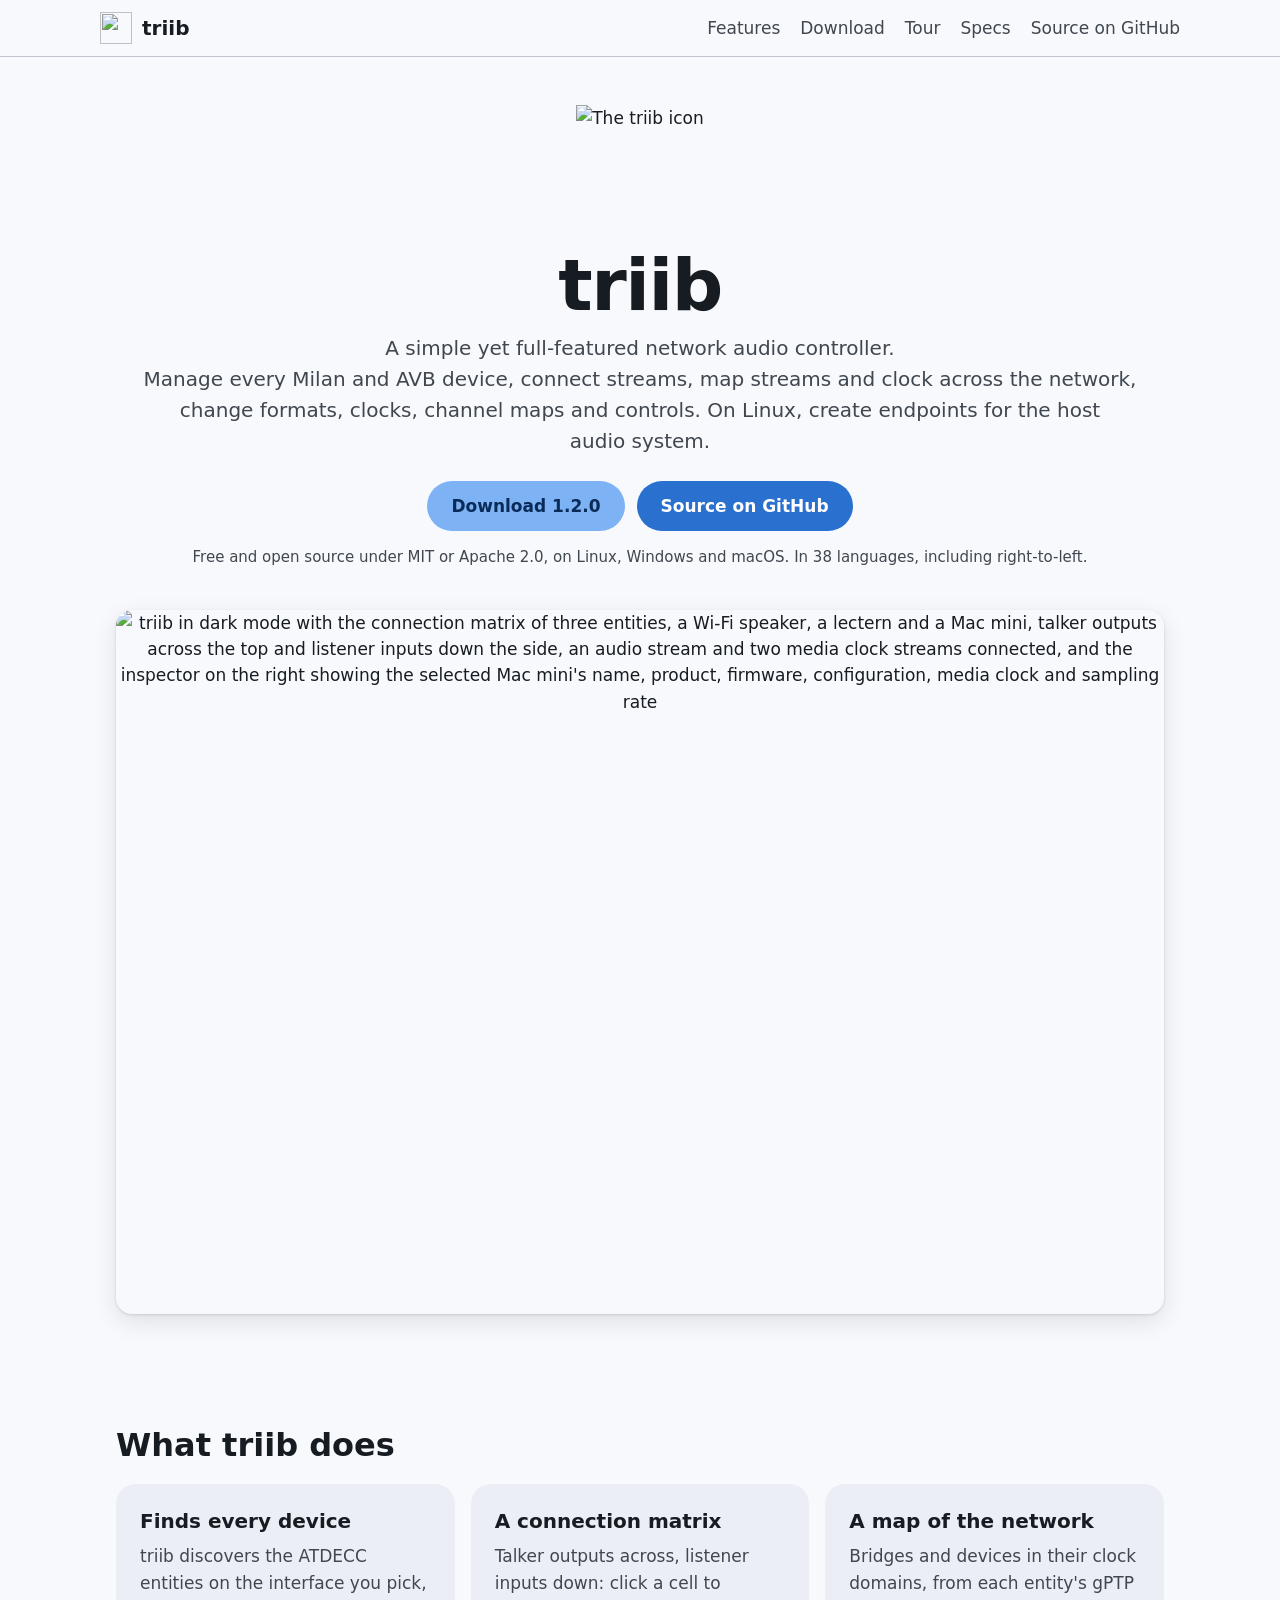
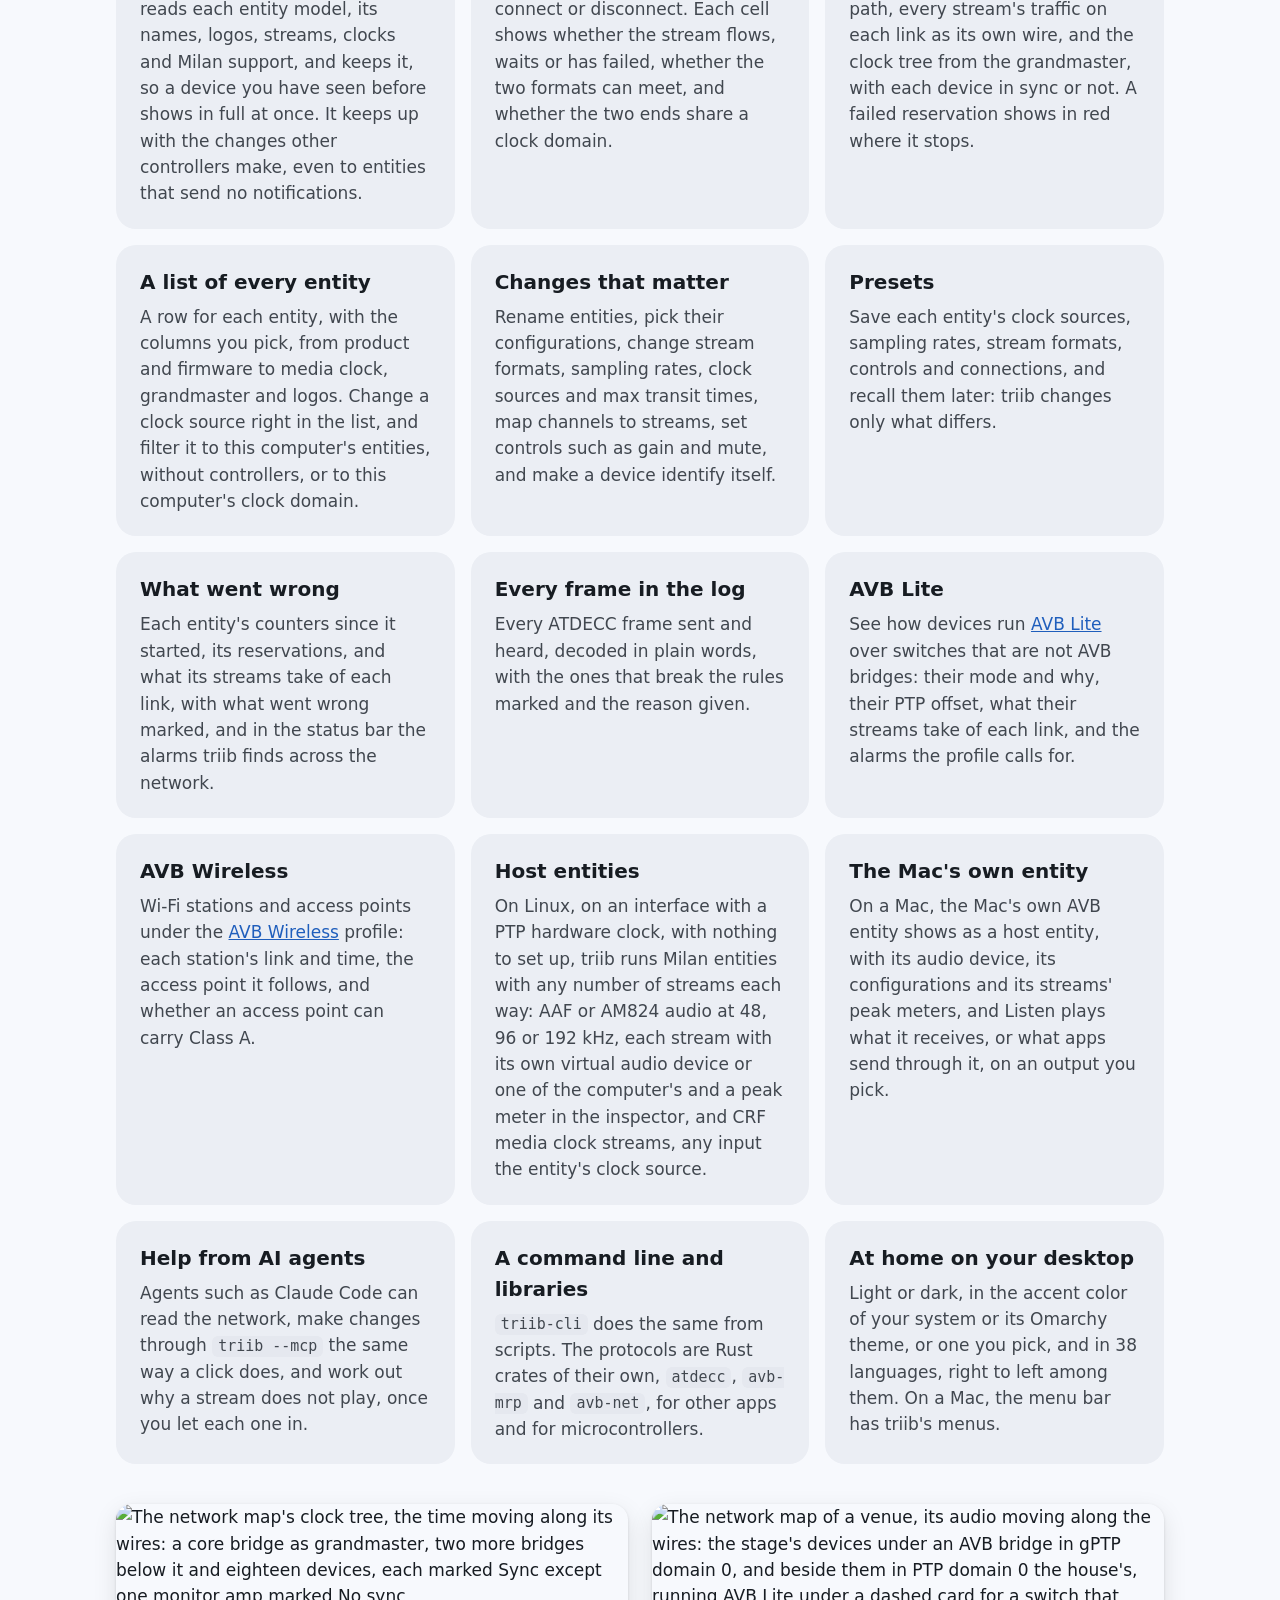
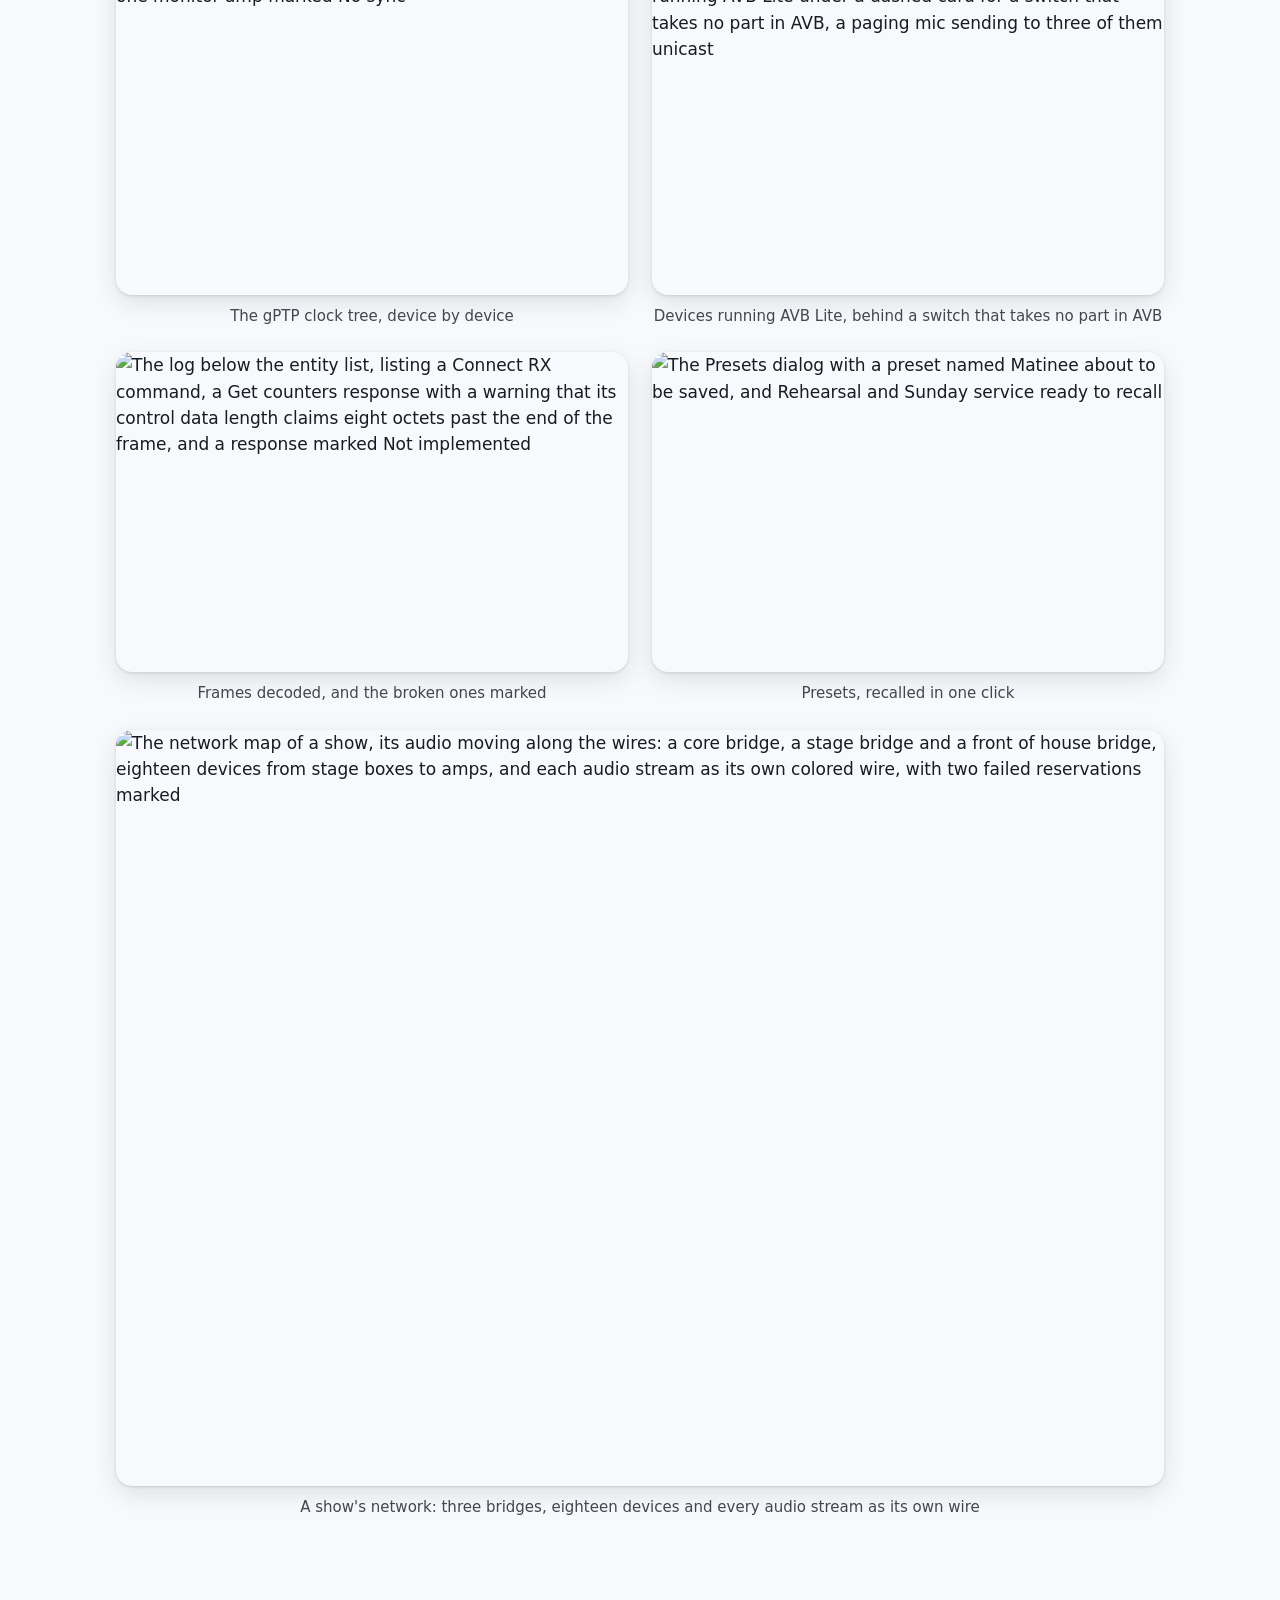
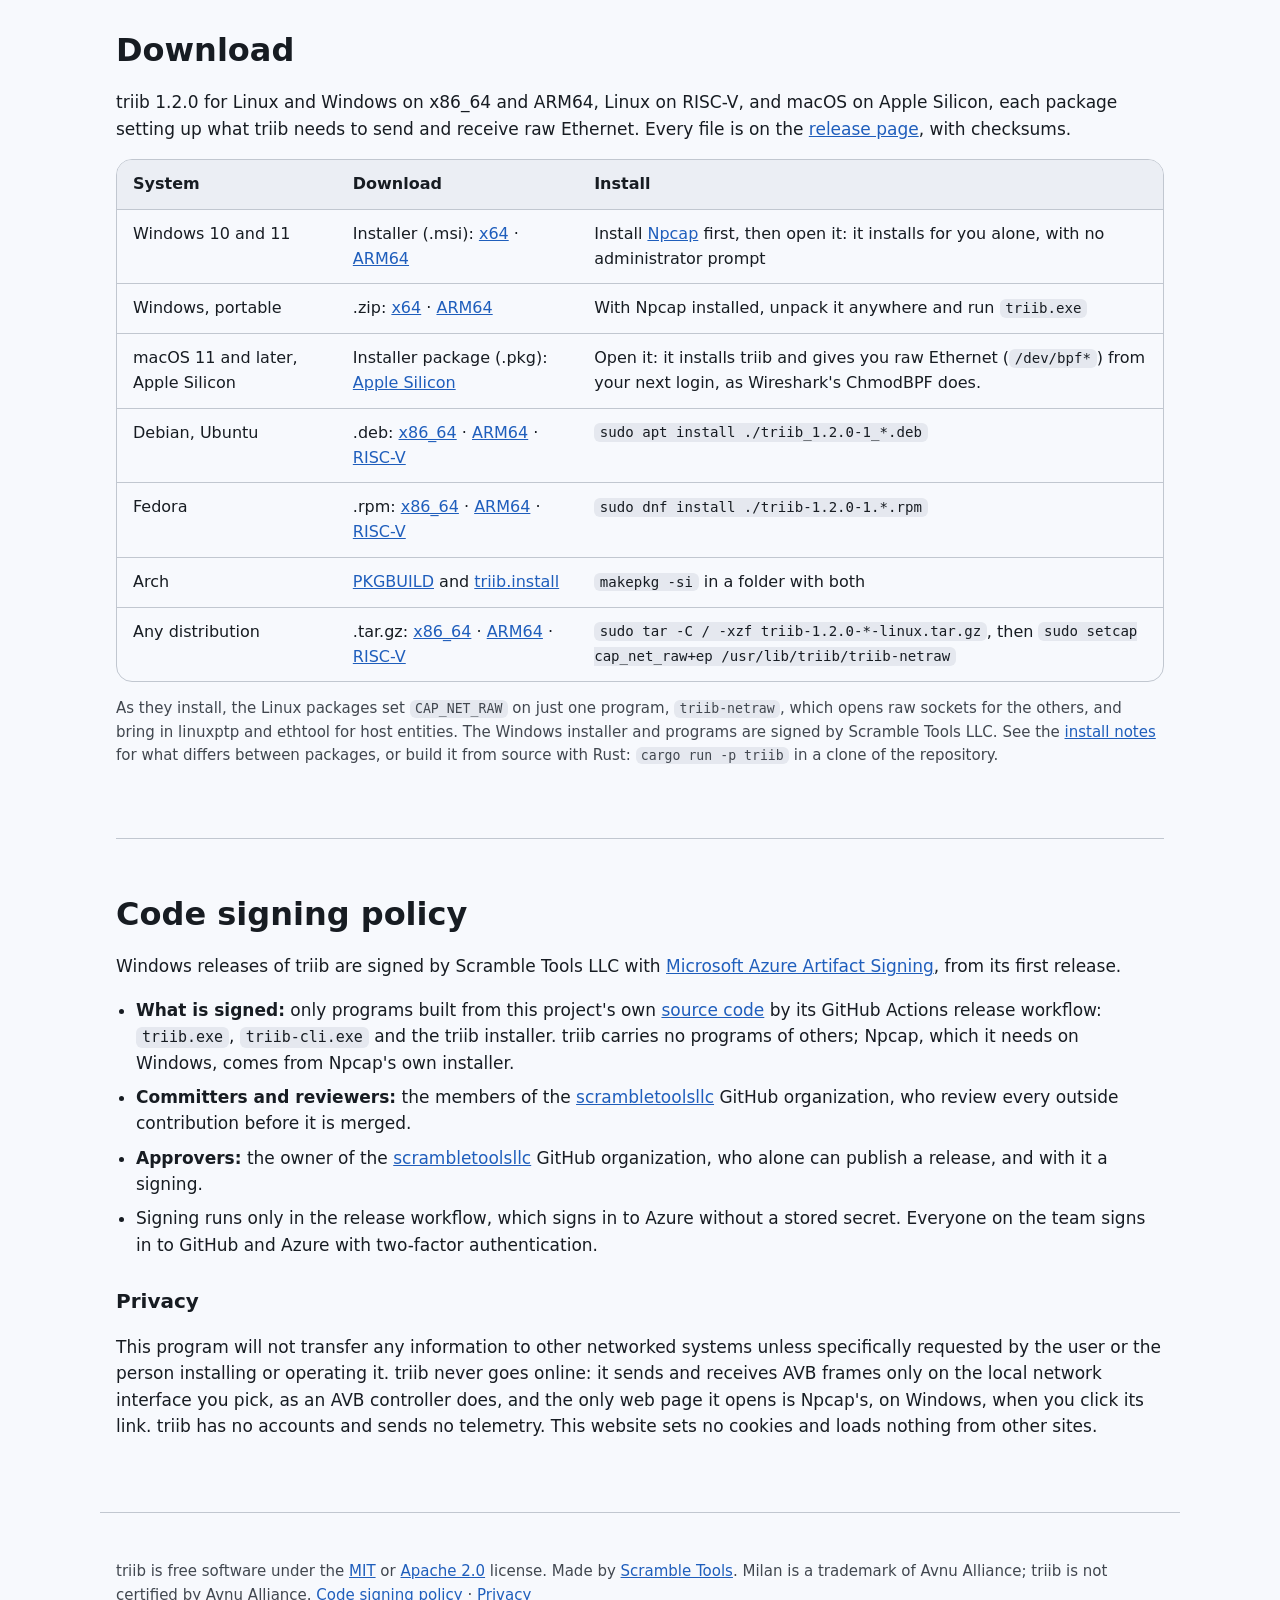
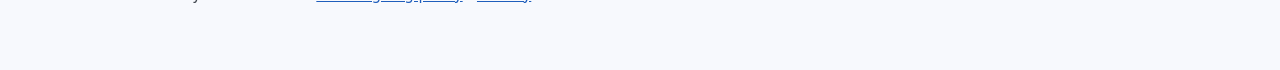
==== site/index.html @ e27fe54c "docs: the website's screenshots, gray and moving - Dark with Settings' gray accent, the network maps" ====
<!doctype html>
<html lang="en">
<head>
<meta charset="utf-8">
<meta name="viewport" content="width=device-width, initial-scale=1">
<title>triib: an AVB and Milan controller for Linux, Windows and macOS</title>
<meta name="description" content="triib is a free, open source ATDECC (IEEE 1722.1) controller with Milan and AVB Lite support: it finds the AVB devices on your network, connects their streams, maps the network and its clocks, and on Linux runs entities on the local host.">
<link rel="icon" href="favicon.png" type="image/png">
<link rel="stylesheet" href="style.css">
</head>
<body>

<header class="top">
  <a class="brand" href="#"><img src="icon-32.png" srcset="icon-32.png 1x, icon-48.png 1.5x, icon-64.png 2x, icon-96.png 3x, icon-128.png 4x" alt="" width="32" height="32">triib</a>
  <nav>
    <a href="#features">Features</a>
    <a href="#download">Download</a>
    <a href="guide.html">Tour</a>
    <a href="specs.html">Specs</a>
    <a href="https://github.com/scrambletoolsllc/triib">Source on GitHub</a>
  </nav>
</header>

<main>
  <section class="hero">
    <img class="hero-icon" src="icon.svg" alt="The triib icon" width="128" height="128">
    <h1>triib</h1>
    <p class="lede"><span class="lede-first">A simple yet full-featured network audio controller.</span>
      <span class="lede-rest">Manage every Milan and AVB device, connect streams, map streams and clock across the network, change formats, clocks, channel maps and controls. On Linux, create endpoints for the host audio&nbsp;system.</span></p>
    <p class="actions">
      <a class="button filled" href="#download">Download 1.2.0</a>
      <a class="button tonal" href="https://github.com/scrambletoolsllc/triib">Source on GitHub</a>
    </p>
    <p class="small">Free and open source under MIT or Apache 2.0, on Linux, Windows and macOS. In 38 languages, including right-to-left.</p>
    <img class="shot hero-shot" src="screenshots/matrix.png" alt="triib in dark mode with the connection matrix of three entities, a Wi-Fi speaker, a lectern and a Mac mini, talker outputs across the top and listener inputs down the side, an audio stream and two media clock streams connected, and the inspector on the right showing the selected Mac mini's name, product, firmware, configuration, media clock and sampling rate" width="1360" height="914">
  </section>

  <section id="features" class="features">
    <h2>What triib does</h2>
    <div class="grid">
      <article>
        <h3>Finds every device</h3>
        <p>triib discovers the ATDECC entities on the interface you pick, reads each entity model, its names, logos, streams, clocks and Milan support, and keeps it, so a device you have seen before shows in full at once. It keeps up with the changes other controllers make, even to entities that send no notifications.</p>
      </article>
      <article>
        <h3>A connection matrix</h3>
        <p>Talker outputs across, listener inputs down: click a cell to connect or disconnect. Each cell shows whether the stream flows, waits or has failed, whether the two formats can meet, and whether the two ends share a clock domain.</p>
      </article>
      <article>
        <h3>A map of the network</h3>
        <p>Bridges and devices in their clock domains, from each entity's gPTP path, every stream's traffic on each link as its own wire, and the clock tree from the grandmaster, with each device in sync or not. A failed reservation shows in red where it stops.</p>
      </article>
      <article>
        <h3>A list of every entity</h3>
        <p>A row for each entity, with the columns you pick, from product and firmware to media clock, grandmaster and logos. Change a clock source right in the list, and filter it to this computer's entities, without controllers, or to this computer's clock domain.</p>
      </article>
      <article>
        <h3>Changes that matter</h3>
        <p>Rename entities, pick their configurations, change stream formats, sampling rates, clock sources and max transit times, map channels to streams, set controls such as gain and mute, and make a device identify itself.</p>
      </article>
      <article>
        <h3>Presets</h3>
        <p>Save each entity's clock sources, sampling rates, stream formats, controls and connections, and recall them later: triib changes only what differs.</p>
      </article>
      <article>
        <h3>What went wrong</h3>
        <p>Each entity's counters since it started, its reservations, and what its streams take of each link, with what went wrong marked, and in the status bar the alarms triib finds across the network.</p>
      </article>
      <article>
        <h3>Every frame in the log</h3>
        <p>Every ATDECC frame sent and heard, decoded in plain words, with the ones that break the rules marked and the reason given.</p>
      </article>
      <article>
        <h3>AVB Lite</h3>
        <p>See how devices run <a href="https://github.com/avbcommunity/profiles/blob/main/avb_lite.md">AVB Lite</a> over switches that are not AVB bridges: their mode and why, their PTP offset, what their streams take of each link, and the alarms the profile calls for.</p>
      </article>
      <article>
        <h3>AVB Wireless</h3>
        <p>Wi-Fi stations and access points under the <a href="https://github.com/avbcommunity/profiles">AVB Wireless</a> profile: each station's link and time, the access point it follows, and whether an access point can carry Class A.</p>
      </article>
      <article>
        <h3>Host entities</h3>
        <p>On Linux, on an interface with a PTP hardware clock, with nothing to set up, triib runs Milan entities with any number of streams each way: AAF or AM824 audio at 48, 96 or 192 kHz, each stream with its own virtual audio device or one of the computer's and a peak meter in the inspector, and CRF media clock streams, any input the entity's clock source.</p>
      </article>
      <article>
        <h3>The Mac's own entity</h3>
        <p>On a Mac, the Mac's own AVB entity shows as a host entity, with its audio device, its configurations and its streams' peak meters, and Listen plays what it receives, or what apps send through it, on an output you pick.</p>
      </article>
      <article>
        <h3>Help from AI agents</h3>
        <p>Agents such as Claude Code can read the network, make changes through <code>triib --mcp</code> the same way a click does, and work out why a stream does not play, once you let each one in.</p>
      </article>
      <article>
        <h3>A command line and libraries</h3>
        <p><code>triib-cli</code> does the same from scripts. The protocols are Rust crates of their own, <code>atdecc</code>, <code>avb-mrp</code> and <code>avb-net</code>, for other apps and for microcontrollers.</p>
      </article>
      <article>
        <h3>At home on your desktop</h3>
        <p>Light or dark, in the accent color of your system or its Omarchy theme, or one you pick, and in 38 languages, right to left among them. On a Mac, the menu bar has triib's menus.</p>
      </article>
    </div>
    <div class="gallery">
      <figure><img class="shot" src="screenshots/network-clock.gif" alt="The network map's clock tree, the time moving along its wires: a core bridge as grandmaster, two more bridges below it and eighteen devices, each marked Sync except one monitor amp marked No sync" width="1360" height="1038" loading="lazy"><figcaption>The gPTP clock tree, device by device</figcaption></figure>
      <figure><img class="shot" src="screenshots/avb-lite.gif" alt="The network map of a venue, its audio moving along the wires: the stage's devices under an AVB bridge in gPTP domain 0, and beside them in PTP domain 0 the house's, running AVB Lite under a dashed card for a switch that takes no part in AVB, a paging mic sending to three of them unicast" width="1200" height="916" loading="lazy"><figcaption>Devices running AVB Lite, behind a switch that takes no part in AVB</figcaption></figure>
      <figure><img class="shot" src="screenshots/log.png" alt="The log below the entity list, listing a Connect RX command, a Get counters response with a warning that its control data length claims eight octets past the end of the frame, and a response marked Not implemented" width="1360" height="850" loading="lazy"><figcaption>Frames decoded, and the broken ones marked</figcaption></figure>
      <figure><img class="shot" src="screenshots/presets.png" alt="The Presets dialog with a preset named Matinee about to be saved, and Rehearsal and Sunday service ready to recall" width="1360" height="850" loading="lazy"><figcaption>Presets, recalled in one click</figcaption></figure>
    </div>
    <figure class="wide">
      <img class="shot" src="screenshots/network.gif" alt="The network map of a show, its audio moving along the wires: a core bridge, a stage bridge and a front of house bridge, eighteen devices from stage boxes to amps, and each audio stream as its own colored wire, with two failed reservations marked" width="1360" height="981" loading="lazy">
      <figcaption>A show's network: three bridges, eighteen devices and every audio stream as its own wire</figcaption>
    </figure>
  </section>

  <section id="download" class="download">
    <h2>Download</h2>
    <p>triib 1.2.0 for Linux and Windows on x86_64 and ARM64, Linux on RISC-V, and macOS on Apple Silicon, each package setting up what triib needs to send and receive raw Ethernet. Every file is on the <a href="https://github.com/scrambletoolsllc/triib/releases/latest">release page</a>, with checksums.</p>
    <div class="table">
      <table>
        <thead><tr><th>System</th><th>Download</th><th>Install</th></tr></thead>
        <tbody>
          <tr><td>Windows 10 and 11</td><td>Installer (.msi): <a href="https://github.com/scrambletoolsllc/triib/releases/download/v1.2.0/triib-1.2.0-x64.msi">x64</a> · <a href="https://github.com/scrambletoolsllc/triib/releases/download/v1.2.0/triib-1.2.0-arm64.msi">ARM64</a></td><td>Install <a href="https://npcap.com">Npcap</a> first, then open it: it installs for you alone, with no administrator prompt</td></tr>
          <tr><td>Windows, portable</td><td>.zip: <a href="https://github.com/scrambletoolsllc/triib/releases/download/v1.2.0/triib-1.2.0-x64-windows.zip">x64</a> · <a href="https://github.com/scrambletoolsllc/triib/releases/download/v1.2.0/triib-1.2.0-arm64-windows.zip">ARM64</a></td><td>With Npcap installed, unpack it anywhere and run <code>triib.exe</code></td></tr>
          <tr><td>macOS 11 and later, Apple Silicon</td><td>Installer package (.pkg): <a href="https://github.com/scrambletoolsllc/triib/releases/download/v1.2.0/triib-1.2.0-arm64.pkg">Apple Silicon</a></td><td>Open it: it installs triib and gives you raw Ethernet (<code>/dev/bpf*</code>) from your next login, as Wireshark's ChmodBPF does.</td></tr>
          <tr><td>Debian, Ubuntu</td><td>.deb: <a href="https://github.com/scrambletoolsllc/triib/releases/download/v1.2.0/triib_1.2.0-1_amd64.deb">x86_64</a> · <a href="https://github.com/scrambletoolsllc/triib/releases/download/v1.2.0/triib_1.2.0-1_arm64.deb">ARM64</a> · <a href="https://github.com/scrambletoolsllc/triib/releases/download/v1.2.0/triib_1.2.0-1_riscv64.deb">RISC-V</a></td><td><code>sudo apt install ./triib_1.2.0-1_*.deb</code></td></tr>
          <tr><td>Fedora</td><td>.rpm: <a href="https://github.com/scrambletoolsllc/triib/releases/download/v1.2.0/triib-1.2.0-1.x86_64.rpm">x86_64</a> · <a href="https://github.com/scrambletoolsllc/triib/releases/download/v1.2.0/triib-1.2.0-1.aarch64.rpm">ARM64</a> · <a href="https://github.com/scrambletoolsllc/triib/releases/download/v1.2.0/triib-1.2.0-1.riscv64.rpm">RISC-V</a></td><td><code>sudo dnf install ./triib-1.2.0-1.*.rpm</code></td></tr>
          <tr><td>Arch</td><td><a href="https://github.com/scrambletoolsllc/triib/releases/download/v1.2.0/PKGBUILD">PKGBUILD</a> and <a href="https://github.com/scrambletoolsllc/triib/releases/download/v1.2.0/triib.install">triib.install</a></td><td><code>makepkg -si</code> in a folder with both</td></tr>
          <tr><td>Any distribution</td><td>.tar.gz: <a href="https://github.com/scrambletoolsllc/triib/releases/download/v1.2.0/triib-1.2.0-x86_64-linux.tar.gz">x86_64</a> · <a href="https://github.com/scrambletoolsllc/triib/releases/download/v1.2.0/triib-1.2.0-aarch64-linux.tar.gz">ARM64</a> · <a href="https://github.com/scrambletoolsllc/triib/releases/download/v1.2.0/triib-1.2.0-riscv64-linux.tar.gz">RISC-V</a></td><td><code>sudo tar -C / -xzf triib-1.2.0-*-linux.tar.gz</code>, then <code>sudo setcap cap_net_raw+ep /usr/lib/triib/triib-netraw</code></td></tr>
        </tbody>
      </table>
    </div>
    <p class="small">As they install, the Linux packages set <code>CAP_NET_RAW</code> on just one program, <code>triib-netraw</code>, which opens raw sockets for the others, and bring in linuxptp and ethtool for host entities. The Windows installer and programs are signed by Scramble Tools LLC. See the <a href="https://github.com/scrambletoolsllc/triib#installing">install notes</a> for what differs between packages, or build it from source with Rust: <code>cargo run -p triib</code> in a clone of the repository.</p>
  </section>

  <section id="code-signing" class="policy">
    <h2>Code signing policy</h2>
    <p>Windows releases of triib are signed by Scramble Tools LLC with
      <a href="https://learn.microsoft.com/azure/artifact-signing/">Microsoft Azure Artifact Signing</a>, from its first release.</p>
    <ul>
      <li><strong>What is signed:</strong> only programs built from this project's own
        <a href="https://github.com/scrambletoolsllc/triib">source code</a> by its GitHub Actions release
        workflow: <code>triib.exe</code>, <code>triib-cli.exe</code> and the triib installer. triib carries no
        programs of others; Npcap, which it needs on Windows, comes from Npcap's own installer.</li>
      <li><strong>Committers and reviewers:</strong> the members of the
        <a href="https://github.com/scrambletoolsllc">scrambletoolsllc</a> GitHub organization, who review
        every outside contribution before it is merged.</li>
      <li><strong>Approvers:</strong> the owner of the
        <a href="https://github.com/scrambletoolsllc">scrambletoolsllc</a> GitHub organization, who alone can
        publish a release, and with it a signing.</li>
      <li>Signing runs only in the release workflow, which signs in to Azure without a stored secret.
        Everyone on the team signs in to GitHub and Azure with two-factor authentication.</li>
    </ul>
    <h3 id="privacy">Privacy</h3>
    <p>This program will not transfer any information to other networked systems unless specifically
      requested by the user or the person installing or operating it. triib never goes online: it
      sends and receives AVB frames only on the local network interface you pick, as an AVB
      controller does, and the only web page it opens is Npcap's, on Windows, when you click its
      link. triib has no accounts and sends no telemetry. This website sets no cookies and loads
      nothing from other sites.</p>
  </section>
</main>

<footer>
  <p>triib is free software under the <a href="https://github.com/scrambletoolsllc/triib/blob/main/LICENSE-MIT">MIT</a> or <a href="https://github.com/scrambletoolsllc/triib/blob/main/LICENSE-APACHE">Apache 2.0</a> license.
    Made by <a href="https://github.com/scrambletoolsllc">Scramble Tools</a>.
    Milan is a trademark of Avnu Alliance; triib is not certified by Avnu Alliance.
    <a href="#code-signing">Code signing policy</a> · <a href="#privacy">Privacy</a></p>
</footer>

</body>
</html>
---- site/style.css ----
/* triib's website, in the blues of the icon's cables. */

@font-face {
  font-family: "Roboto Flex";
  src: url("RobotoFlex.ttf") format("truetype");
  font-weight: 100 1000;
  font-display: swap;
}

:root {
  /* The cables' own blue fills the tonal button, and their lighter blue
     the other accents; text on the light page takes the cables' shadow
     blue, as the lighter ones are too faint there to read. */
  --wire: #2970cf;
  --on-wire: #ffffff;
  --accent: #7db3f5;
  --on-accent: #0a2b57;
  --primary: #1f5ebc;
  --on-primary: #ffffff;
  --primary-container: #d8e6fb;
  --on-primary-container: #0a2b57;
  --surface: #f7f9fd;
  --surface-container: #ebeef4;
  --surface-container-high: #e5e8ef;
  --on-surface: #171c22;
  --on-surface-variant: #41474f;
  --outline-variant: #c1c7d0;
  --shadow: 0 1px 3px rgb(0 0 0 / 0.12), 0 8px 24px rgb(0 0 0 / 0.10);
  --hero-shadow: var(--shadow);
  color-scheme: light;
}

@media (prefers-color-scheme: dark) {
  :root {
    --primary: #7db3f5;
    --on-primary: #0a2b57;
    --primary-container: #1f4f93;
    --on-primary-container: #d8e6fb;
    --surface: #101318;
    --surface-container: #1c2026;
    --surface-container-high: #262b32;
    --on-surface: #dfe3ea;
    --on-surface-variant: #c1c7d0;
    --outline-variant: #41474f;
    --shadow: 0 1px 3px rgb(0 0 0 / 0.4), 0 8px 24px rgb(0 0 0 / 0.35);
    /* A hairline and a soft glow in the accent color, so the dark hero
       screenshot stands off the dark page. */
    --hero-shadow:
      0 0 0 1px rgb(125 179 245 / 0.20),
      0 0 48px 0 rgb(125 179 245 / 0.18),
      0 0 140px 16px rgb(41 112 207 / 0.25),
      0 24px 64px rgb(0 0 0 / 0.5);
    color-scheme: dark;
  }
}

* { box-sizing: border-box; }

body {
  margin: 0;
  background: var(--surface);
  color: var(--on-surface);
  font-family: "Roboto Flex", system-ui, sans-serif;
  font-size: 17px;
  line-height: 1.55;
}

a { color: var(--primary); }

code {
  font-family: ui-monospace, "DejaVu Sans Mono", monospace;
  font-size: 0.88em;
  background: var(--surface-container-high);
  padding: 0.1em 0.4em;
  border-radius: 6px;
  overflow-wrap: anywhere;
}

.top {
  position: sticky;
  top: 0;
  z-index: 1;
  display: flex;
  align-items: center;
  justify-content: space-between;
  gap: 16px;
  flex-wrap: wrap;
  padding: 12px max(16px, calc((100% - 1080px) / 2));
  background: color-mix(in srgb, var(--surface) 88%, transparent);
  backdrop-filter: blur(12px);
  border-bottom: 1px solid var(--outline-variant);
}

.brand {
  display: flex;
  align-items: center;
  gap: 10px;
  color: var(--on-surface);
  font-weight: 650;
  font-size: 20px;
  text-decoration: none;
}

.top nav { display: flex; gap: 20px; flex-wrap: wrap; }
.top nav a { color: var(--on-surface-variant); text-decoration: none; font-weight: 500; }
.top nav a:hover,
.top nav a:active { color: var(--primary); }
/* The page shown, or on the front page the section last gone to. */
.top nav a[aria-current="page"],
body:has(#features:target) .top nav a[href$="#features"],
body:has(#download:target) .top nav a[href$="#download"] { color: var(--primary); }

/* The language menu: a list of links, which opens without script. */
.top nav { align-items: center; }
.languages { position: relative; }
.languages summary {
  display: flex;
  align-items: center;
  gap: 6px;
  cursor: pointer;
  list-style: none;
  color: var(--on-surface-variant);
  font-weight: 500;
}
.languages summary::-webkit-details-marker { display: none; }
.languages summary:hover { color: var(--primary); }
.languages ul {
  position: absolute;
  inset-inline-end: 0;
  top: calc(100% + 8px);
  margin: 0;
  padding: 8px;
  list-style: none;
  columns: 3;
  column-gap: 8px;
  width: max-content;
  max-width: min(640px, calc(100vw - 32px));
  max-height: min(70vh, 560px);
  overflow-y: auto;
  background: var(--surface-container-high);
  border-radius: 16px;
  box-shadow: var(--shadow);
}
.languages li { break-inside: avoid; }
@media (max-width: 640px) {
  /* Across the screen, under the button, as the header wraps. */
  .languages ul {
    position: fixed;
    inset-inline: 16px;
    top: auto;
    margin-top: 8px;
    width: auto;
    max-width: none;
    columns: 2;
  }
}
.languages ul a {
  display: block;
  padding: 6px 12px;
  border-radius: 8px;
  color: var(--on-surface);
}
.languages ul a:hover { background: var(--surface-container); color: var(--on-surface); }
.languages ul a[aria-current] { color: var(--primary); font-weight: 650; }

main, footer { max-width: 1080px; margin: 0 auto; padding: 0 16px; }

section { padding: 56px 0; }
h1 { font-size: clamp(48px, 9vw, 72px); line-height: 1; margin: 16px 0 12px; font-weight: 700; letter-spacing: -0.02em; }
h2 { font-size: 32px; line-height: 1.2; margin: 0 0 20px; font-weight: 650; }
h3 { font-size: 20px; margin: 0 0 6px; font-weight: 650; }

.hero { text-align: center; padding-top: 48px; }
.hero-icon { display: block; margin: 0 auto; }
.lede { font-size: 20px; max-width: 680px; margin: 0 auto 24px; color: var(--on-surface-variant); }
/* The rest of the hero's lede wraps at twice the width of its first
   line, centered under it; narrower windows wrap it at their own width. */
.hero .lede { width: fit-content; max-width: none; }
.lede-first { display: block; white-space: nowrap; }
.lede-rest { display: block; width: 0; min-width: 200%; margin-inline-start: -50%; }
@media (max-width: 1000px) {
  .hero .lede { max-width: 680px; }
  .lede-rest { width: auto; min-width: 0; margin-inline-start: 0; }
}
/* The two widths are the English lede's; a translation wraps as any
   other text does. */
html:not([lang="en"]) .hero .lede { max-width: 680px; }
html:not([lang="en"]) .lede-first { white-space: normal; }
html:not([lang="en"]) .lede-rest { width: auto; min-width: 0; margin-inline-start: 0; }
@media (max-width: 640px) {
  .lede-first { white-space: normal; }
}
.small { font-size: 15px; color: var(--on-surface-variant); }

.actions { display: flex; gap: 12px; justify-content: center; flex-wrap: wrap; margin: 0 0 12px; }
.button {
  display: inline-block;
  padding: 12px 24px;
  border-radius: 999px;
  font-weight: 600;
  text-decoration: none;
}
.button.filled { background: var(--accent); color: var(--on-accent); }
.button.tonal { background: var(--wire); color: var(--on-wire); }
.button:hover { filter: brightness(1.08); }

.shot { display: block; width: 100%; height: auto; border-radius: 16px; box-shadow: var(--shadow); }
.hero-shot { margin-top: 40px; box-shadow: var(--hero-shadow); }

.grid { display: grid; grid-template-columns: repeat(auto-fit, minmax(280px, 1fr)); gap: 16px; }
.grid article { background: var(--surface-container); border-radius: 20px; padding: 22px 24px; }
.grid p { margin: 0; color: var(--on-surface-variant); }

.gallery { display: grid; grid-template-columns: repeat(2, 1fr); gap: 24px; margin-top: 40px; }
.gallery.three { grid-template-columns: repeat(3, 1fr); }
.shot.plain { border-radius: 8px; }
.section-lede { max-width: 720px; margin: 0 auto; text-align: center; color: var(--on-surface-variant); }
figure { margin: 0; }
figure.wide { margin-top: 24px; }
figcaption { margin-top: 10px; text-align: center; color: var(--on-surface-variant); font-size: 15px; }

.table { overflow-x: auto; border-radius: 16px; border: 1px solid var(--outline-variant); }
table { width: 100%; border-collapse: collapse; font-size: 16px; }
th, td { text-align: start; padding: 12px 16px; border-bottom: 1px solid var(--outline-variant); vertical-align: top; }
tr:last-child td { border-bottom: none; }
th { background: var(--surface-container); font-weight: 600; }
td a { white-space: nowrap; }

.policy { border-top: 1px solid var(--outline-variant); }
.policy ul { padding-inline-start: 20px; }
.policy li { margin-bottom: 8px; }
.policy h3 { margin-top: 28px; }

/* The specifications: label and value rows. */
.spec { width: 100%; border-collapse: collapse; margin: 8px 0 16px; font-size: 16px; }
.spec th, .spec td { text-align: start; vertical-align: top; padding: 10px 0; border-bottom: 1px solid var(--outline-variant); }
.spec th { width: 190px; padding-inline-end: 20px; background: none; color: var(--on-surface-variant); font-weight: 600; }
.spec tr:last-child th, .spec tr:last-child td { border-bottom: none; }
.lede-left { color: var(--on-surface-variant); font-size: 18px; }
@media (max-width: 640px) {
  .spec, .spec tbody, .spec tr, .spec th, .spec td { display: block; width: auto; }
  .spec tr { padding: 0; border-bottom: 1px solid var(--outline-variant); }
  .spec tr:last-child { border-bottom: none; }
  .spec th { padding: 10px 0 0; border: none; }
  .spec td { padding: 2px 0 10px; border: none; }
}

/* The guide: one column of text, its screenshots a little wider. */
.guide { max-width: 860px; padding-top: 32px; padding-bottom: 56px; }
.guide h1 { font-size: clamp(40px, 7vw, 56px); margin-bottom: 24px; }
.guide h2 { margin-top: 56px; scroll-margin-top: 80px; }
.guide h3 { margin-top: 32px; scroll-margin-top: 80px; }
.guide figure { margin: 24px 0; }
.guide .table { margin: 16px 0; }
.guide pre { background: var(--surface-container-high); border-radius: 12px; padding: 14px 16px; overflow-x: auto; }
.guide pre code { background: none; padding: 0; overflow-wrap: normal; }
.guide li { margin-bottom: 6px; }
.guide .gallery { margin: 16px 0; gap: 16px; }
.guide figure.states { max-width: 520px; margin-left: auto; margin-right: auto; }
.guide figure.portrait { max-width: 460px; margin-left: auto; margin-right: auto; }
.guide figure.panel { max-width: 320px; margin-left: auto; margin-right: auto; }
.contents ul { display: flex; flex-wrap: wrap; gap: 8px; padding: 0; margin: 0 0 24px; list-style: none; }
.contents li { margin: 0; }
.contents a { display: inline-block; padding: 6px 14px; border-radius: 999px; background: var(--surface-container); color: var(--on-surface); text-decoration: none; font-size: 15px; }
.contents a:hover { background: var(--primary-container); color: var(--on-primary-container); }

/* Building from source, until the first release. */
.download pre { background: var(--surface-container-high); border-radius: 12px; padding: 14px 16px; overflow-x: auto; }
.download pre code { background: none; padding: 0; overflow-wrap: normal; }

footer { padding: 32px 16px 48px; border-top: 1px solid var(--outline-variant); color: var(--on-surface-variant); font-size: 15px; }

@media (max-width: 640px) {
  section { padding: 40px 0; }
  .gallery, .gallery.three { grid-template-columns: 1fr; }
  /* Each download as a small card: the system, the file, then how. */
  thead { display: none; }
  table, tbody, tr, td { display: block; }
  tr { padding: 12px 16px; border-bottom: 1px solid var(--outline-variant); }
  tr:last-child { border-bottom: none; }
  td { padding: 2px 0; border: none; }
  td:first-child { font-weight: 600; }
  td:empty { display: none; }
  td code { white-space: normal; word-break: break-all; }
  .lede { font-size: 18px; }
  .top nav { gap: 14px; font-size: 15px; }
  /* The inspector's tabs side by side, swiped through, the next one
     showing at the edge, rather than three screens of them. */
  .guide .gallery.three { display: flex; overflow-x: auto; scroll-snap-type: x mandatory; gap: 12px; }
  .guide .gallery.three figure { flex: 0 0 78%; margin: 0; scroll-snap-align: start; }
}
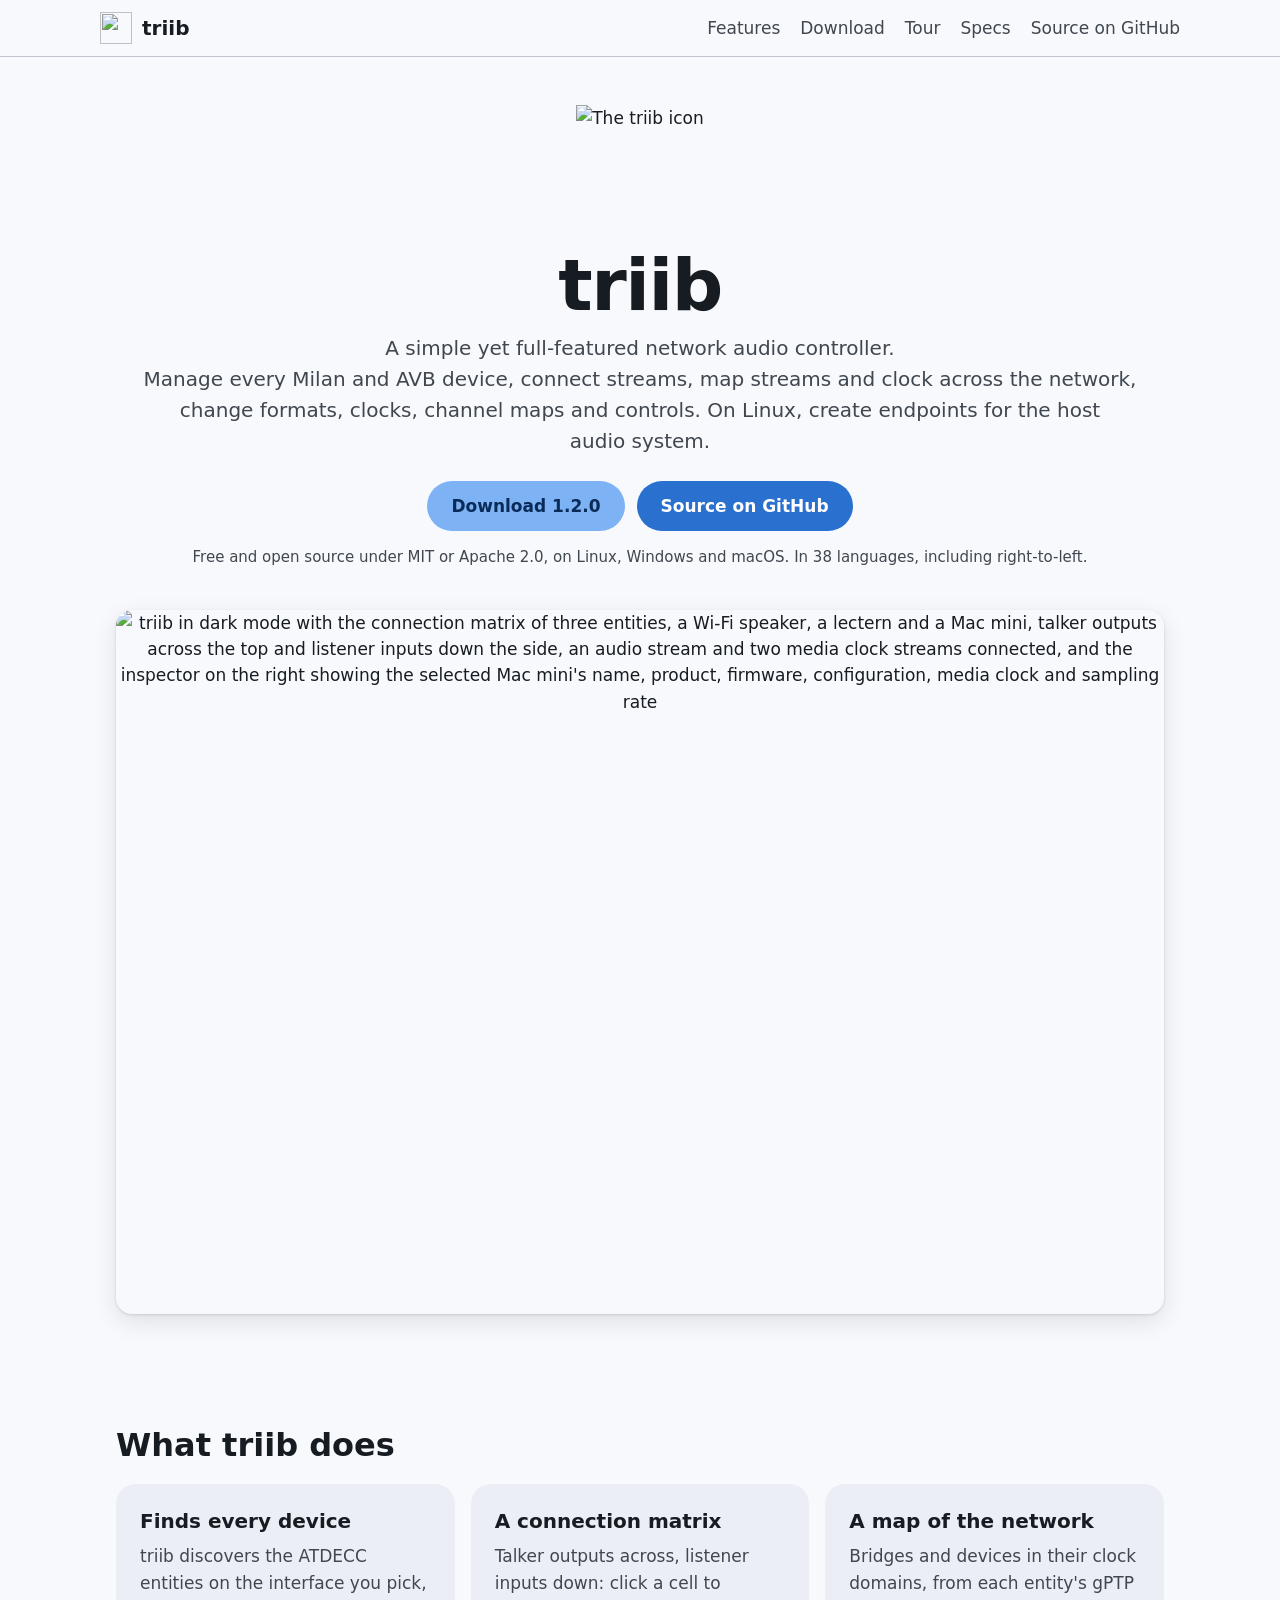
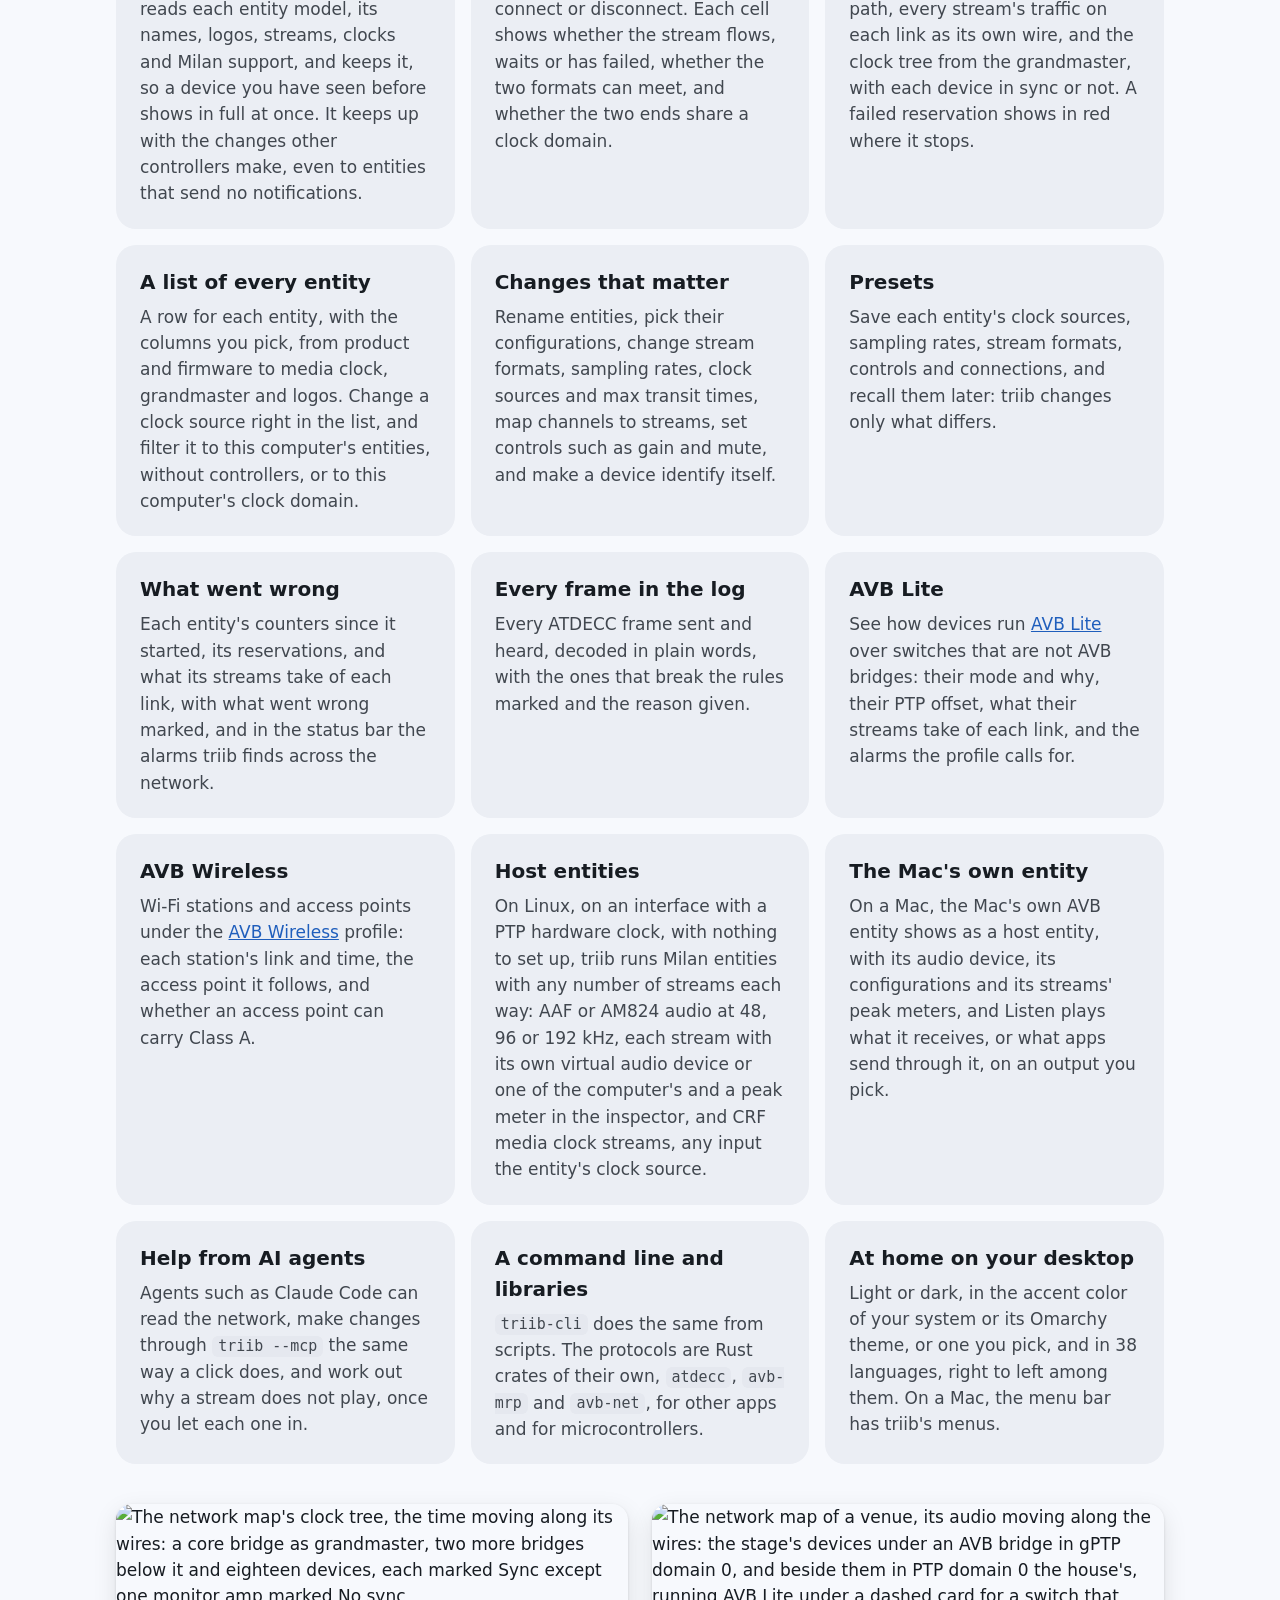
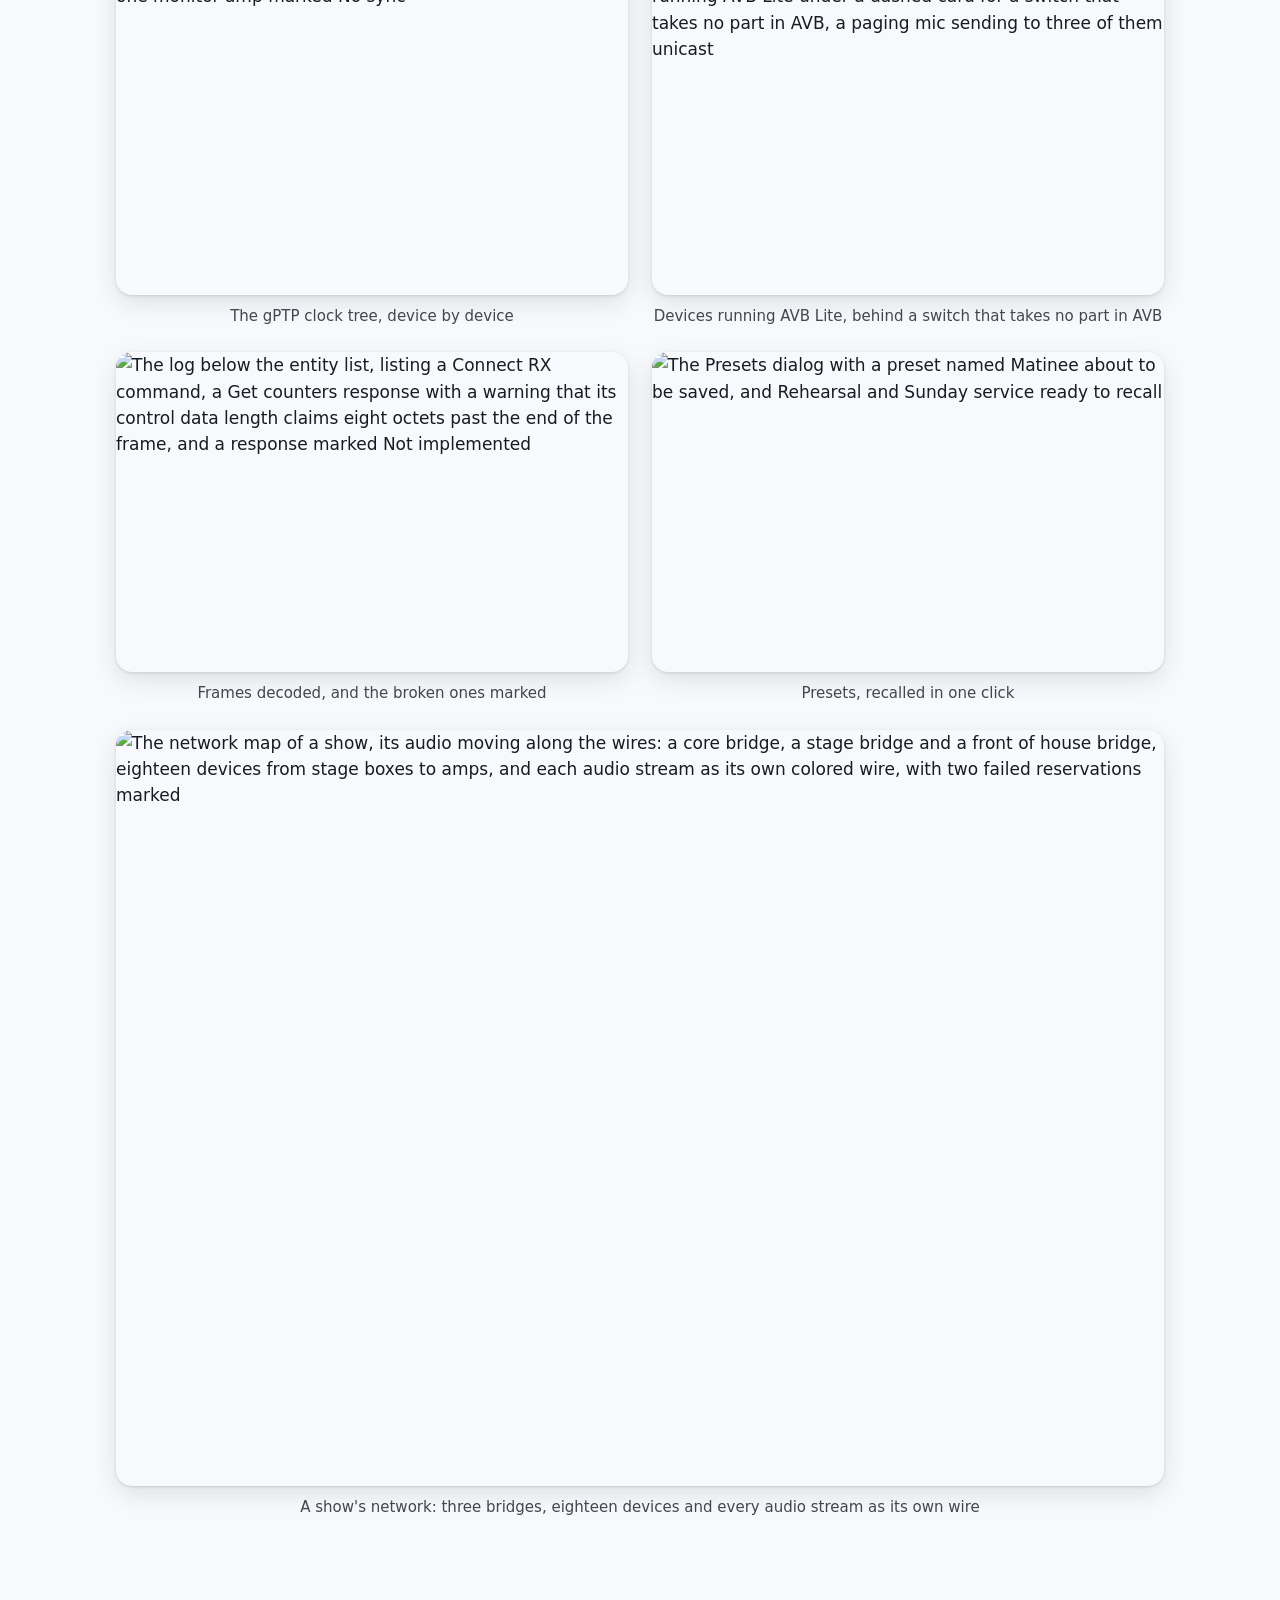
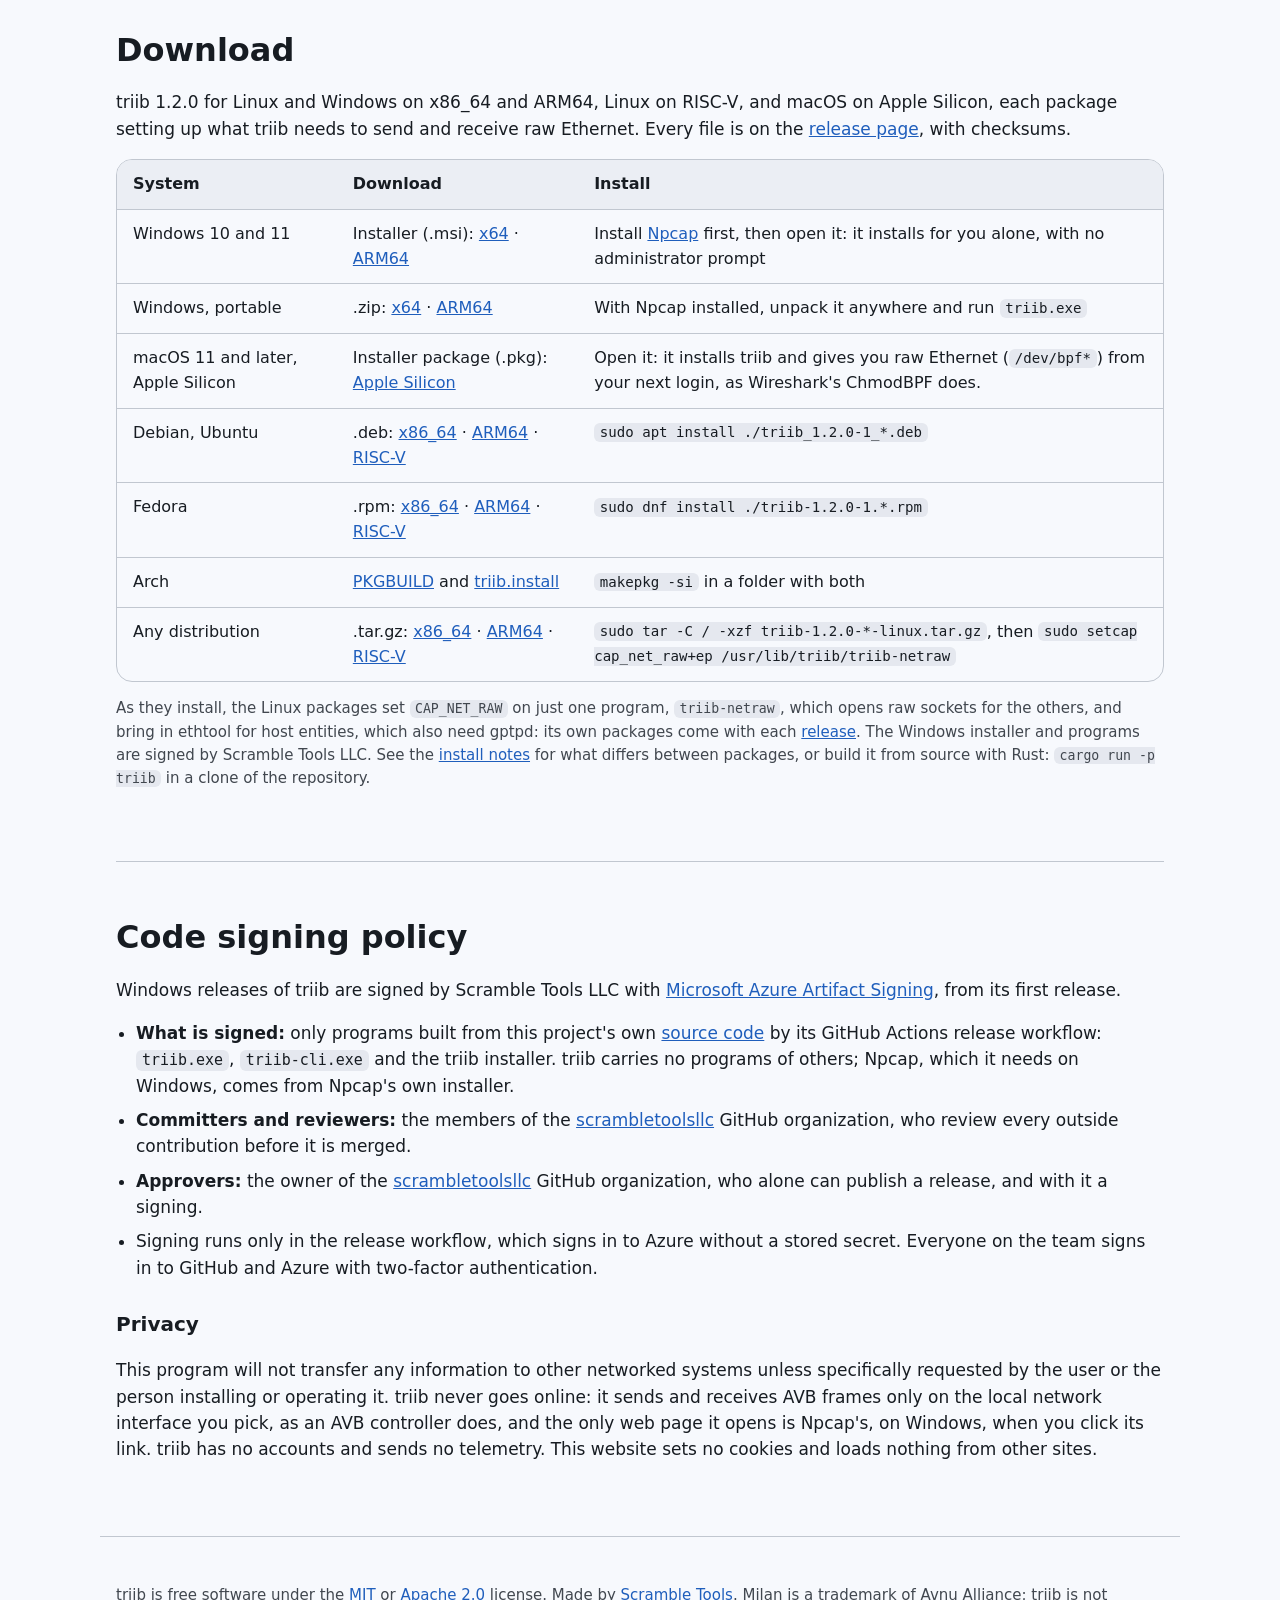
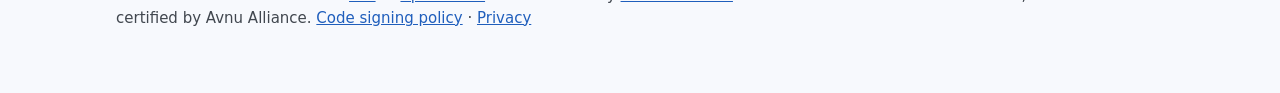
==== commit 14483b1f: "docs: gptpd in place of ptp4l [skip ci]" ====
--- a/site/index.html
+++ b/site/index.html
@@ -128,7 +128,7 @@
         </tbody>
       </table>
     </div>
-    <p class="small">As they install, the Linux packages set <code>CAP_NET_RAW</code> on just one program, <code>triib-netraw</code>, which opens raw sockets for the others, and bring in linuxptp and ethtool for host entities. The Windows installer and programs are signed by Scramble Tools LLC. See the <a href="https://github.com/scrambletoolsllc/triib#installing">install notes</a> for what differs between packages, or build it from source with Rust: <code>cargo run -p triib</code> in a clone of the repository.</p>
+    <p class="small">As they install, the Linux packages set <code>CAP_NET_RAW</code> on just one program, <code>triib-netraw</code>, which opens raw sockets for the others, and bring in ethtool for host entities, which also need gptpd: its own packages come with each <a href="https://github.com/scrambletoolsllc/triib/releases/latest">release</a>. The Windows installer and programs are signed by Scramble Tools LLC. See the <a href="https://github.com/scrambletoolsllc/triib#installing">install notes</a> for what differs between packages, or build it from source with Rust: <code>cargo run -p triib</code> in a clone of the repository.</p>
   </section>
 
   <section id="code-signing" class="policy">
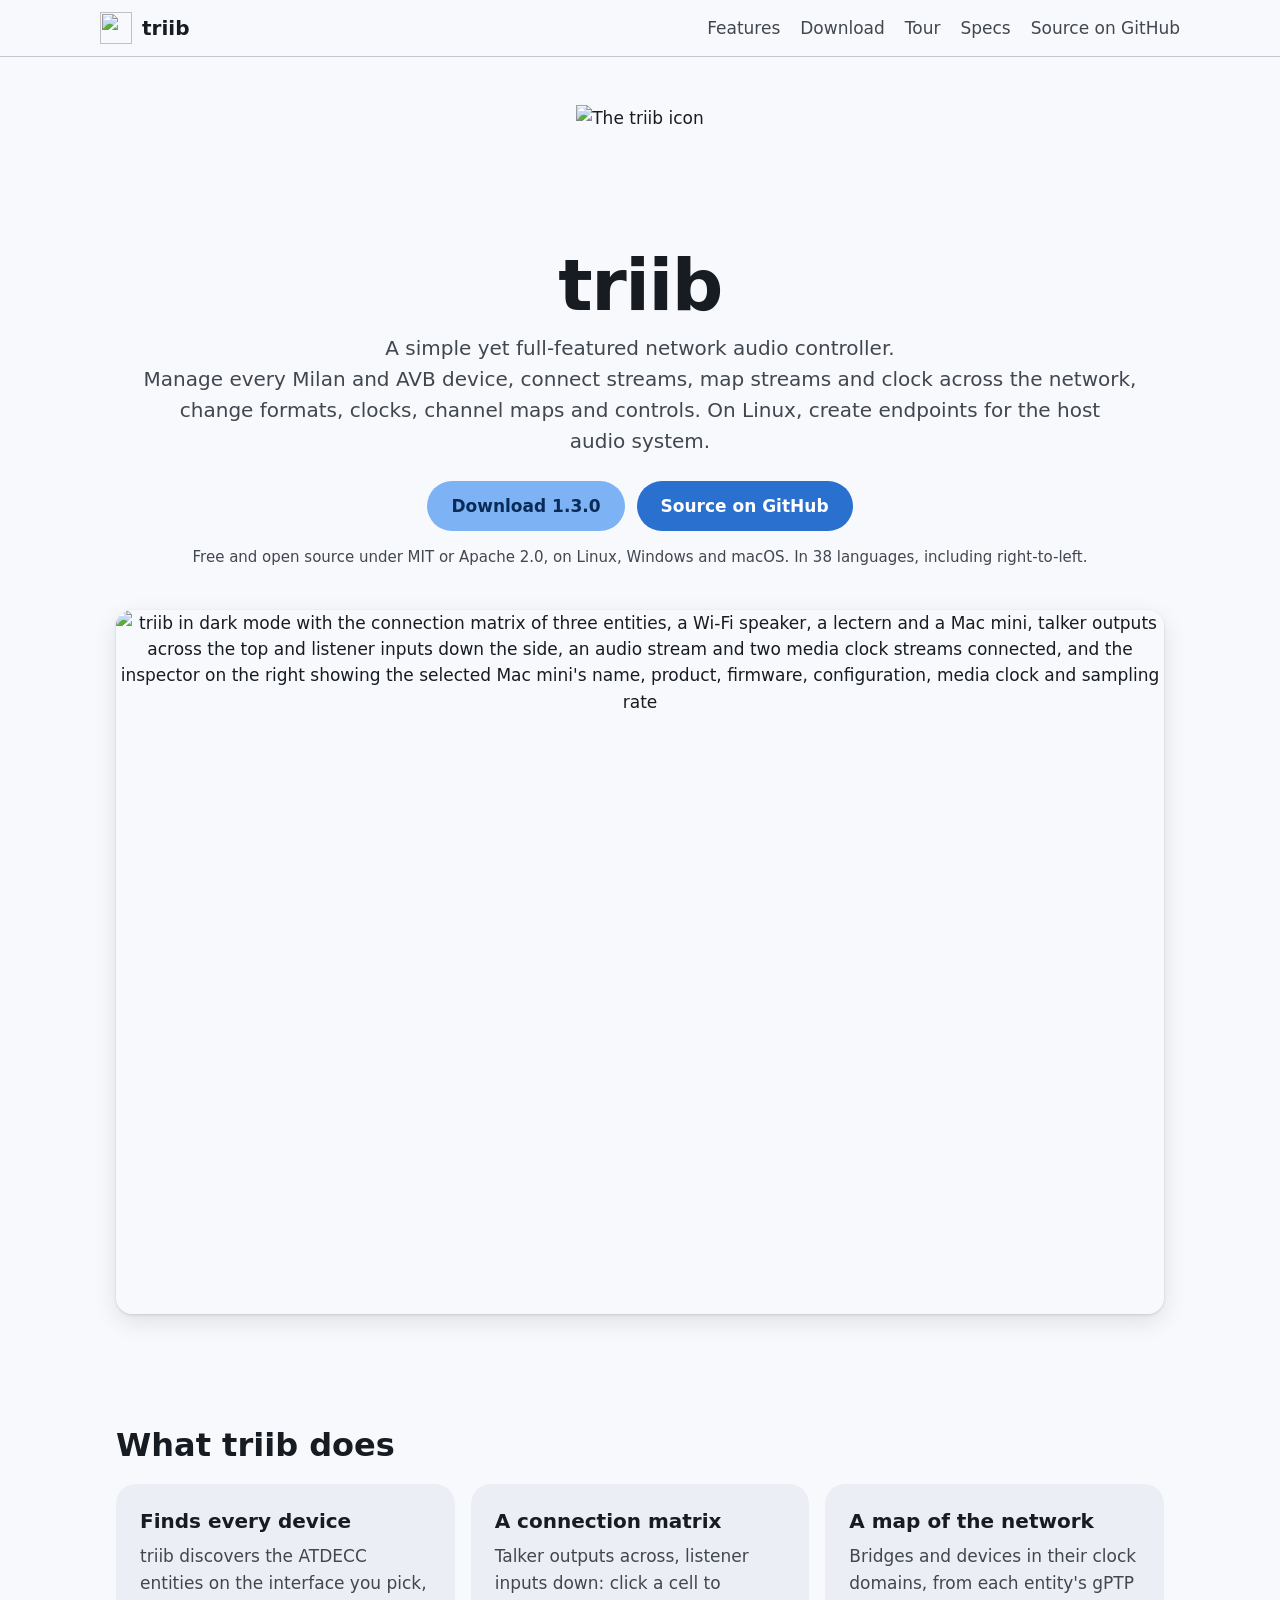
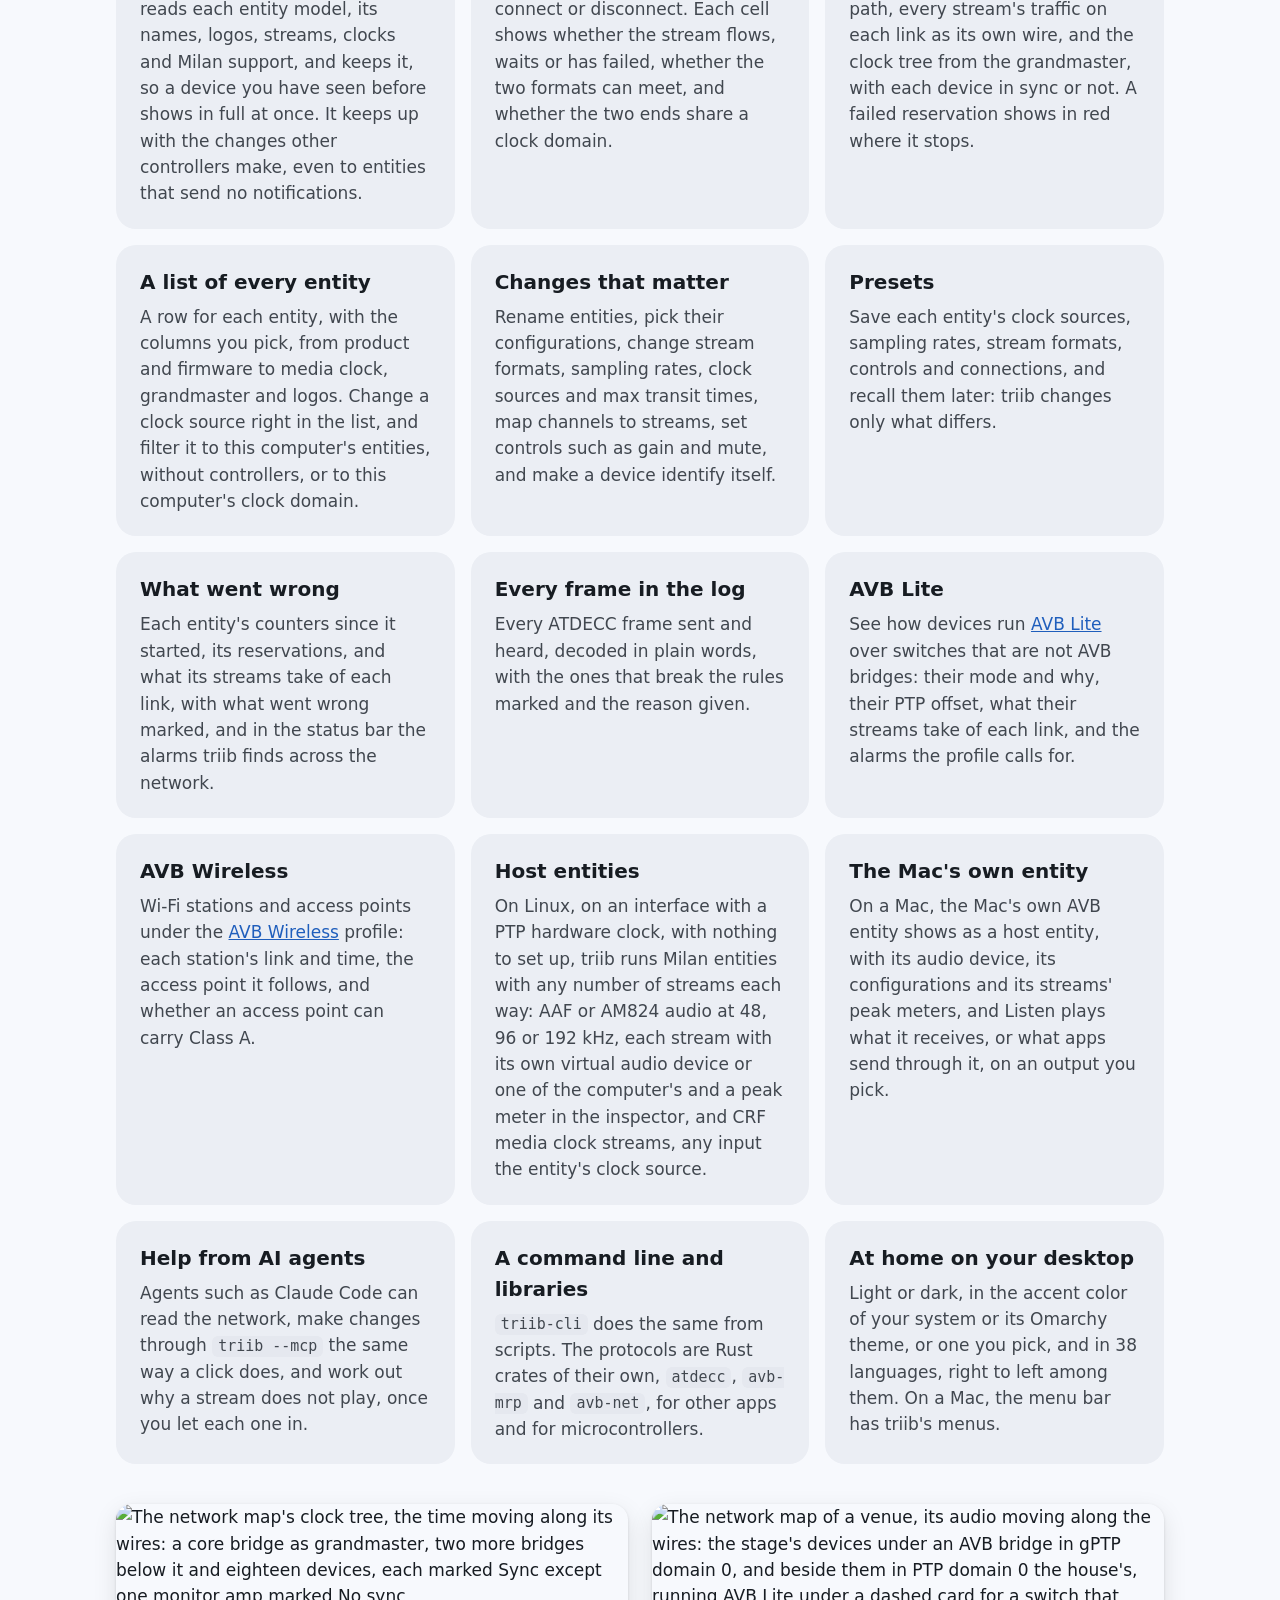
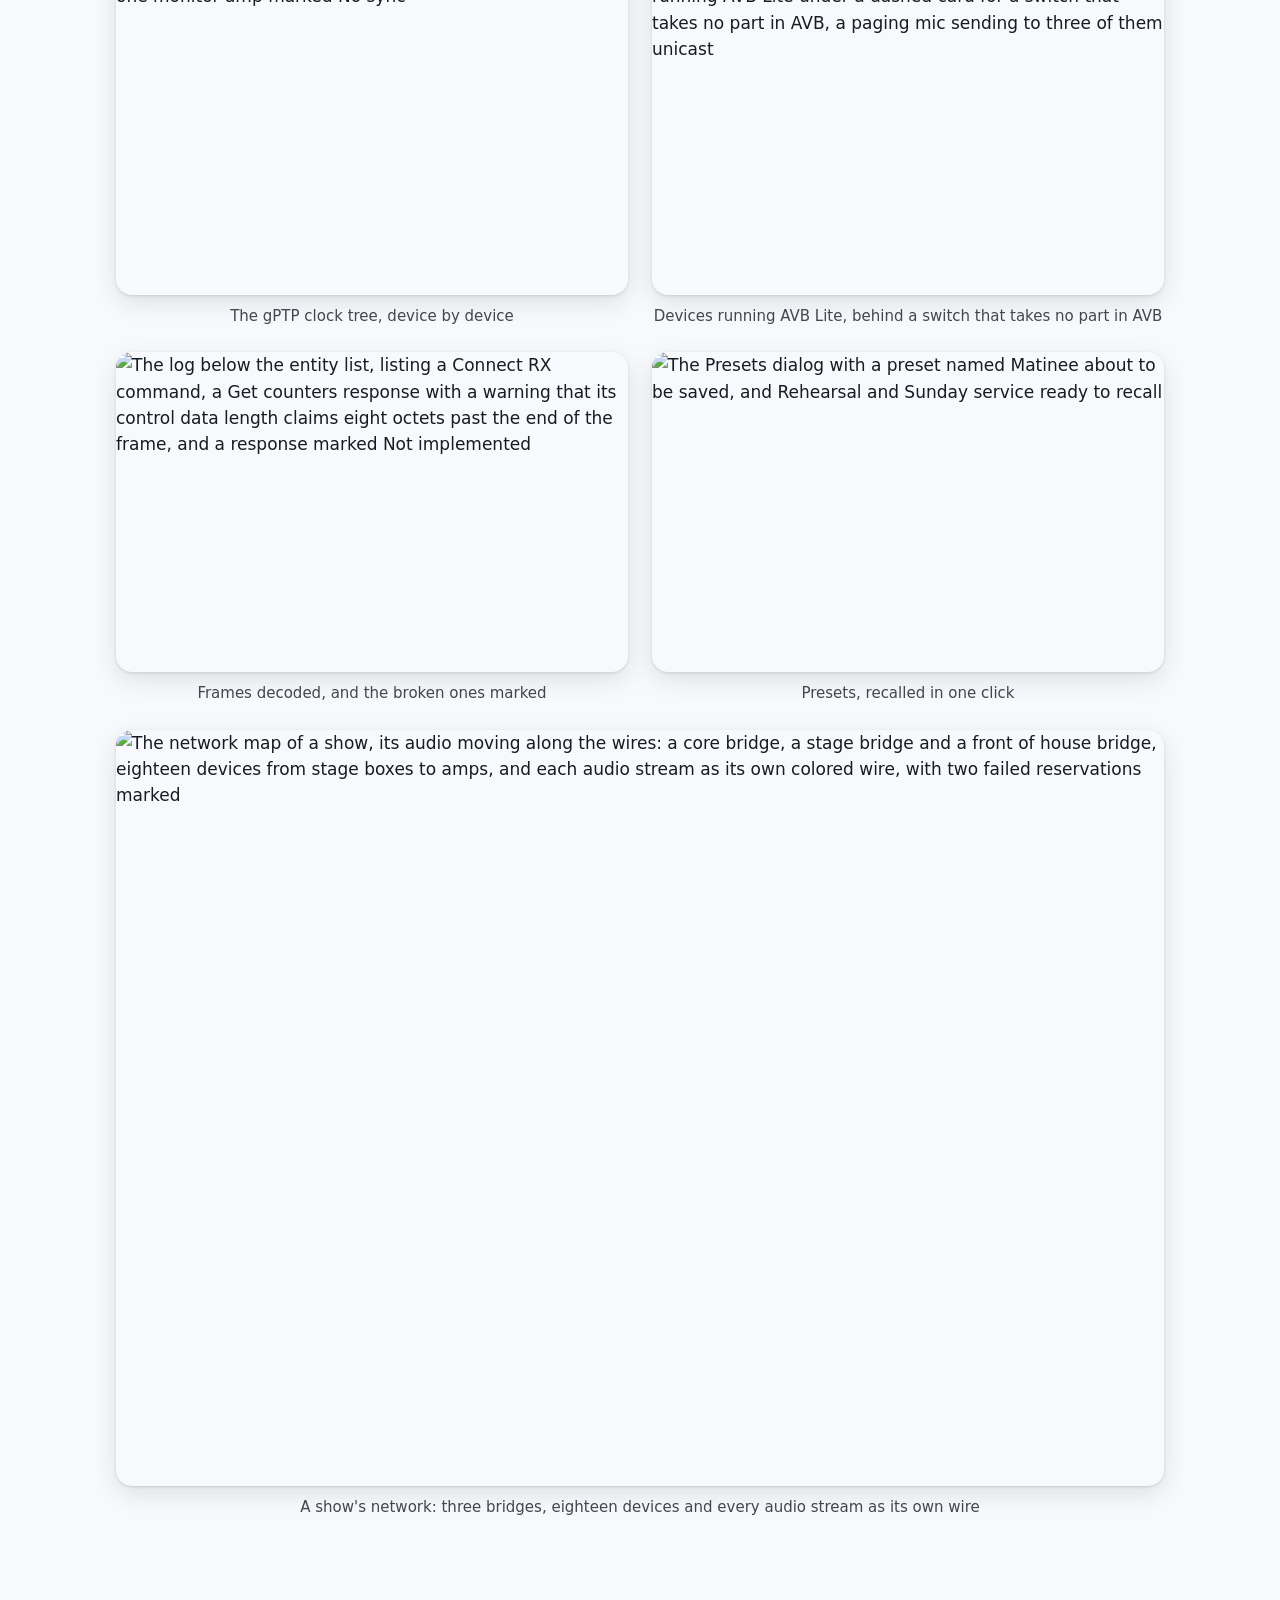
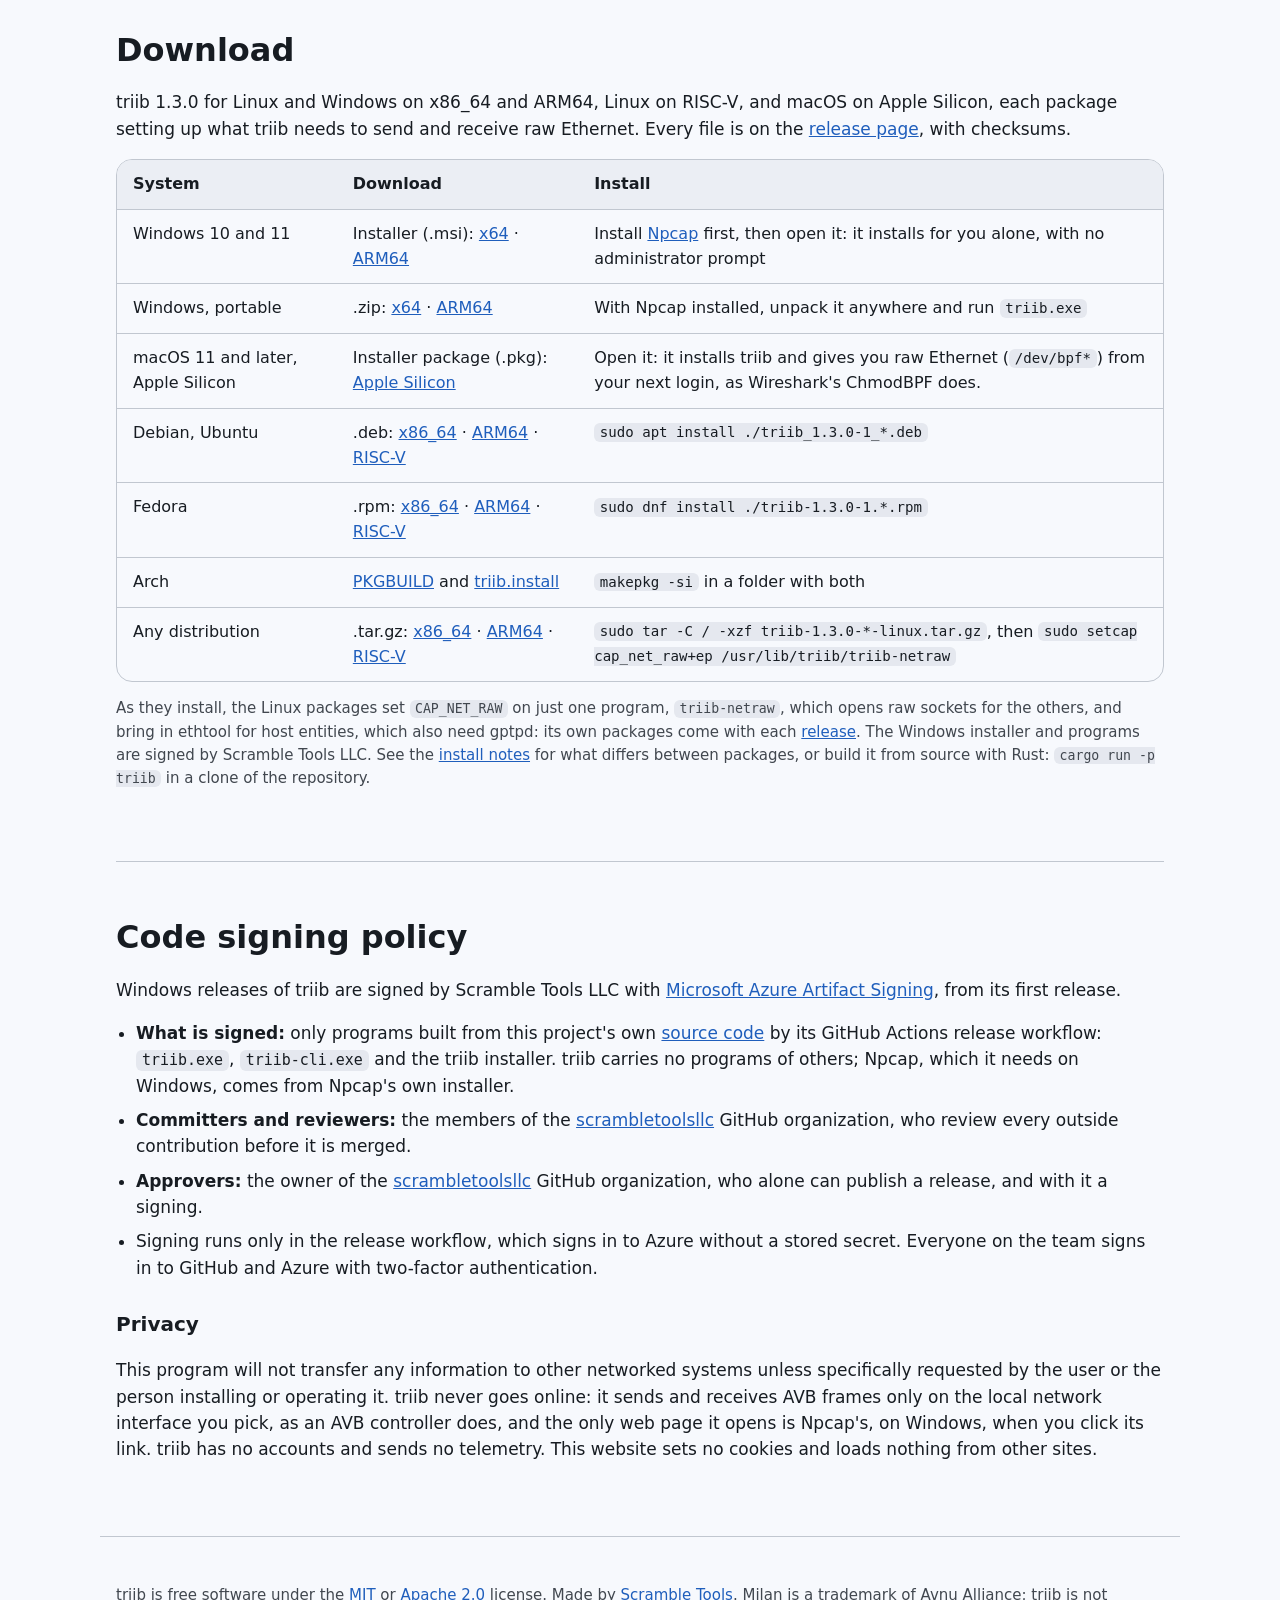
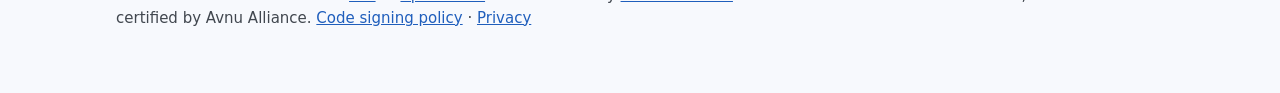
==== commit f3e8516e: "docs: the website offers 1.3.0 - download links and the specs name 1.3.0, released November 1, in   " ====
--- a/site/index.html
+++ b/site/index.html
@@ -28,7 +28,7 @@
     <p class="lede"><span class="lede-first">A simple yet full-featured network audio controller.</span>
       <span class="lede-rest">Manage every Milan and AVB device, connect streams, map streams and clock across the network, change formats, clocks, channel maps and controls. On Linux, create endpoints for the host audio&nbsp;system.</span></p>
     <p class="actions">
-      <a class="button filled" href="#download">Download 1.2.0</a>
+      <a class="button filled" href="#download">Download 1.3.0</a>
       <a class="button tonal" href="https://github.com/scrambletoolsllc/triib">Source on GitHub</a>
     </p>
     <p class="small">Free and open source under MIT or Apache 2.0, on Linux, Windows and macOS. In 38 languages, including right-to-left.</p>
@@ -113,18 +113,18 @@
 
   <section id="download" class="download">
     <h2>Download</h2>
-    <p>triib 1.2.0 for Linux and Windows on x86_64 and ARM64, Linux on RISC-V, and macOS on Apple Silicon, each package setting up what triib needs to send and receive raw Ethernet. Every file is on the <a href="https://github.com/scrambletoolsllc/triib/releases/latest">release page</a>, with checksums.</p>
+    <p>triib 1.3.0 for Linux and Windows on x86_64 and ARM64, Linux on RISC-V, and macOS on Apple Silicon, each package setting up what triib needs to send and receive raw Ethernet. Every file is on the <a href="https://github.com/scrambletoolsllc/triib/releases/latest">release page</a>, with checksums.</p>
     <div class="table">
       <table>
         <thead><tr><th>System</th><th>Download</th><th>Install</th></tr></thead>
         <tbody>
-          <tr><td>Windows 10 and 11</td><td>Installer (.msi): <a href="https://github.com/scrambletoolsllc/triib/releases/download/v1.2.0/triib-1.2.0-x64.msi">x64</a> · <a href="https://github.com/scrambletoolsllc/triib/releases/download/v1.2.0/triib-1.2.0-arm64.msi">ARM64</a></td><td>Install <a href="https://npcap.com">Npcap</a> first, then open it: it installs for you alone, with no administrator prompt</td></tr>
-          <tr><td>Windows, portable</td><td>.zip: <a href="https://github.com/scrambletoolsllc/triib/releases/download/v1.2.0/triib-1.2.0-x64-windows.zip">x64</a> · <a href="https://github.com/scrambletoolsllc/triib/releases/download/v1.2.0/triib-1.2.0-arm64-windows.zip">ARM64</a></td><td>With Npcap installed, unpack it anywhere and run <code>triib.exe</code></td></tr>
-          <tr><td>macOS 11 and later, Apple Silicon</td><td>Installer package (.pkg): <a href="https://github.com/scrambletoolsllc/triib/releases/download/v1.2.0/triib-1.2.0-arm64.pkg">Apple Silicon</a></td><td>Open it: it installs triib and gives you raw Ethernet (<code>/dev/bpf*</code>) from your next login, as Wireshark's ChmodBPF does.</td></tr>
-          <tr><td>Debian, Ubuntu</td><td>.deb: <a href="https://github.com/scrambletoolsllc/triib/releases/download/v1.2.0/triib_1.2.0-1_amd64.deb">x86_64</a> · <a href="https://github.com/scrambletoolsllc/triib/releases/download/v1.2.0/triib_1.2.0-1_arm64.deb">ARM64</a> · <a href="https://github.com/scrambletoolsllc/triib/releases/download/v1.2.0/triib_1.2.0-1_riscv64.deb">RISC-V</a></td><td><code>sudo apt install ./triib_1.2.0-1_*.deb</code></td></tr>
-          <tr><td>Fedora</td><td>.rpm: <a href="https://github.com/scrambletoolsllc/triib/releases/download/v1.2.0/triib-1.2.0-1.x86_64.rpm">x86_64</a> · <a href="https://github.com/scrambletoolsllc/triib/releases/download/v1.2.0/triib-1.2.0-1.aarch64.rpm">ARM64</a> · <a href="https://github.com/scrambletoolsllc/triib/releases/download/v1.2.0/triib-1.2.0-1.riscv64.rpm">RISC-V</a></td><td><code>sudo dnf install ./triib-1.2.0-1.*.rpm</code></td></tr>
-          <tr><td>Arch</td><td><a href="https://github.com/scrambletoolsllc/triib/releases/download/v1.2.0/PKGBUILD">PKGBUILD</a> and <a href="https://github.com/scrambletoolsllc/triib/releases/download/v1.2.0/triib.install">triib.install</a></td><td><code>makepkg -si</code> in a folder with both</td></tr>
-          <tr><td>Any distribution</td><td>.tar.gz: <a href="https://github.com/scrambletoolsllc/triib/releases/download/v1.2.0/triib-1.2.0-x86_64-linux.tar.gz">x86_64</a> · <a href="https://github.com/scrambletoolsllc/triib/releases/download/v1.2.0/triib-1.2.0-aarch64-linux.tar.gz">ARM64</a> · <a href="https://github.com/scrambletoolsllc/triib/releases/download/v1.2.0/triib-1.2.0-riscv64-linux.tar.gz">RISC-V</a></td><td><code>sudo tar -C / -xzf triib-1.2.0-*-linux.tar.gz</code>, then <code>sudo setcap cap_net_raw+ep /usr/lib/triib/triib-netraw</code></td></tr>
+          <tr><td>Windows 10 and 11</td><td>Installer (.msi): <a href="https://github.com/scrambletoolsllc/triib/releases/download/v1.3.0/triib-1.3.0-x64.msi">x64</a> · <a href="https://github.com/scrambletoolsllc/triib/releases/download/v1.3.0/triib-1.3.0-arm64.msi">ARM64</a></td><td>Install <a href="https://npcap.com">Npcap</a> first, then open it: it installs for you alone, with no administrator prompt</td></tr>
+          <tr><td>Windows, portable</td><td>.zip: <a href="https://github.com/scrambletoolsllc/triib/releases/download/v1.3.0/triib-1.3.0-x64-windows.zip">x64</a> · <a href="https://github.com/scrambletoolsllc/triib/releases/download/v1.3.0/triib-1.3.0-arm64-windows.zip">ARM64</a></td><td>With Npcap installed, unpack it anywhere and run <code>triib.exe</code></td></tr>
+          <tr><td>macOS 11 and later, Apple Silicon</td><td>Installer package (.pkg): <a href="https://github.com/scrambletoolsllc/triib/releases/download/v1.3.0/triib-1.3.0-arm64.pkg">Apple Silicon</a></td><td>Open it: it installs triib and gives you raw Ethernet (<code>/dev/bpf*</code>) from your next login, as Wireshark's ChmodBPF does.</td></tr>
+          <tr><td>Debian, Ubuntu</td><td>.deb: <a href="https://github.com/scrambletoolsllc/triib/releases/download/v1.3.0/triib_1.3.0-1_amd64.deb">x86_64</a> · <a href="https://github.com/scrambletoolsllc/triib/releases/download/v1.3.0/triib_1.3.0-1_arm64.deb">ARM64</a> · <a href="https://github.com/scrambletoolsllc/triib/releases/download/v1.3.0/triib_1.3.0-1_riscv64.deb">RISC-V</a></td><td><code>sudo apt install ./triib_1.3.0-1_*.deb</code></td></tr>
+          <tr><td>Fedora</td><td>.rpm: <a href="https://github.com/scrambletoolsllc/triib/releases/download/v1.3.0/triib-1.3.0-1.x86_64.rpm">x86_64</a> · <a href="https://github.com/scrambletoolsllc/triib/releases/download/v1.3.0/triib-1.3.0-1.aarch64.rpm">ARM64</a> · <a href="https://github.com/scrambletoolsllc/triib/releases/download/v1.3.0/triib-1.3.0-1.riscv64.rpm">RISC-V</a></td><td><code>sudo dnf install ./triib-1.3.0-1.*.rpm</code></td></tr>
+          <tr><td>Arch</td><td><a href="https://github.com/scrambletoolsllc/triib/releases/download/v1.3.0/PKGBUILD">PKGBUILD</a> and <a href="https://github.com/scrambletoolsllc/triib/releases/download/v1.3.0/triib.install">triib.install</a></td><td><code>makepkg -si</code> in a folder with both</td></tr>
+          <tr><td>Any distribution</td><td>.tar.gz: <a href="https://github.com/scrambletoolsllc/triib/releases/download/v1.3.0/triib-1.3.0-x86_64-linux.tar.gz">x86_64</a> · <a href="https://github.com/scrambletoolsllc/triib/releases/download/v1.3.0/triib-1.3.0-aarch64-linux.tar.gz">ARM64</a> · <a href="https://github.com/scrambletoolsllc/triib/releases/download/v1.3.0/triib-1.3.0-riscv64-linux.tar.gz">RISC-V</a></td><td><code>sudo tar -C / -xzf triib-1.3.0-*-linux.tar.gz</code>, then <code>sudo setcap cap_net_raw+ep /usr/lib/triib/triib-netraw</code></td></tr>
         </tbody>
       </table>
     </div>
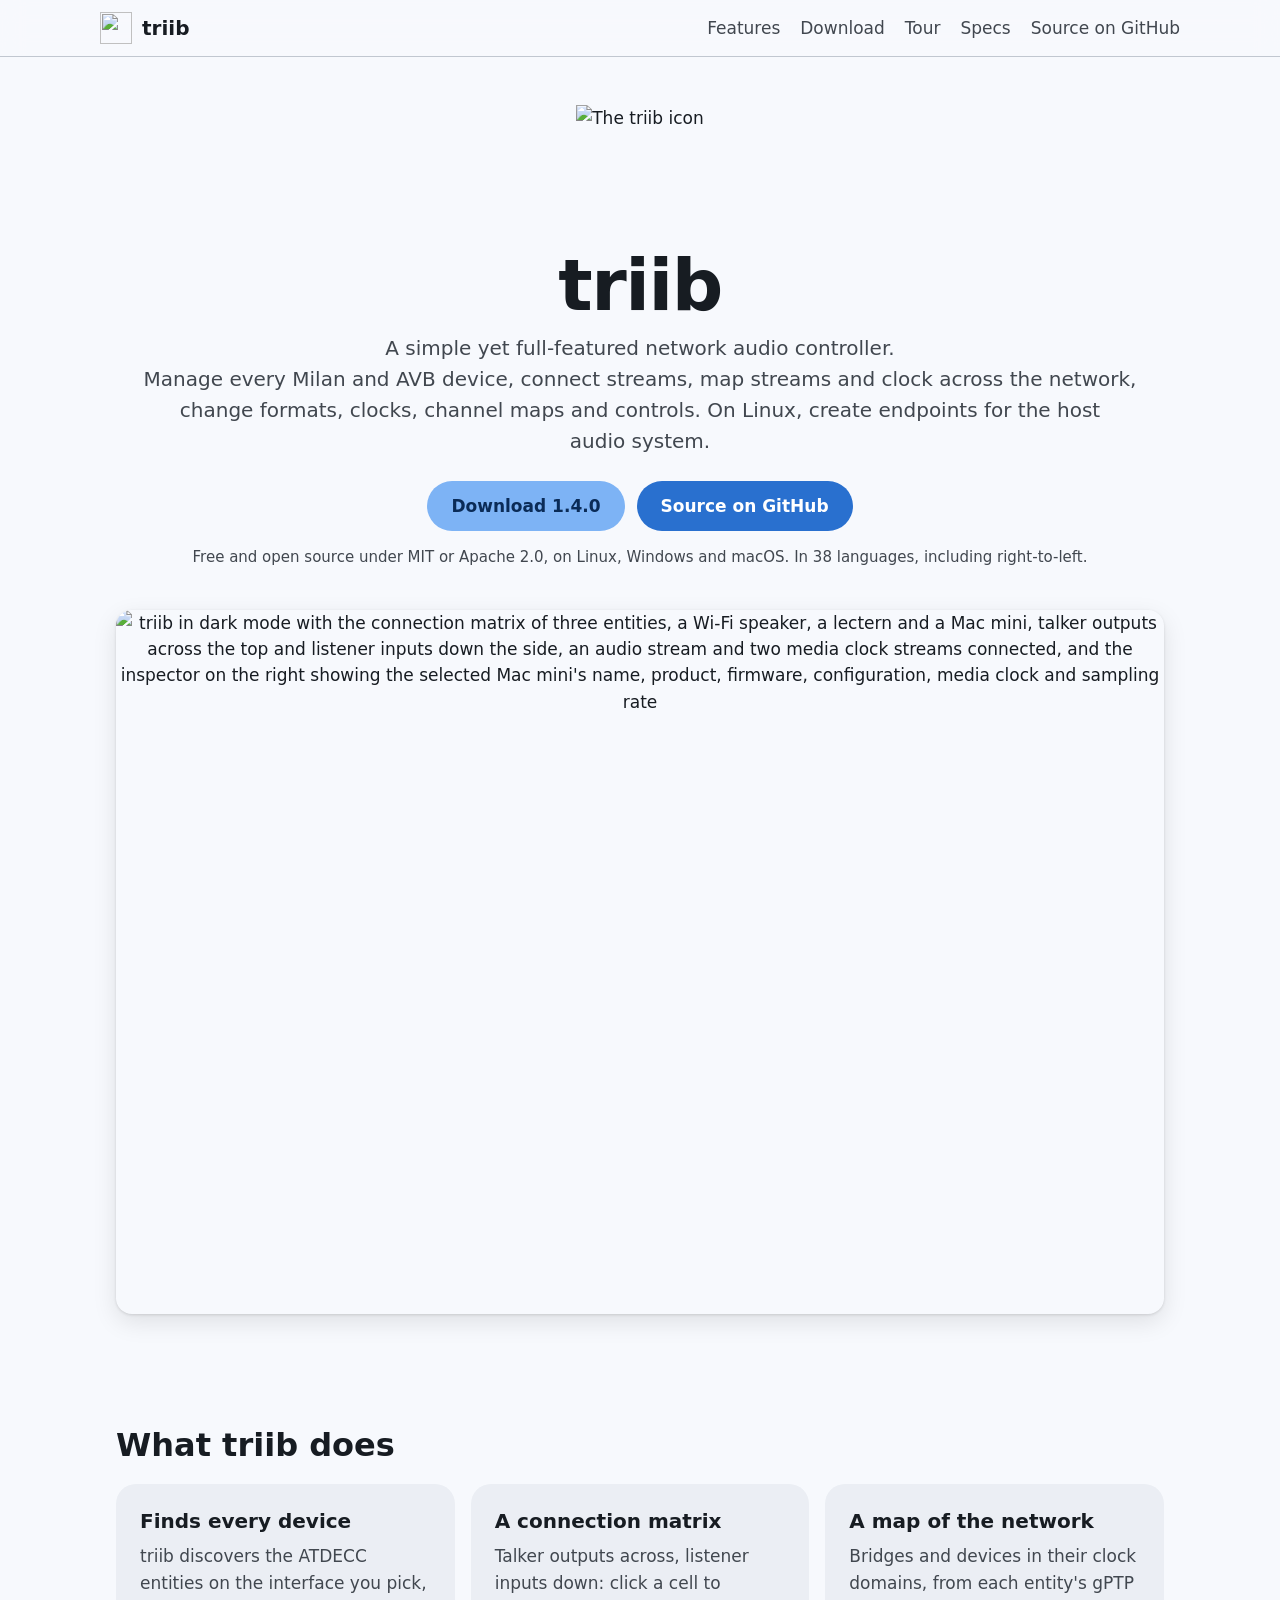
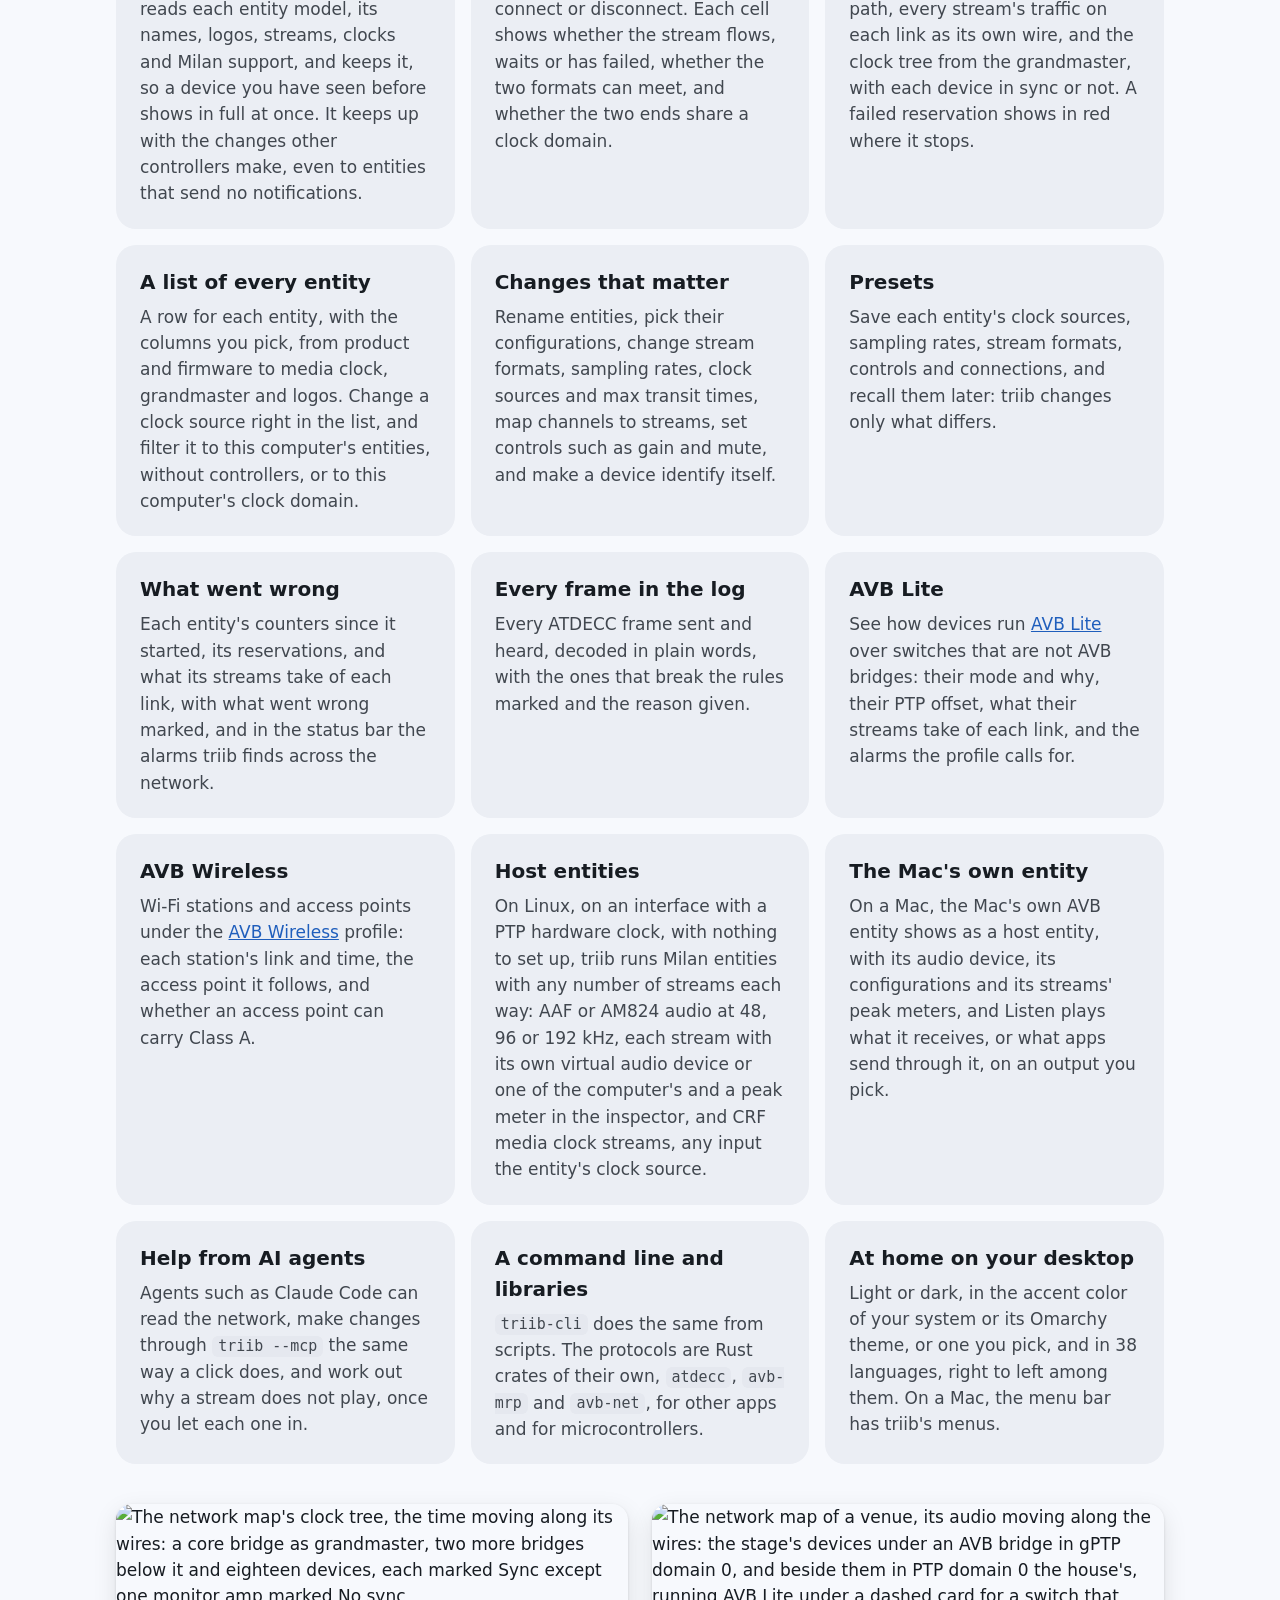
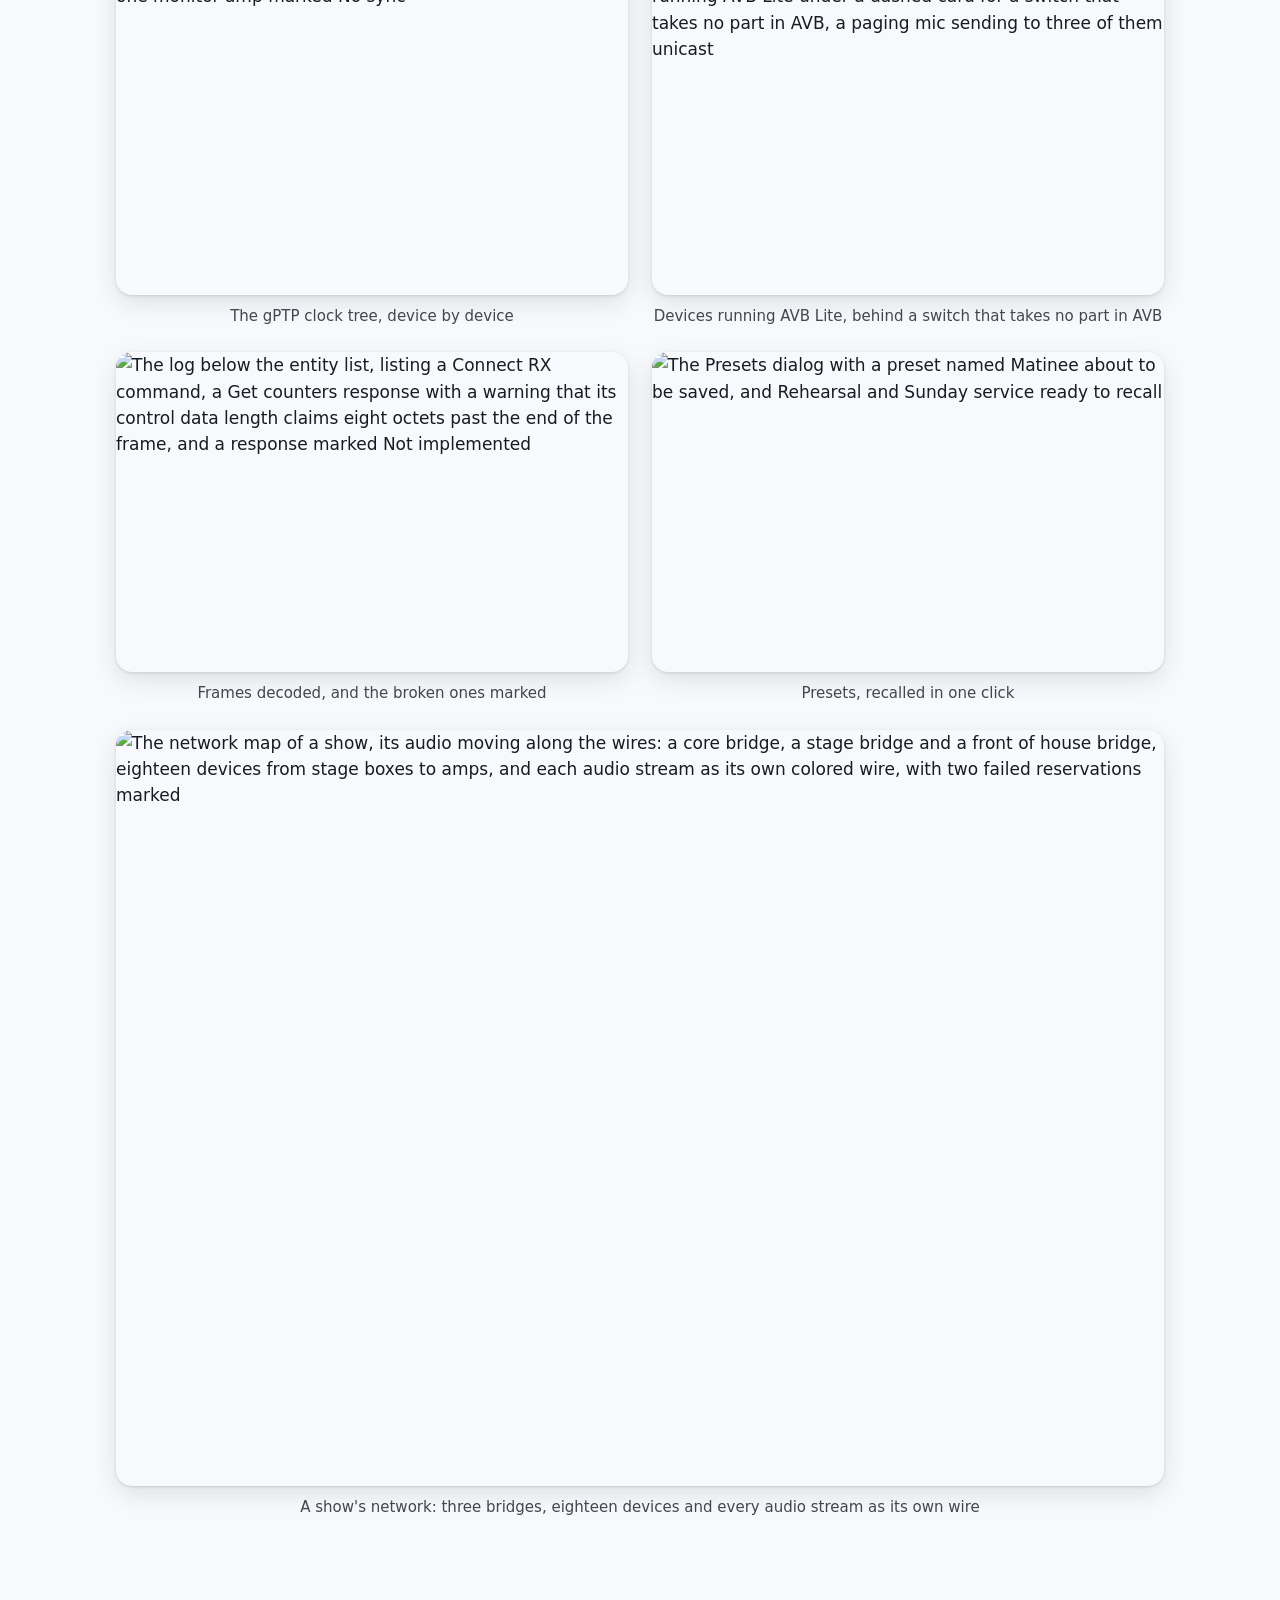
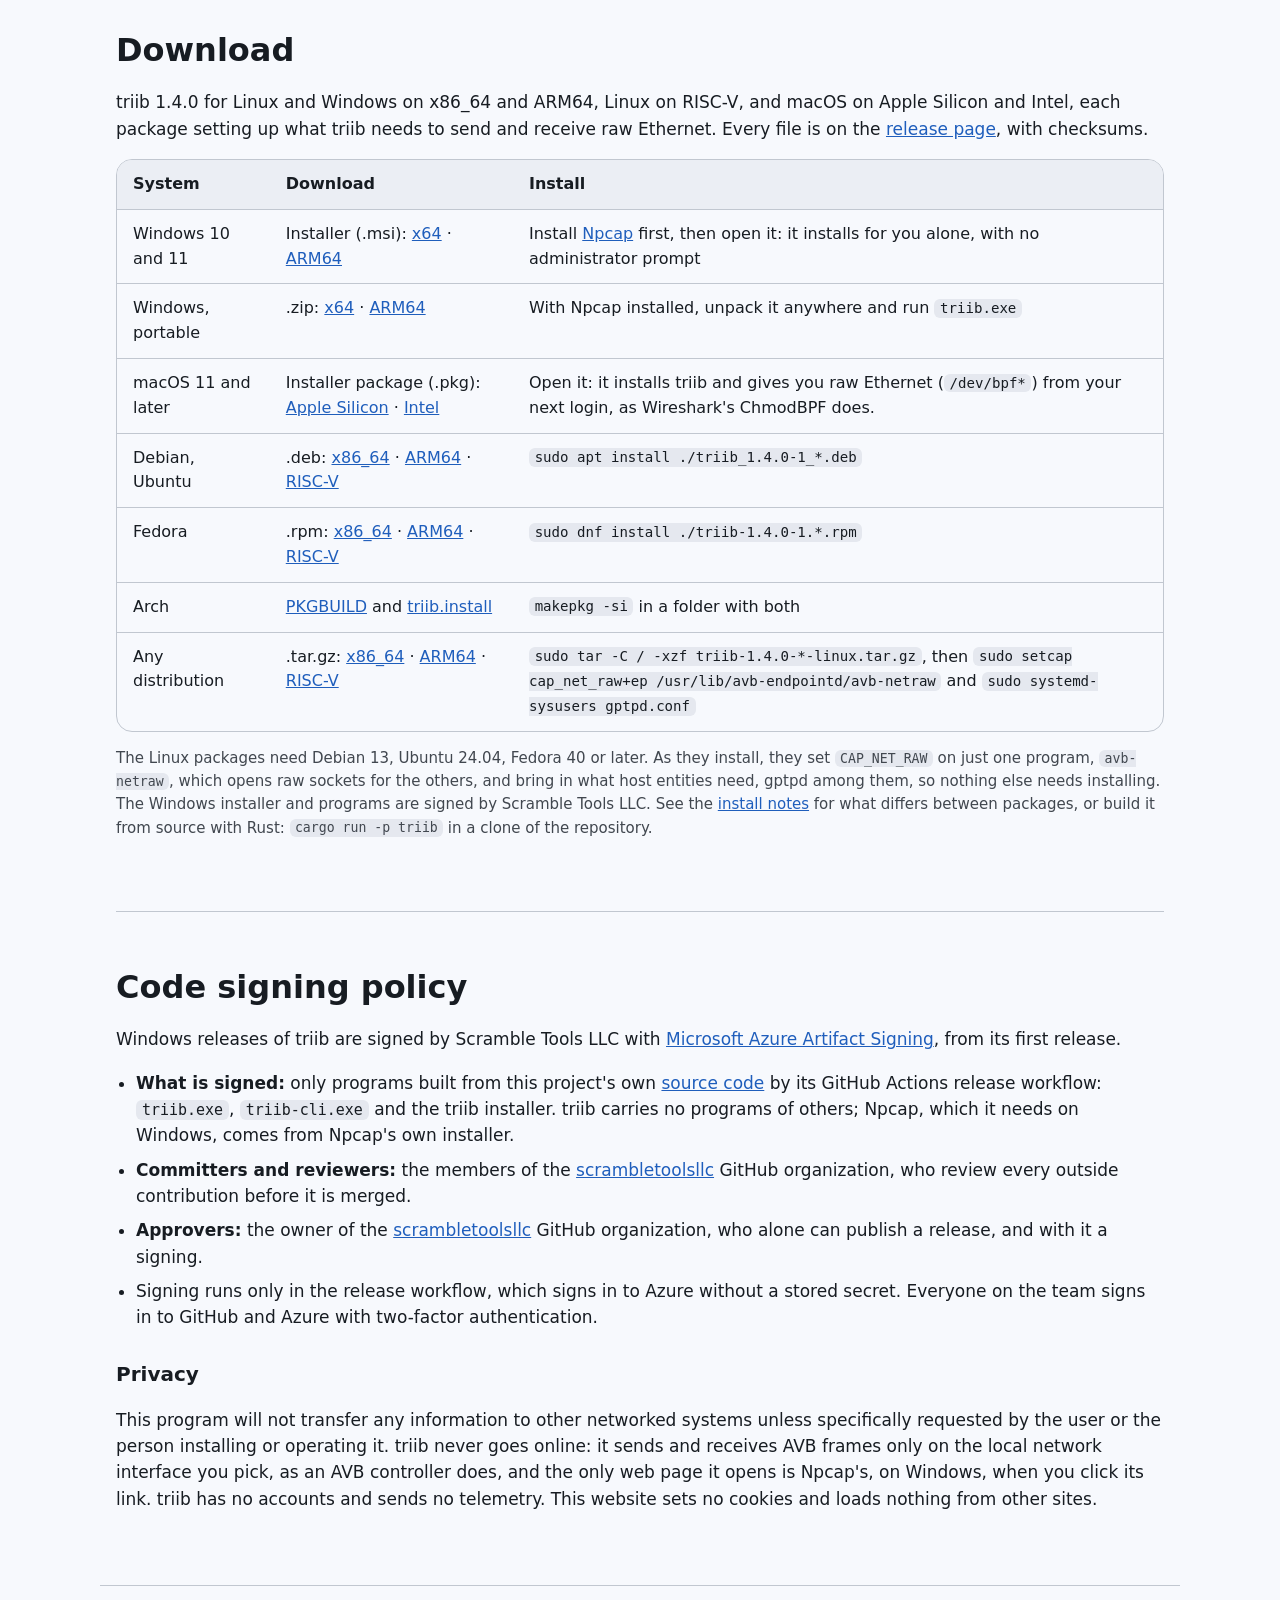
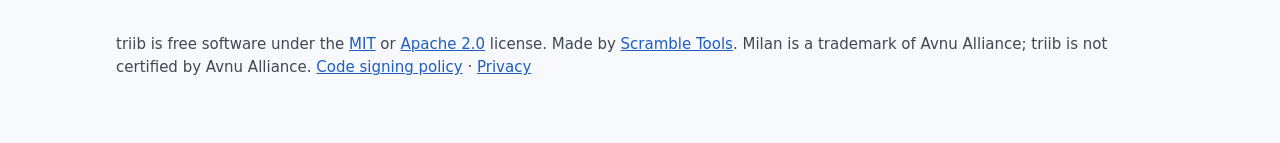
==== commit 7936a9ea: "docs: the website offers 1.4.0 - download links and the specs name 1.4.0, released November 19, in  " ====
--- a/site/index.html
+++ b/site/index.html
@@ -28,7 +28,7 @@
     <p class="lede"><span class="lede-first">A simple yet full-featured network audio controller.</span>
       <span class="lede-rest">Manage every Milan and AVB device, connect streams, map streams and clock across the network, change formats, clocks, channel maps and controls. On Linux, create endpoints for the host audio&nbsp;system.</span></p>
     <p class="actions">
-      <a class="button filled" href="#download">Download 1.3.0</a>
+      <a class="button filled" href="#download">Download 1.4.0</a>
       <a class="button tonal" href="https://github.com/scrambletoolsllc/triib">Source on GitHub</a>
     </p>
     <p class="small">Free and open source under MIT or Apache 2.0, on Linux, Windows and macOS. In 38 languages, including right-to-left.</p>
@@ -113,22 +113,22 @@
 
   <section id="download" class="download">
     <h2>Download</h2>
-    <p>triib 1.3.0 for Linux and Windows on x86_64 and ARM64, Linux on RISC-V, and macOS on Apple Silicon, each package setting up what triib needs to send and receive raw Ethernet. Every file is on the <a href="https://github.com/scrambletoolsllc/triib/releases/latest">release page</a>, with checksums.</p>
+    <p>triib 1.4.0 for Linux and Windows on x86_64 and ARM64, Linux on RISC-V, and macOS on Apple Silicon and Intel, each package setting up what triib needs to send and receive raw Ethernet. Every file is on the <a href="https://github.com/scrambletoolsllc/triib/releases/latest">release page</a>, with checksums.</p>
     <div class="table">
       <table>
         <thead><tr><th>System</th><th>Download</th><th>Install</th></tr></thead>
         <tbody>
-          <tr><td>Windows 10 and 11</td><td>Installer (.msi): <a href="https://github.com/scrambletoolsllc/triib/releases/download/v1.3.0/triib-1.3.0-x64.msi">x64</a> · <a href="https://github.com/scrambletoolsllc/triib/releases/download/v1.3.0/triib-1.3.0-arm64.msi">ARM64</a></td><td>Install <a href="https://npcap.com">Npcap</a> first, then open it: it installs for you alone, with no administrator prompt</td></tr>
-          <tr><td>Windows, portable</td><td>.zip: <a href="https://github.com/scrambletoolsllc/triib/releases/download/v1.3.0/triib-1.3.0-x64-windows.zip">x64</a> · <a href="https://github.com/scrambletoolsllc/triib/releases/download/v1.3.0/triib-1.3.0-arm64-windows.zip">ARM64</a></td><td>With Npcap installed, unpack it anywhere and run <code>triib.exe</code></td></tr>
-          <tr><td>macOS 11 and later, Apple Silicon</td><td>Installer package (.pkg): <a href="https://github.com/scrambletoolsllc/triib/releases/download/v1.3.0/triib-1.3.0-arm64.pkg">Apple Silicon</a></td><td>Open it: it installs triib and gives you raw Ethernet (<code>/dev/bpf*</code>) from your next login, as Wireshark's ChmodBPF does.</td></tr>
-          <tr><td>Debian, Ubuntu</td><td>.deb: <a href="https://github.com/scrambletoolsllc/triib/releases/download/v1.3.0/triib_1.3.0-1_amd64.deb">x86_64</a> · <a href="https://github.com/scrambletoolsllc/triib/releases/download/v1.3.0/triib_1.3.0-1_arm64.deb">ARM64</a> · <a href="https://github.com/scrambletoolsllc/triib/releases/download/v1.3.0/triib_1.3.0-1_riscv64.deb">RISC-V</a></td><td><code>sudo apt install ./triib_1.3.0-1_*.deb</code></td></tr>
-          <tr><td>Fedora</td><td>.rpm: <a href="https://github.com/scrambletoolsllc/triib/releases/download/v1.3.0/triib-1.3.0-1.x86_64.rpm">x86_64</a> · <a href="https://github.com/scrambletoolsllc/triib/releases/download/v1.3.0/triib-1.3.0-1.aarch64.rpm">ARM64</a> · <a href="https://github.com/scrambletoolsllc/triib/releases/download/v1.3.0/triib-1.3.0-1.riscv64.rpm">RISC-V</a></td><td><code>sudo dnf install ./triib-1.3.0-1.*.rpm</code></td></tr>
-          <tr><td>Arch</td><td><a href="https://github.com/scrambletoolsllc/triib/releases/download/v1.3.0/PKGBUILD">PKGBUILD</a> and <a href="https://github.com/scrambletoolsllc/triib/releases/download/v1.3.0/triib.install">triib.install</a></td><td><code>makepkg -si</code> in a folder with both</td></tr>
-          <tr><td>Any distribution</td><td>.tar.gz: <a href="https://github.com/scrambletoolsllc/triib/releases/download/v1.3.0/triib-1.3.0-x86_64-linux.tar.gz">x86_64</a> · <a href="https://github.com/scrambletoolsllc/triib/releases/download/v1.3.0/triib-1.3.0-aarch64-linux.tar.gz">ARM64</a> · <a href="https://github.com/scrambletoolsllc/triib/releases/download/v1.3.0/triib-1.3.0-riscv64-linux.tar.gz">RISC-V</a></td><td><code>sudo tar -C / -xzf triib-1.3.0-*-linux.tar.gz</code>, then <code>sudo setcap cap_net_raw+ep /usr/lib/triib/triib-netraw</code></td></tr>
+          <tr><td>Windows 10 and 11</td><td>Installer (.msi): <a href="https://github.com/scrambletoolsllc/triib/releases/download/v1.4.0/triib-1.4.0-x64.msi">x64</a> · <a href="https://github.com/scrambletoolsllc/triib/releases/download/v1.4.0/triib-1.4.0-arm64.msi">ARM64</a></td><td>Install <a href="https://npcap.com">Npcap</a> first, then open it: it installs for you alone, with no administrator prompt</td></tr>
+          <tr><td>Windows, portable</td><td>.zip: <a href="https://github.com/scrambletoolsllc/triib/releases/download/v1.4.0/triib-1.4.0-x64-windows.zip">x64</a> · <a href="https://github.com/scrambletoolsllc/triib/releases/download/v1.4.0/triib-1.4.0-arm64-windows.zip">ARM64</a></td><td>With Npcap installed, unpack it anywhere and run <code>triib.exe</code></td></tr>
+          <tr><td>macOS 11 and later</td><td>Installer package (.pkg): <a href="https://github.com/scrambletoolsllc/triib/releases/download/v1.4.0/triib-1.4.0-arm64.pkg">Apple Silicon</a> · <a href="https://github.com/scrambletoolsllc/triib/releases/download/v1.4.0/triib-1.4.0-x86_64.pkg">Intel</a></td><td>Open it: it installs triib and gives you raw Ethernet (<code>/dev/bpf*</code>) from your next login, as Wireshark's ChmodBPF does.</td></tr>
+          <tr><td>Debian, Ubuntu</td><td>.deb: <a href="https://github.com/scrambletoolsllc/triib/releases/download/v1.4.0/triib_1.4.0-1_amd64.deb">x86_64</a> · <a href="https://github.com/scrambletoolsllc/triib/releases/download/v1.4.0/triib_1.4.0-1_arm64.deb">ARM64</a> · <a href="https://github.com/scrambletoolsllc/triib/releases/download/v1.4.0/triib_1.4.0-1_riscv64.deb">RISC-V</a></td><td><code>sudo apt install ./triib_1.4.0-1_*.deb</code></td></tr>
+          <tr><td>Fedora</td><td>.rpm: <a href="https://github.com/scrambletoolsllc/triib/releases/download/v1.4.0/triib-1.4.0-1.x86_64.rpm">x86_64</a> · <a href="https://github.com/scrambletoolsllc/triib/releases/download/v1.4.0/triib-1.4.0-1.aarch64.rpm">ARM64</a> · <a href="https://github.com/scrambletoolsllc/triib/releases/download/v1.4.0/triib-1.4.0-1.riscv64.rpm">RISC-V</a></td><td><code>sudo dnf install ./triib-1.4.0-1.*.rpm</code></td></tr>
+          <tr><td>Arch</td><td><a href="https://github.com/scrambletoolsllc/triib/releases/download/v1.4.0/PKGBUILD">PKGBUILD</a> and <a href="https://github.com/scrambletoolsllc/triib/releases/download/v1.4.0/triib.install">triib.install</a></td><td><code>makepkg -si</code> in a folder with both</td></tr>
+          <tr><td>Any distribution</td><td>.tar.gz: <a href="https://github.com/scrambletoolsllc/triib/releases/download/v1.4.0/triib-1.4.0-x86_64-linux.tar.gz">x86_64</a> · <a href="https://github.com/scrambletoolsllc/triib/releases/download/v1.4.0/triib-1.4.0-aarch64-linux.tar.gz">ARM64</a> · <a href="https://github.com/scrambletoolsllc/triib/releases/download/v1.4.0/triib-1.4.0-riscv64-linux.tar.gz">RISC-V</a></td><td><code>sudo tar -C / -xzf triib-1.4.0-*-linux.tar.gz</code>, then <code>sudo setcap cap_net_raw+ep /usr/lib/avb-endpointd/avb-netraw</code> and <code>sudo systemd-sysusers gptpd.conf</code></td></tr>
         </tbody>
       </table>
     </div>
-    <p class="small">As they install, the Linux packages set <code>CAP_NET_RAW</code> on just one program, <code>triib-netraw</code>, which opens raw sockets for the others, and bring in ethtool for host entities, which also need gptpd: its own packages come with each <a href="https://github.com/scrambletoolsllc/triib/releases/latest">release</a>. The Windows installer and programs are signed by Scramble Tools LLC. See the <a href="https://github.com/scrambletoolsllc/triib#installing">install notes</a> for what differs between packages, or build it from source with Rust: <code>cargo run -p triib</code> in a clone of the repository.</p>
+    <p class="small">The Linux packages need Debian 13, Ubuntu 24.04, Fedora 40 or later. As they install, they set <code>CAP_NET_RAW</code> on just one program, <code>avb-netraw</code>, which opens raw sockets for the others, and bring in what host entities need, gptpd among them, so nothing else needs installing. The Windows installer and programs are signed by Scramble Tools LLC. See the <a href="https://github.com/scrambletoolsllc/triib#installing">install notes</a> for what differs between packages, or build it from source with Rust: <code>cargo run -p triib</code> in a clone of the repository.</p>
   </section>
 
   <section id="code-signing" class="policy">
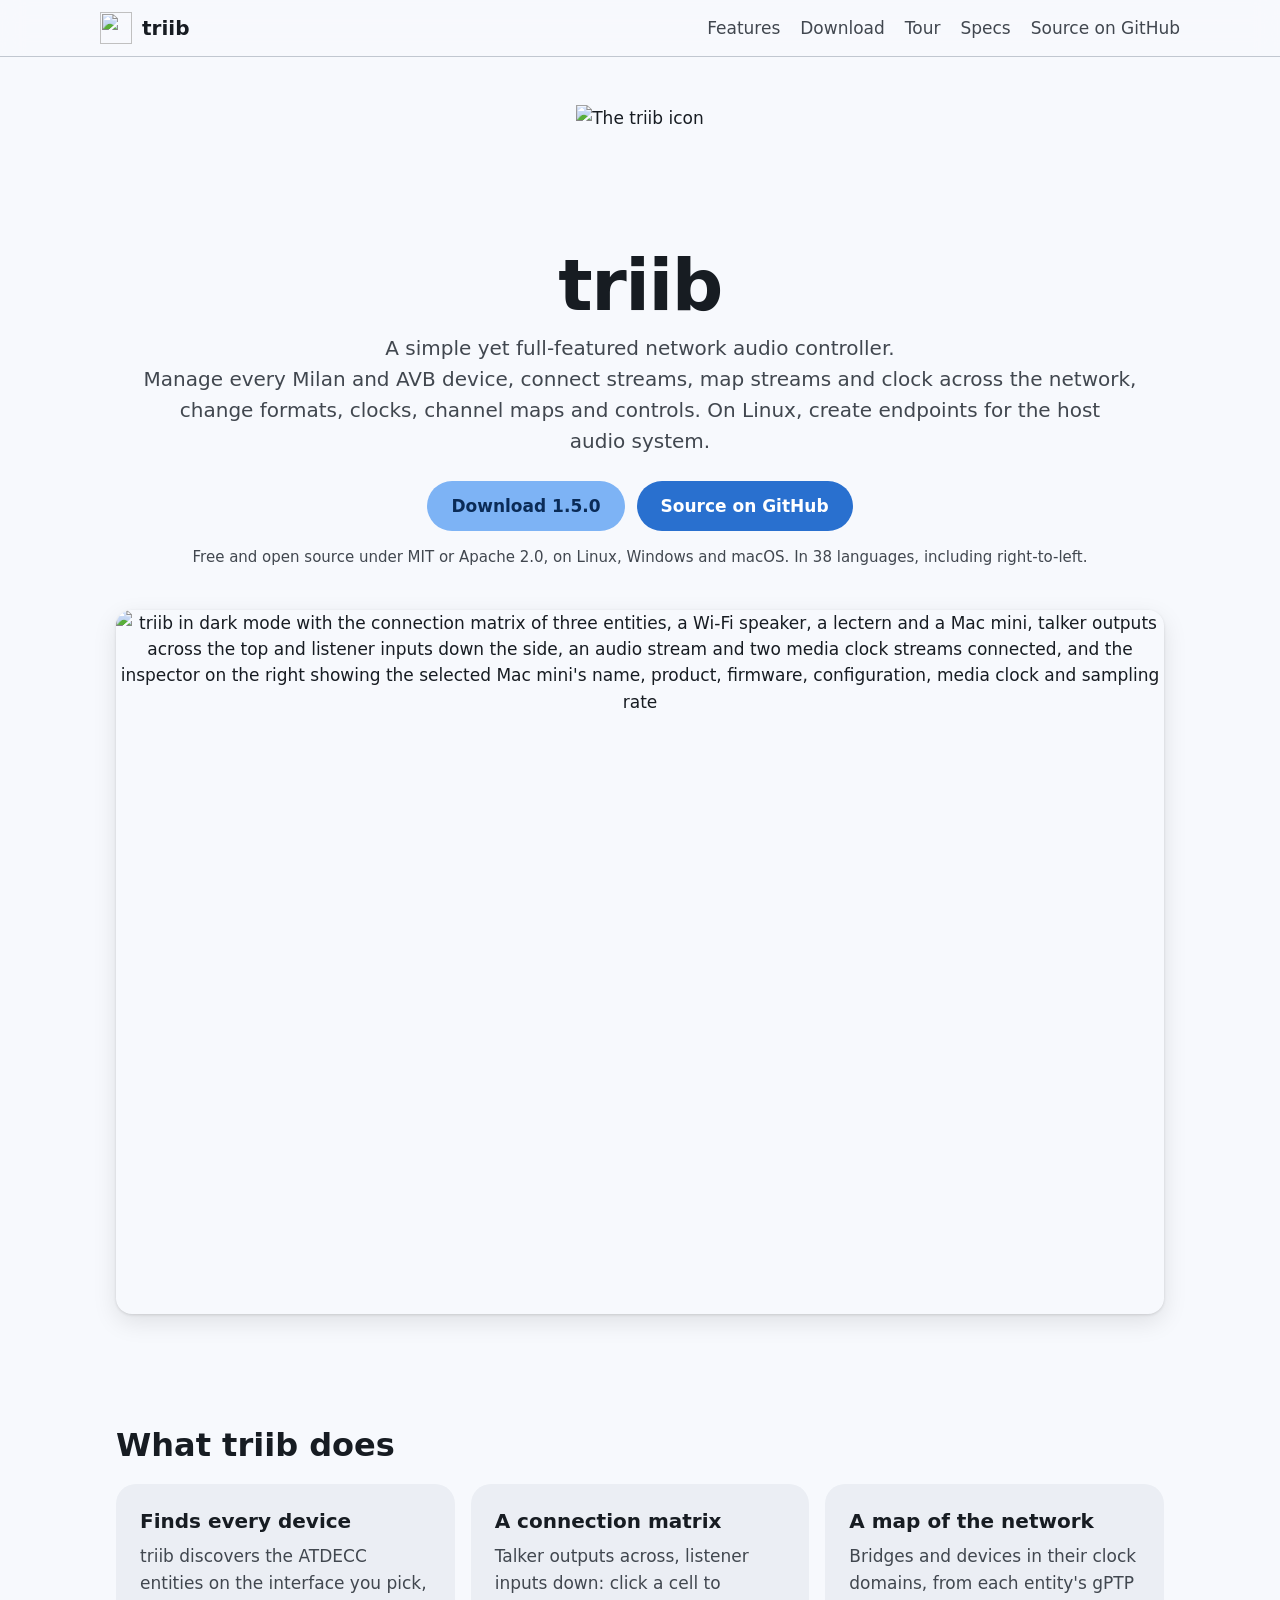
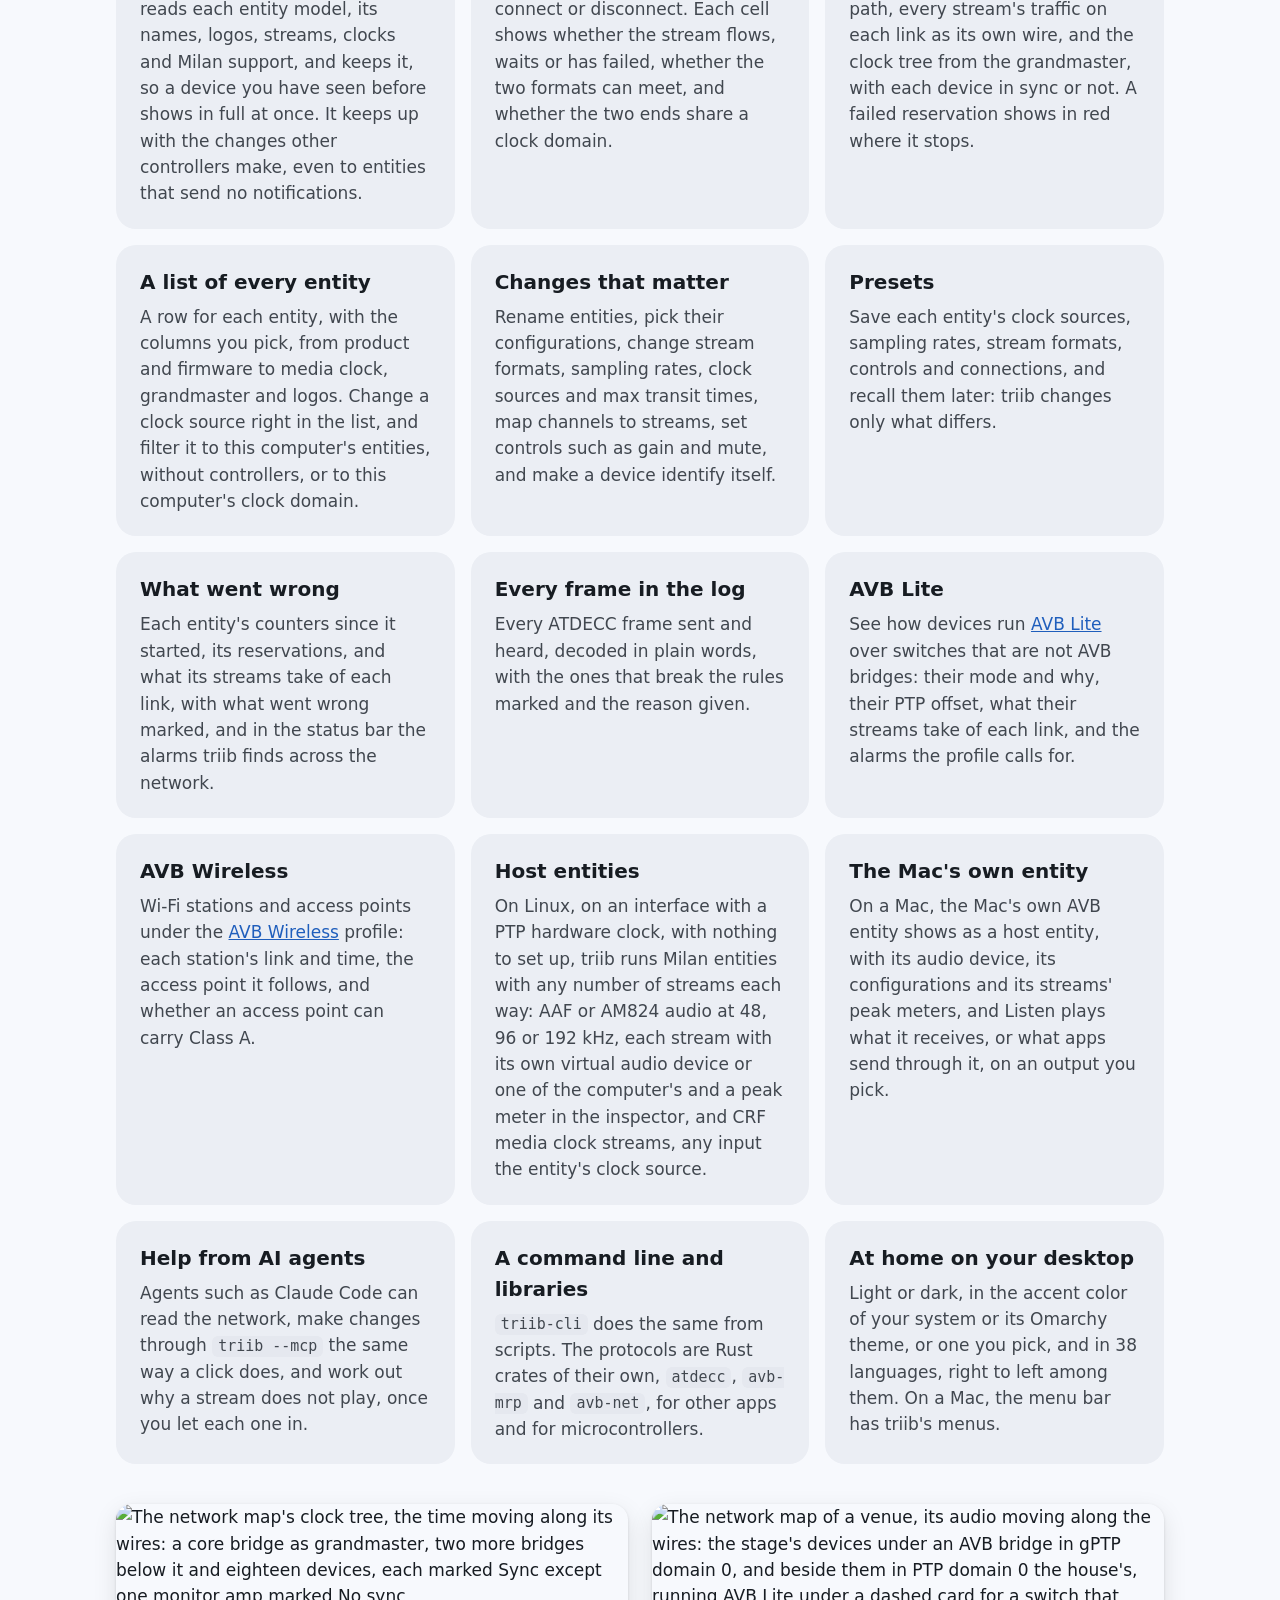
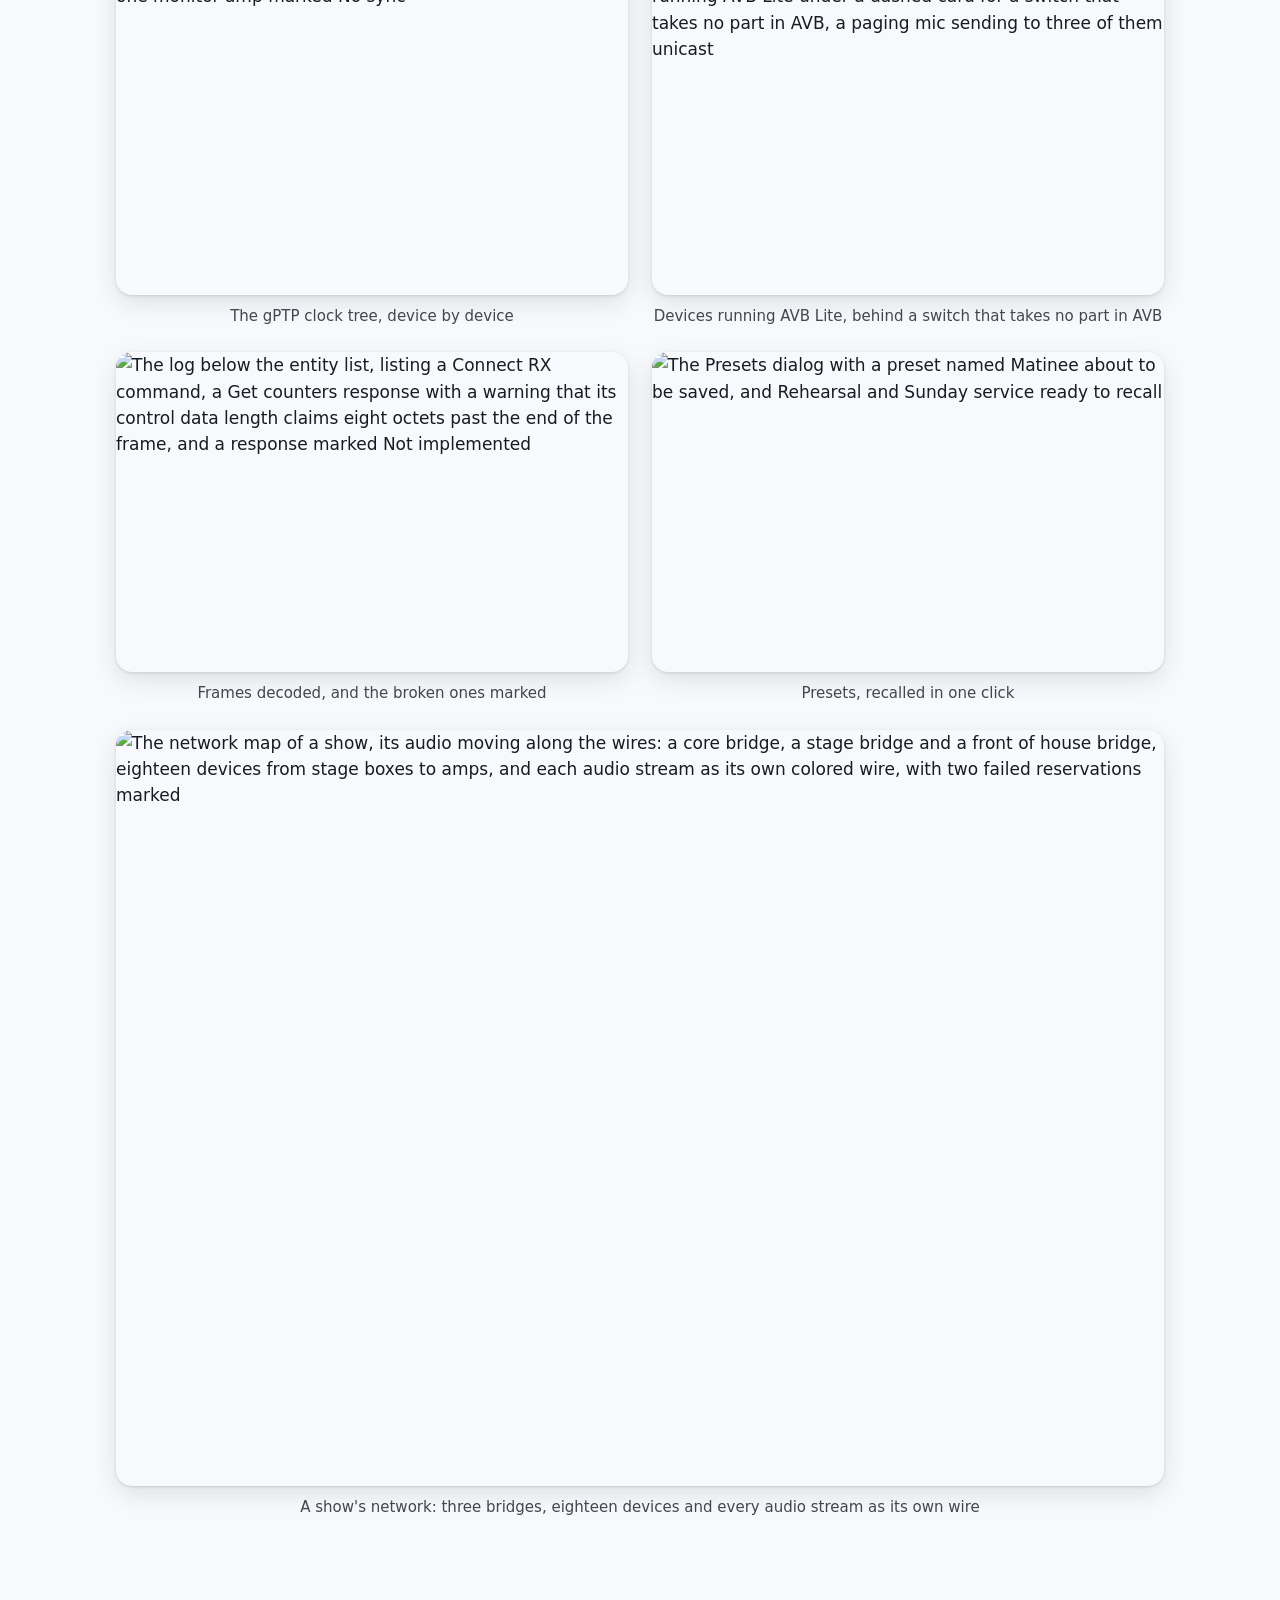
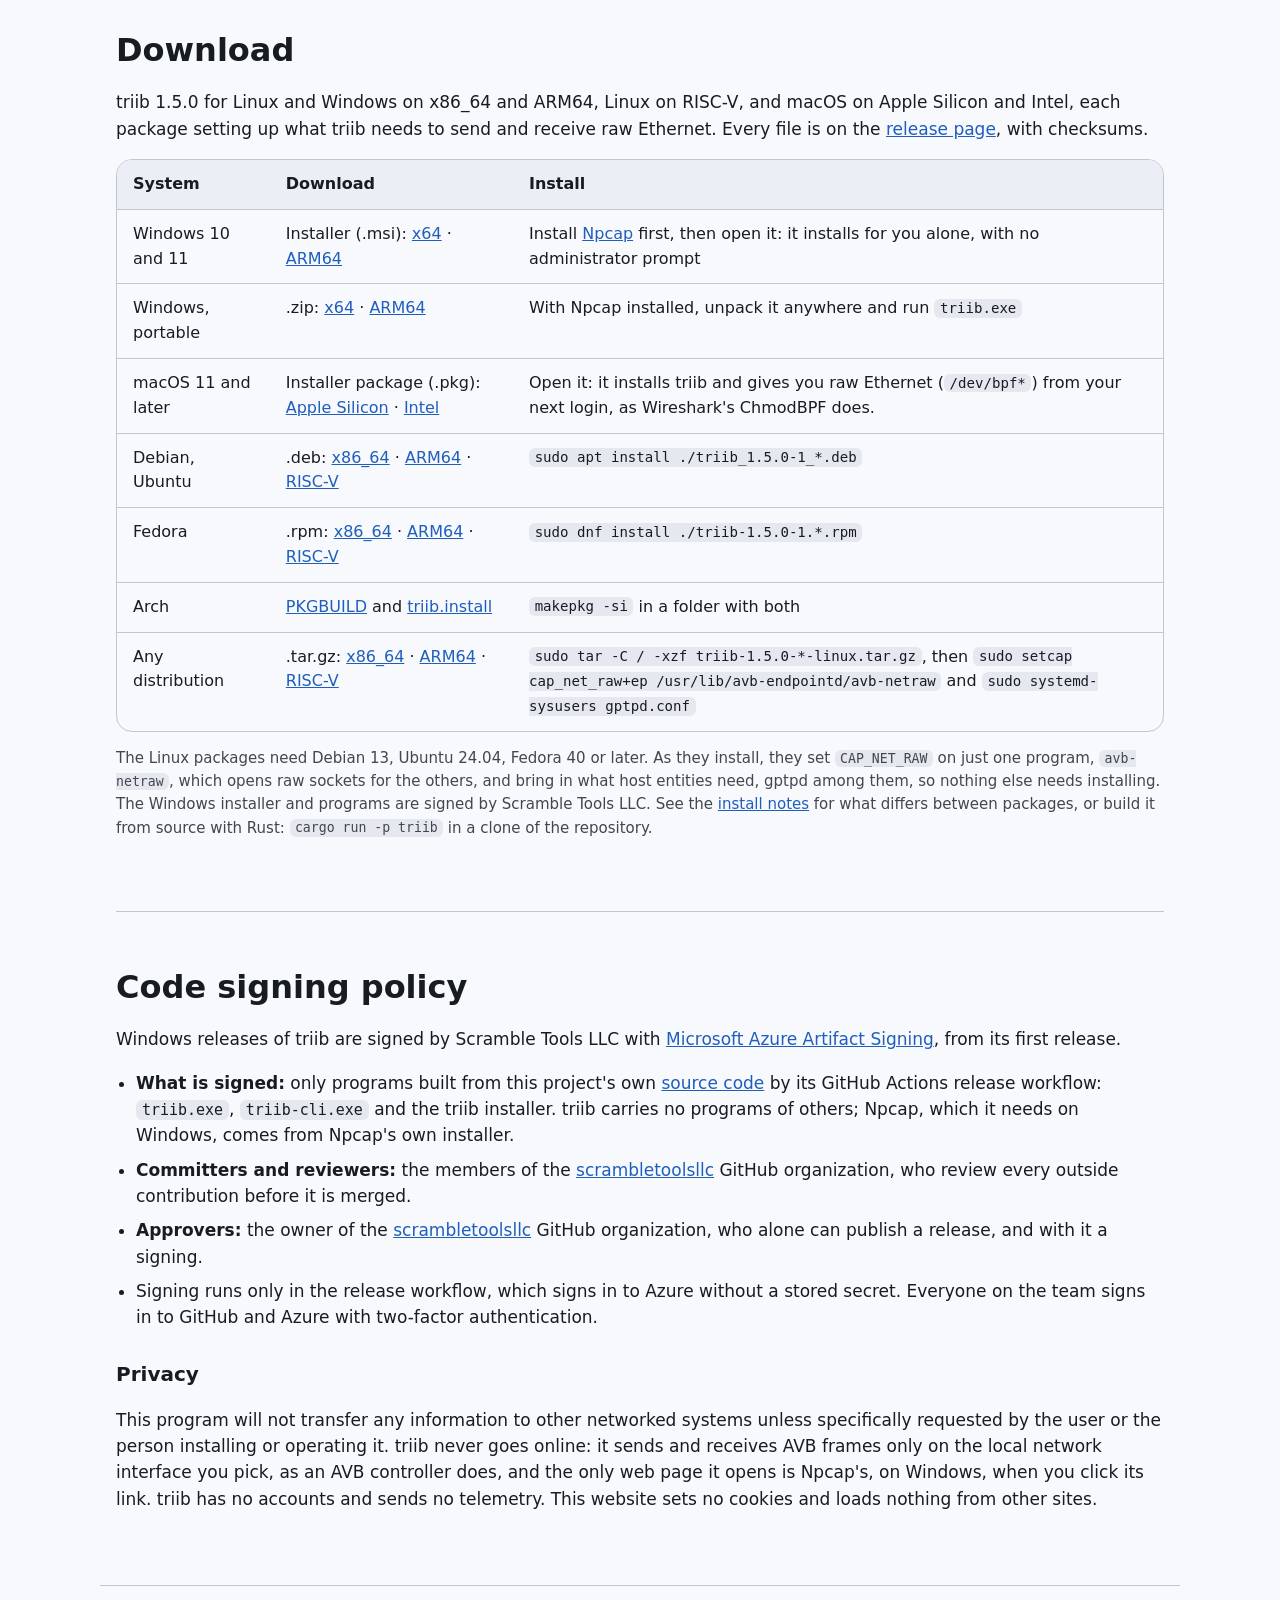
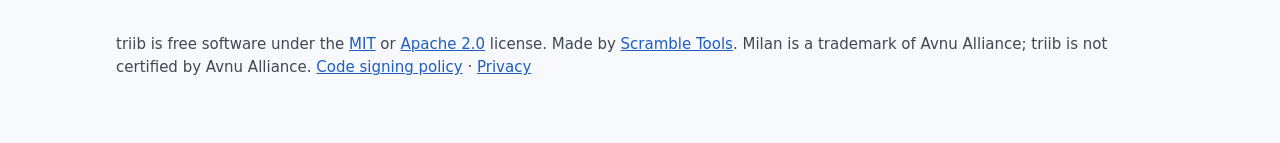
==== commit 43300b52: "docs: the website offers 1.5.0 - download links and the specs name 1.5.0, released November 21, in  " ====
--- a/site/index.html
+++ b/site/index.html
@@ -28,7 +28,7 @@
     <p class="lede"><span class="lede-first">A simple yet full-featured network audio controller.</span>
       <span class="lede-rest">Manage every Milan and AVB device, connect streams, map streams and clock across the network, change formats, clocks, channel maps and controls. On Linux, create endpoints for the host audio&nbsp;system.</span></p>
     <p class="actions">
-      <a class="button filled" href="#download">Download 1.4.0</a>
+      <a class="button filled" href="#download">Download 1.5.0</a>
       <a class="button tonal" href="https://github.com/scrambletoolsllc/triib">Source on GitHub</a>
     </p>
     <p class="small">Free and open source under MIT or Apache 2.0, on Linux, Windows and macOS. In 38 languages, including right-to-left.</p>
@@ -113,18 +113,18 @@
 
   <section id="download" class="download">
     <h2>Download</h2>
-    <p>triib 1.4.0 for Linux and Windows on x86_64 and ARM64, Linux on RISC-V, and macOS on Apple Silicon and Intel, each package setting up what triib needs to send and receive raw Ethernet. Every file is on the <a href="https://github.com/scrambletoolsllc/triib/releases/latest">release page</a>, with checksums.</p>
+    <p>triib 1.5.0 for Linux and Windows on x86_64 and ARM64, Linux on RISC-V, and macOS on Apple Silicon and Intel, each package setting up what triib needs to send and receive raw Ethernet. Every file is on the <a href="https://github.com/scrambletoolsllc/triib/releases/latest">release page</a>, with checksums.</p>
     <div class="table">
       <table>
         <thead><tr><th>System</th><th>Download</th><th>Install</th></tr></thead>
         <tbody>
-          <tr><td>Windows 10 and 11</td><td>Installer (.msi): <a href="https://github.com/scrambletoolsllc/triib/releases/download/v1.4.0/triib-1.4.0-x64.msi">x64</a> · <a href="https://github.com/scrambletoolsllc/triib/releases/download/v1.4.0/triib-1.4.0-arm64.msi">ARM64</a></td><td>Install <a href="https://npcap.com">Npcap</a> first, then open it: it installs for you alone, with no administrator prompt</td></tr>
-          <tr><td>Windows, portable</td><td>.zip: <a href="https://github.com/scrambletoolsllc/triib/releases/download/v1.4.0/triib-1.4.0-x64-windows.zip">x64</a> · <a href="https://github.com/scrambletoolsllc/triib/releases/download/v1.4.0/triib-1.4.0-arm64-windows.zip">ARM64</a></td><td>With Npcap installed, unpack it anywhere and run <code>triib.exe</code></td></tr>
-          <tr><td>macOS 11 and later</td><td>Installer package (.pkg): <a href="https://github.com/scrambletoolsllc/triib/releases/download/v1.4.0/triib-1.4.0-arm64.pkg">Apple Silicon</a> · <a href="https://github.com/scrambletoolsllc/triib/releases/download/v1.4.0/triib-1.4.0-x86_64.pkg">Intel</a></td><td>Open it: it installs triib and gives you raw Ethernet (<code>/dev/bpf*</code>) from your next login, as Wireshark's ChmodBPF does.</td></tr>
-          <tr><td>Debian, Ubuntu</td><td>.deb: <a href="https://github.com/scrambletoolsllc/triib/releases/download/v1.4.0/triib_1.4.0-1_amd64.deb">x86_64</a> · <a href="https://github.com/scrambletoolsllc/triib/releases/download/v1.4.0/triib_1.4.0-1_arm64.deb">ARM64</a> · <a href="https://github.com/scrambletoolsllc/triib/releases/download/v1.4.0/triib_1.4.0-1_riscv64.deb">RISC-V</a></td><td><code>sudo apt install ./triib_1.4.0-1_*.deb</code></td></tr>
-          <tr><td>Fedora</td><td>.rpm: <a href="https://github.com/scrambletoolsllc/triib/releases/download/v1.4.0/triib-1.4.0-1.x86_64.rpm">x86_64</a> · <a href="https://github.com/scrambletoolsllc/triib/releases/download/v1.4.0/triib-1.4.0-1.aarch64.rpm">ARM64</a> · <a href="https://github.com/scrambletoolsllc/triib/releases/download/v1.4.0/triib-1.4.0-1.riscv64.rpm">RISC-V</a></td><td><code>sudo dnf install ./triib-1.4.0-1.*.rpm</code></td></tr>
-          <tr><td>Arch</td><td><a href="https://github.com/scrambletoolsllc/triib/releases/download/v1.4.0/PKGBUILD">PKGBUILD</a> and <a href="https://github.com/scrambletoolsllc/triib/releases/download/v1.4.0/triib.install">triib.install</a></td><td><code>makepkg -si</code> in a folder with both</td></tr>
-          <tr><td>Any distribution</td><td>.tar.gz: <a href="https://github.com/scrambletoolsllc/triib/releases/download/v1.4.0/triib-1.4.0-x86_64-linux.tar.gz">x86_64</a> · <a href="https://github.com/scrambletoolsllc/triib/releases/download/v1.4.0/triib-1.4.0-aarch64-linux.tar.gz">ARM64</a> · <a href="https://github.com/scrambletoolsllc/triib/releases/download/v1.4.0/triib-1.4.0-riscv64-linux.tar.gz">RISC-V</a></td><td><code>sudo tar -C / -xzf triib-1.4.0-*-linux.tar.gz</code>, then <code>sudo setcap cap_net_raw+ep /usr/lib/avb-endpointd/avb-netraw</code> and <code>sudo systemd-sysusers gptpd.conf</code></td></tr>
+          <tr><td>Windows 10 and 11</td><td>Installer (.msi): <a href="https://github.com/scrambletoolsllc/triib/releases/download/v1.5.0/triib-1.5.0-x64.msi">x64</a> · <a href="https://github.com/scrambletoolsllc/triib/releases/download/v1.5.0/triib-1.5.0-arm64.msi">ARM64</a></td><td>Install <a href="https://npcap.com">Npcap</a> first, then open it: it installs for you alone, with no administrator prompt</td></tr>
+          <tr><td>Windows, portable</td><td>.zip: <a href="https://github.com/scrambletoolsllc/triib/releases/download/v1.5.0/triib-1.5.0-x64-windows.zip">x64</a> · <a href="https://github.com/scrambletoolsllc/triib/releases/download/v1.5.0/triib-1.5.0-arm64-windows.zip">ARM64</a></td><td>With Npcap installed, unpack it anywhere and run <code>triib.exe</code></td></tr>
+          <tr><td>macOS 11 and later</td><td>Installer package (.pkg): <a href="https://github.com/scrambletoolsllc/triib/releases/download/v1.5.0/triib-1.5.0-arm64.pkg">Apple Silicon</a> · <a href="https://github.com/scrambletoolsllc/triib/releases/download/v1.5.0/triib-1.5.0-x86_64.pkg">Intel</a></td><td>Open it: it installs triib and gives you raw Ethernet (<code>/dev/bpf*</code>) from your next login, as Wireshark's ChmodBPF does.</td></tr>
+          <tr><td>Debian, Ubuntu</td><td>.deb: <a href="https://github.com/scrambletoolsllc/triib/releases/download/v1.5.0/triib_1.5.0-1_amd64.deb">x86_64</a> · <a href="https://github.com/scrambletoolsllc/triib/releases/download/v1.5.0/triib_1.5.0-1_arm64.deb">ARM64</a> · <a href="https://github.com/scrambletoolsllc/triib/releases/download/v1.5.0/triib_1.5.0-1_riscv64.deb">RISC-V</a></td><td><code>sudo apt install ./triib_1.5.0-1_*.deb</code></td></tr>
+          <tr><td>Fedora</td><td>.rpm: <a href="https://github.com/scrambletoolsllc/triib/releases/download/v1.5.0/triib-1.5.0-1.x86_64.rpm">x86_64</a> · <a href="https://github.com/scrambletoolsllc/triib/releases/download/v1.5.0/triib-1.5.0-1.aarch64.rpm">ARM64</a> · <a href="https://github.com/scrambletoolsllc/triib/releases/download/v1.5.0/triib-1.5.0-1.riscv64.rpm">RISC-V</a></td><td><code>sudo dnf install ./triib-1.5.0-1.*.rpm</code></td></tr>
+          <tr><td>Arch</td><td><a href="https://github.com/scrambletoolsllc/triib/releases/download/v1.5.0/PKGBUILD">PKGBUILD</a> and <a href="https://github.com/scrambletoolsllc/triib/releases/download/v1.5.0/triib.install">triib.install</a></td><td><code>makepkg -si</code> in a folder with both</td></tr>
+          <tr><td>Any distribution</td><td>.tar.gz: <a href="https://github.com/scrambletoolsllc/triib/releases/download/v1.5.0/triib-1.5.0-x86_64-linux.tar.gz">x86_64</a> · <a href="https://github.com/scrambletoolsllc/triib/releases/download/v1.5.0/triib-1.5.0-aarch64-linux.tar.gz">ARM64</a> · <a href="https://github.com/scrambletoolsllc/triib/releases/download/v1.5.0/triib-1.5.0-riscv64-linux.tar.gz">RISC-V</a></td><td><code>sudo tar -C / -xzf triib-1.5.0-*-linux.tar.gz</code>, then <code>sudo setcap cap_net_raw+ep /usr/lib/avb-endpointd/avb-netraw</code> and <code>sudo systemd-sysusers gptpd.conf</code></td></tr>
         </tbody>
       </table>
     </div>
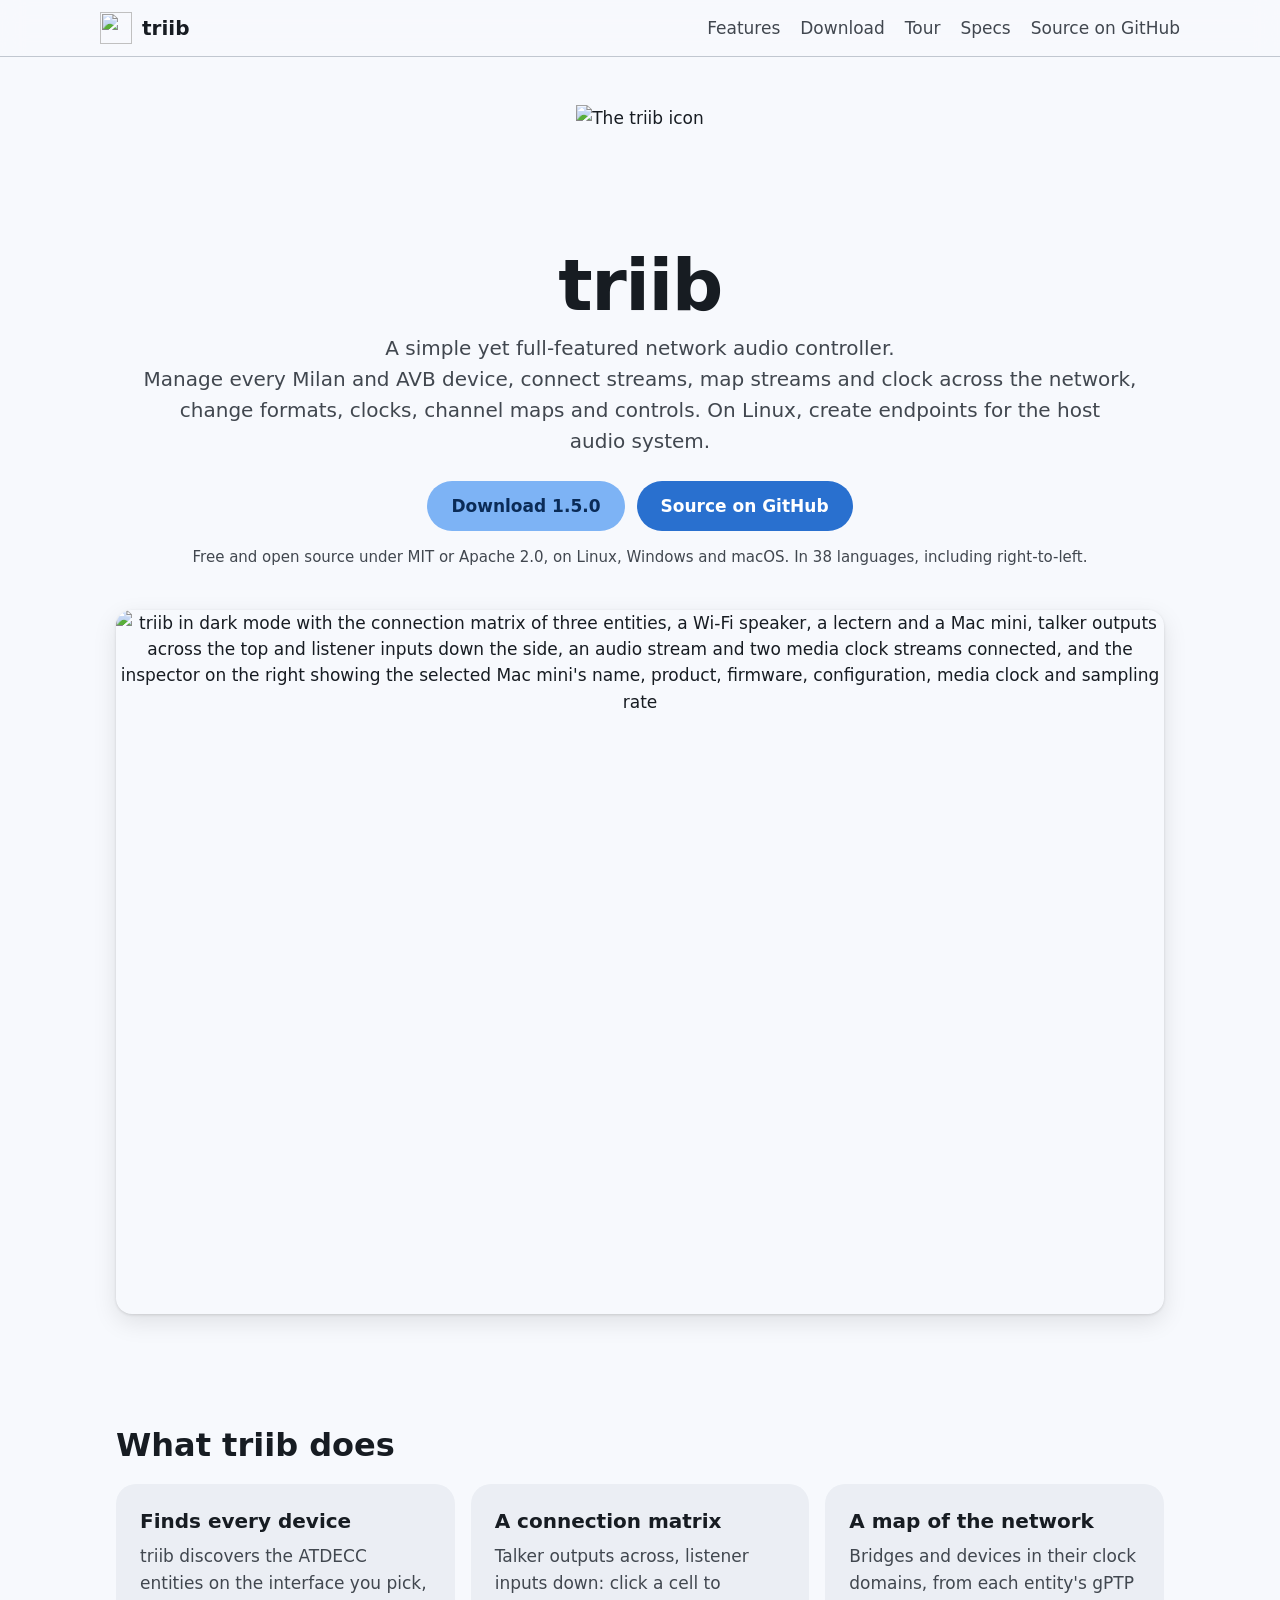
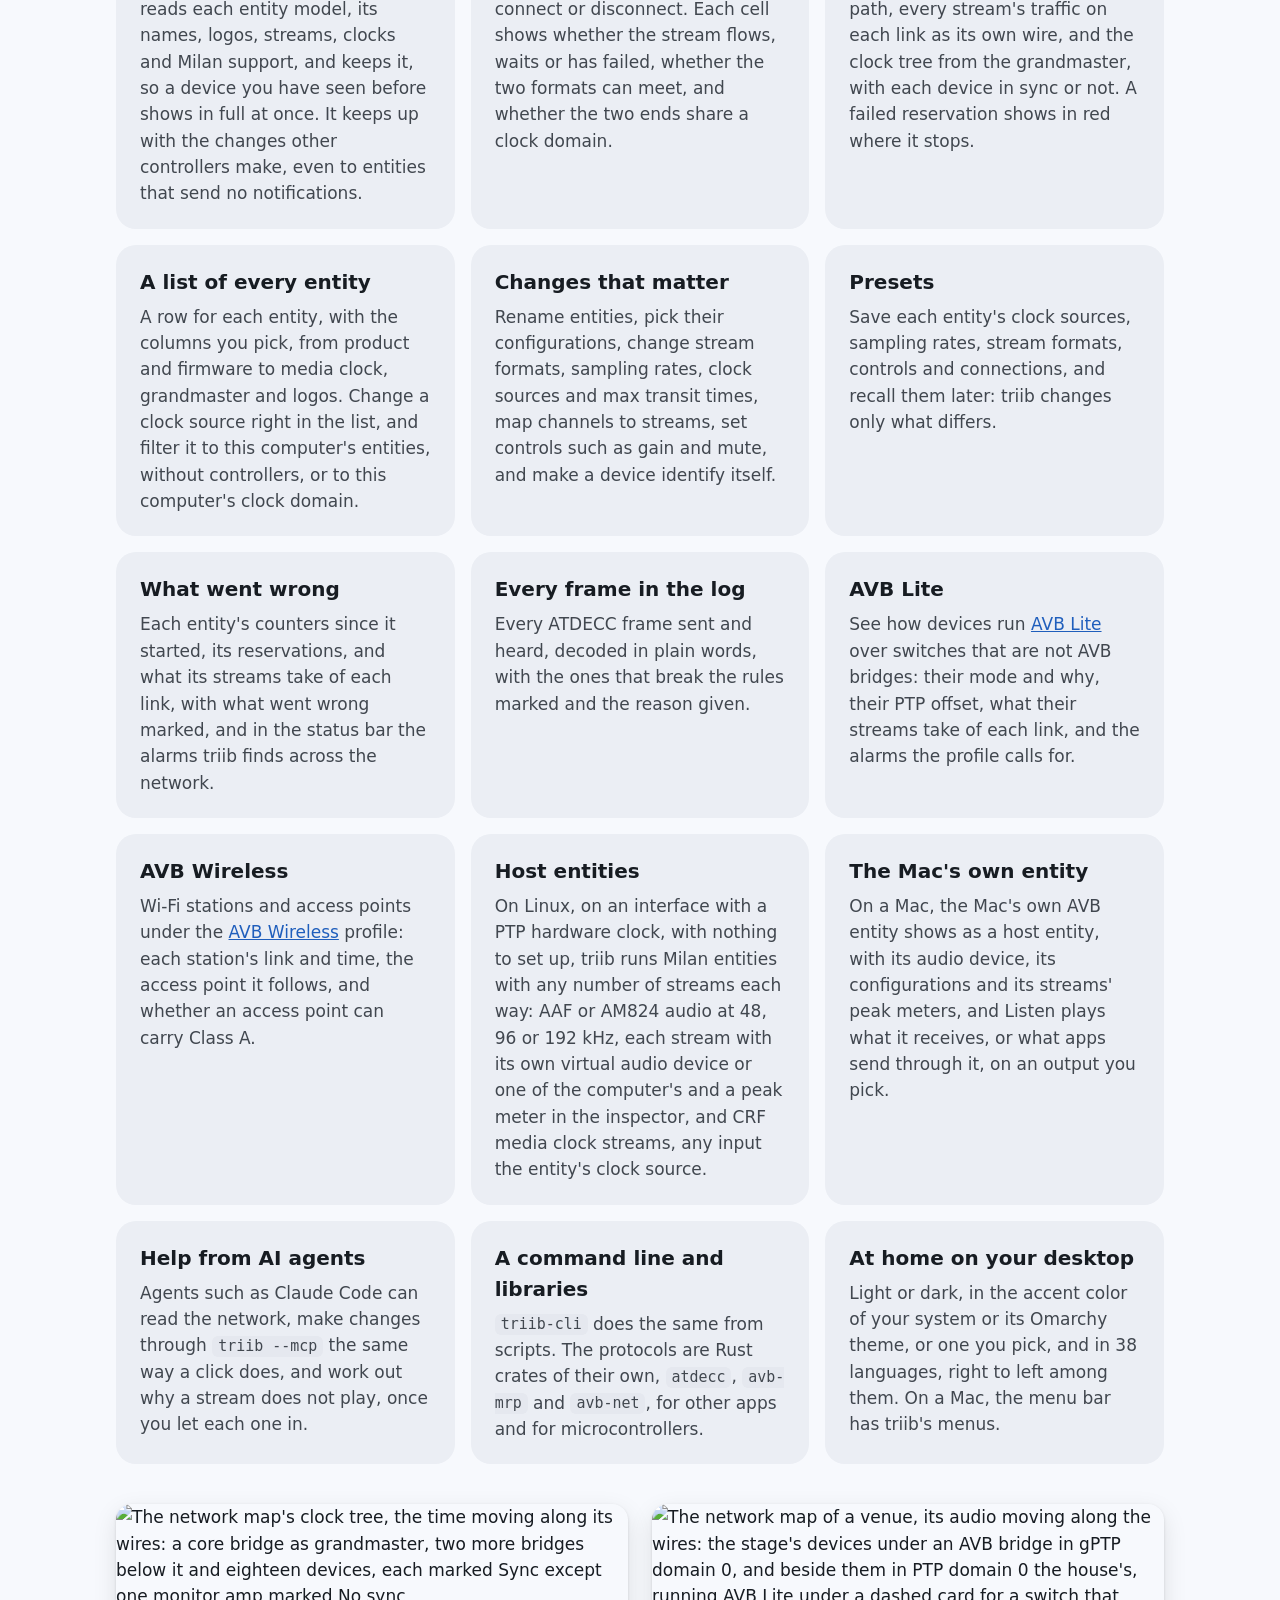
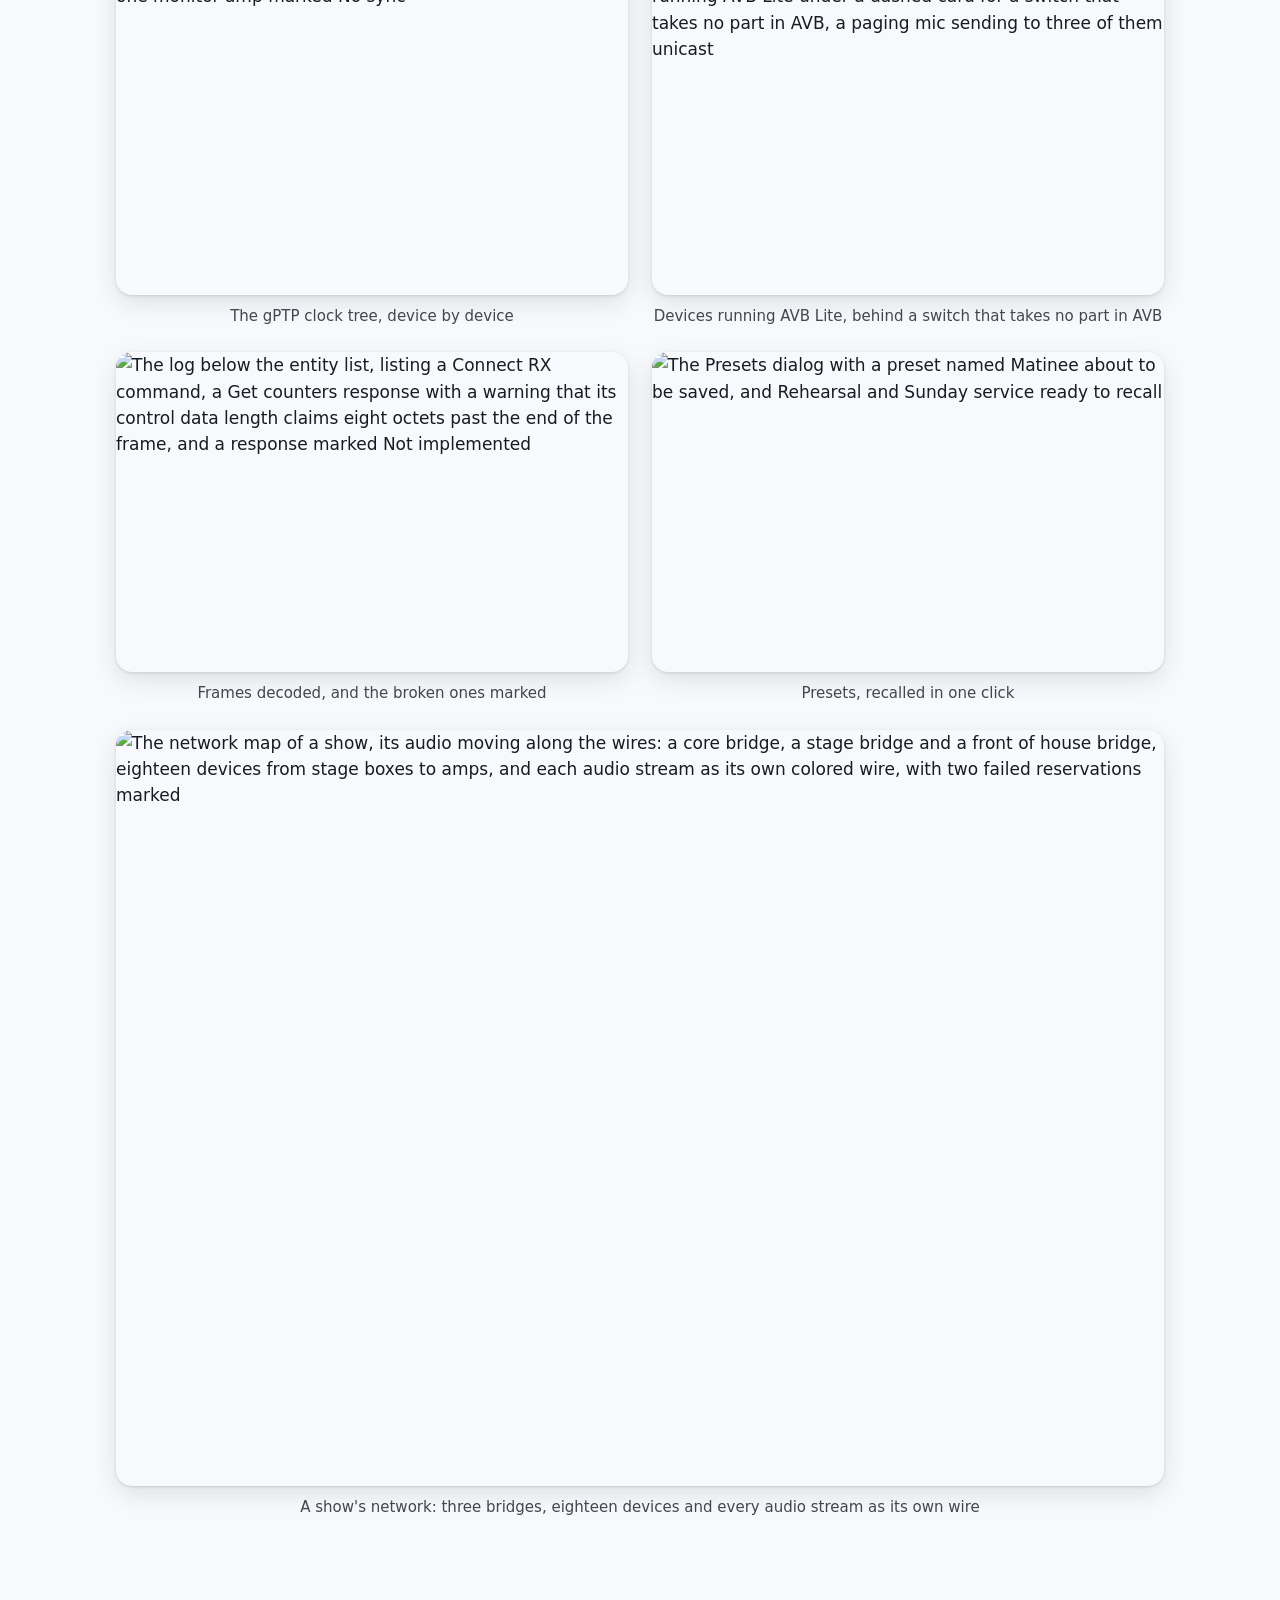
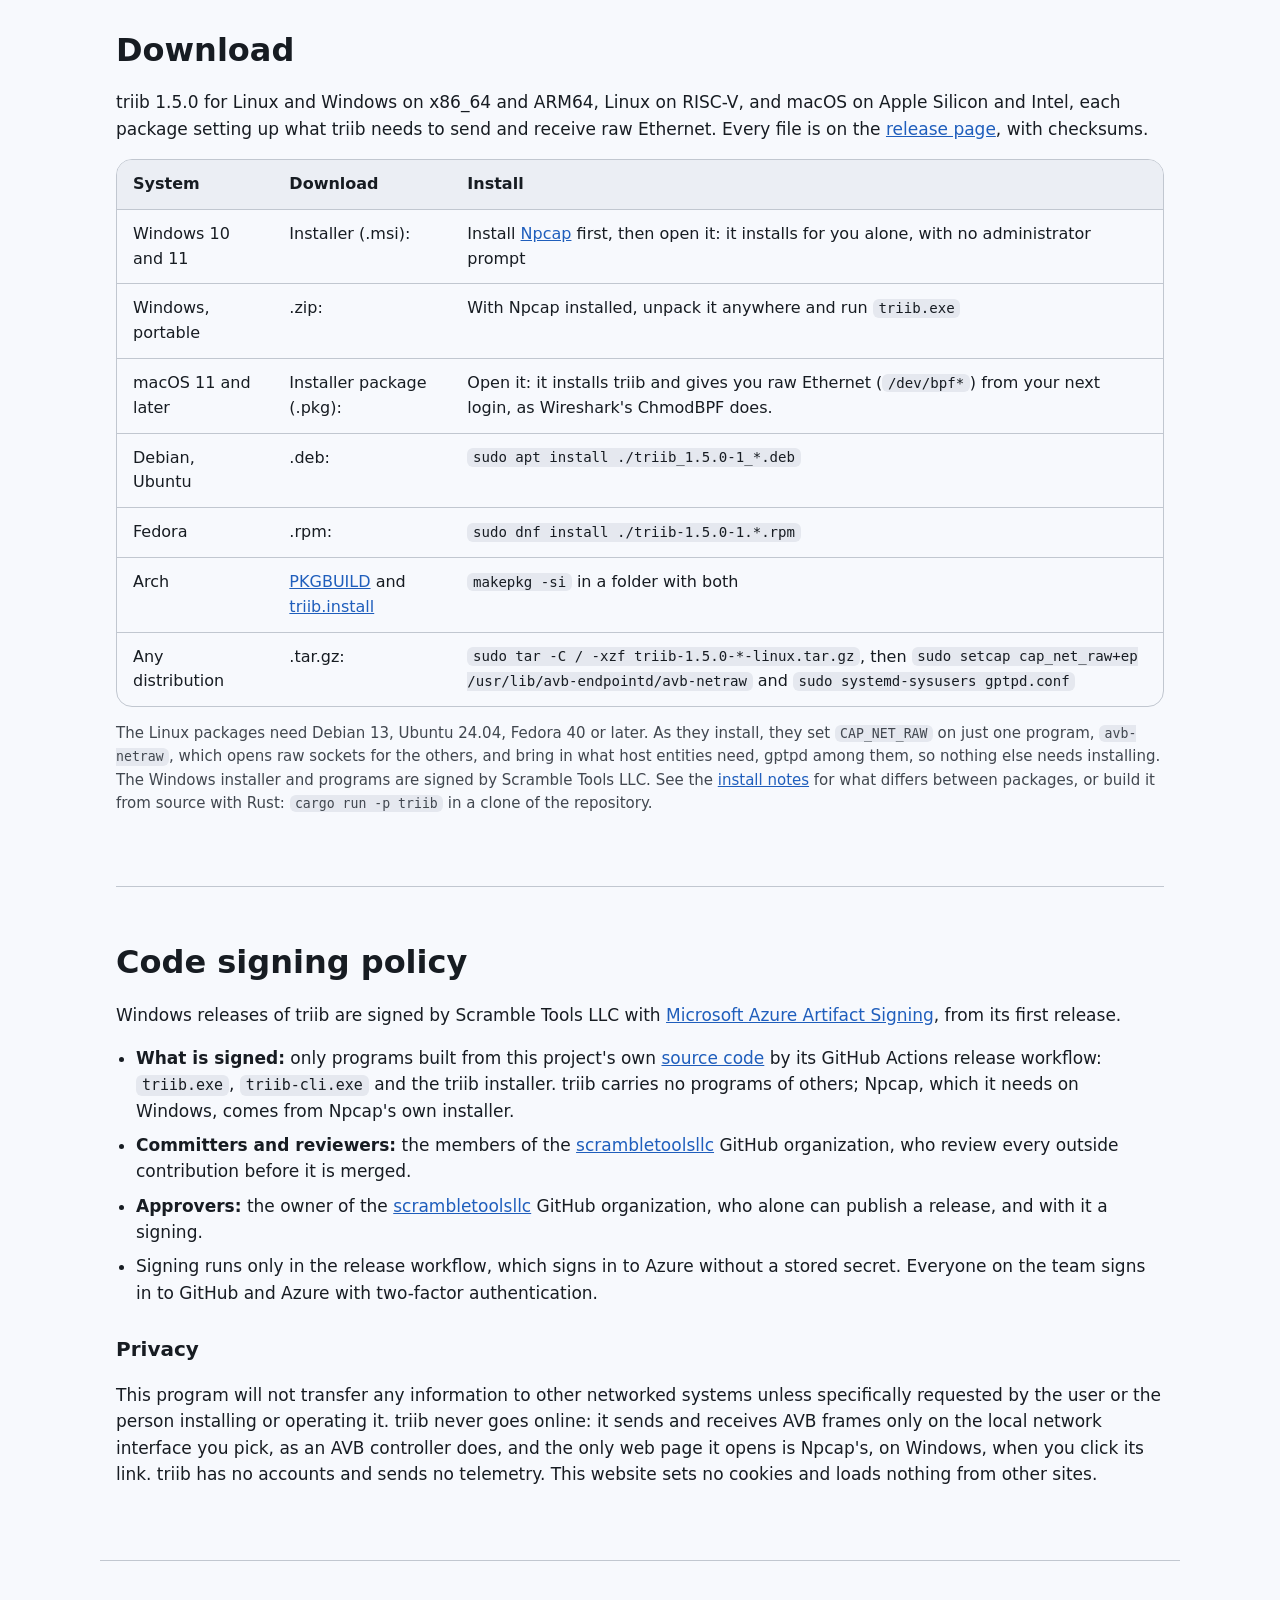
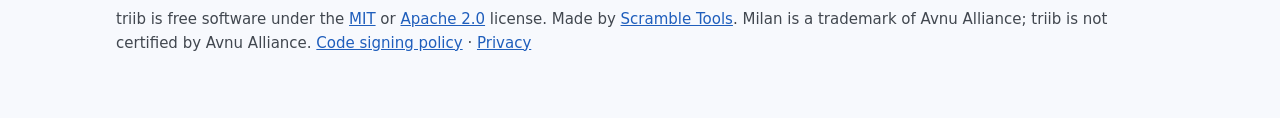
==== commit c649b888: "update: build the download table from releases - fill in triib.run's download table from the latest " ====
--- a/site/index.html
+++ b/site/index.html
@@ -118,13 +118,14 @@
       <table>
         <thead><tr><th>System</th><th>Download</th><th>Install</th></tr></thead>
         <tbody>
-          <tr><td>Windows 10 and 11</td><td>Installer (.msi): <a href="https://github.com/scrambletoolsllc/triib/releases/download/v1.5.0/triib-1.5.0-x64.msi">x64</a> · <a href="https://github.com/scrambletoolsllc/triib/releases/download/v1.5.0/triib-1.5.0-arm64.msi">ARM64</a></td><td>Install <a href="https://npcap.com">Npcap</a> first, then open it: it installs for you alone, with no administrator prompt</td></tr>
-          <tr><td>Windows, portable</td><td>.zip: <a href="https://github.com/scrambletoolsllc/triib/releases/download/v1.5.0/triib-1.5.0-x64-windows.zip">x64</a> · <a href="https://github.com/scrambletoolsllc/triib/releases/download/v1.5.0/triib-1.5.0-arm64-windows.zip">ARM64</a></td><td>With Npcap installed, unpack it anywhere and run <code>triib.exe</code></td></tr>
-          <tr><td>macOS 11 and later</td><td>Installer package (.pkg): <a href="https://github.com/scrambletoolsllc/triib/releases/download/v1.5.0/triib-1.5.0-arm64.pkg">Apple Silicon</a> · <a href="https://github.com/scrambletoolsllc/triib/releases/download/v1.5.0/triib-1.5.0-x86_64.pkg">Intel</a></td><td>Open it: it installs triib and gives you raw Ethernet (<code>/dev/bpf*</code>) from your next login, as Wireshark's ChmodBPF does.</td></tr>
-          <tr><td>Debian, Ubuntu</td><td>.deb: <a href="https://github.com/scrambletoolsllc/triib/releases/download/v1.5.0/triib_1.5.0-1_amd64.deb">x86_64</a> · <a href="https://github.com/scrambletoolsllc/triib/releases/download/v1.5.0/triib_1.5.0-1_arm64.deb">ARM64</a> · <a href="https://github.com/scrambletoolsllc/triib/releases/download/v1.5.0/triib_1.5.0-1_riscv64.deb">RISC-V</a></td><td><code>sudo apt install ./triib_1.5.0-1_*.deb</code></td></tr>
-          <tr><td>Fedora</td><td>.rpm: <a href="https://github.com/scrambletoolsllc/triib/releases/download/v1.5.0/triib-1.5.0-1.x86_64.rpm">x86_64</a> · <a href="https://github.com/scrambletoolsllc/triib/releases/download/v1.5.0/triib-1.5.0-1.aarch64.rpm">ARM64</a> · <a href="https://github.com/scrambletoolsllc/triib/releases/download/v1.5.0/triib-1.5.0-1.riscv64.rpm">RISC-V</a></td><td><code>sudo dnf install ./triib-1.5.0-1.*.rpm</code></td></tr>
-          <tr><td>Arch</td><td><a href="https://github.com/scrambletoolsllc/triib/releases/download/v1.5.0/PKGBUILD">PKGBUILD</a> and <a href="https://github.com/scrambletoolsllc/triib/releases/download/v1.5.0/triib.install">triib.install</a></td><td><code>makepkg -si</code> in a folder with both</td></tr>
-          <tr><td>Any distribution</td><td>.tar.gz: <a href="https://github.com/scrambletoolsllc/triib/releases/download/v1.5.0/triib-1.5.0-x86_64-linux.tar.gz">x86_64</a> · <a href="https://github.com/scrambletoolsllc/triib/releases/download/v1.5.0/triib-1.5.0-aarch64-linux.tar.gz">ARM64</a> · <a href="https://github.com/scrambletoolsllc/triib/releases/download/v1.5.0/triib-1.5.0-riscv64-linux.tar.gz">RISC-V</a></td><td><code>sudo tar -C / -xzf triib-1.5.0-*-linux.tar.gz</code>, then <code>sudo setcap cap_net_raw+ep /usr/lib/avb-endpointd/avb-netraw</code> and <code>sudo systemd-sysusers gptpd.conf</code></td></tr>
+          <!-- Filled in from the latest release as the site is built: each row's links from the files it has, and a row with none left out. -->
+          <tr data-release="msi"><td>Windows 10 and 11</td><td>Installer (.msi): <span data-release-links></span></td><td>Install <a href="https://npcap.com">Npcap</a> first, then open it: it installs for you alone, with no administrator prompt</td></tr>
+          <tr data-release="zip"><td>Windows, portable</td><td>.zip: <span data-release-links></span></td><td>With Npcap installed, unpack it anywhere and run <code>triib.exe</code></td></tr>
+          <tr data-release="pkg"><td>macOS 11 and later</td><td>Installer package (.pkg): <span data-release-links></span></td><td>Open it: it installs triib and gives you raw Ethernet (<code>/dev/bpf*</code>) from your next login, as Wireshark's ChmodBPF does.</td></tr>
+          <tr data-release="deb"><td>Debian, Ubuntu</td><td>.deb: <span data-release-links></span></td><td><code>sudo apt install ./triib_1.5.0-1_*.deb</code></td></tr>
+          <tr data-release="rpm"><td>Fedora</td><td>.rpm: <span data-release-links></span></td><td><code>sudo dnf install ./triib-1.5.0-1.*.rpm</code></td></tr>
+          <tr data-release="arch"><td>Arch</td><td><a href="https://github.com/scrambletoolsllc/triib/releases/latest" data-asset="PKGBUILD">PKGBUILD</a> and <a href="https://github.com/scrambletoolsllc/triib/releases/latest" data-asset="triib.install">triib.install</a></td><td><code>makepkg -si</code> in a folder with both</td></tr>
+          <tr data-release="tar"><td>Any distribution</td><td>.tar.gz: <span data-release-links></span></td><td><code>sudo tar -C / -xzf triib-1.5.0-*-linux.tar.gz</code>, then <code>sudo setcap cap_net_raw+ep /usr/lib/avb-endpointd/avb-netraw</code> and <code>sudo systemd-sysusers gptpd.conf</code></td></tr>
         </tbody>
       </table>
     </div>
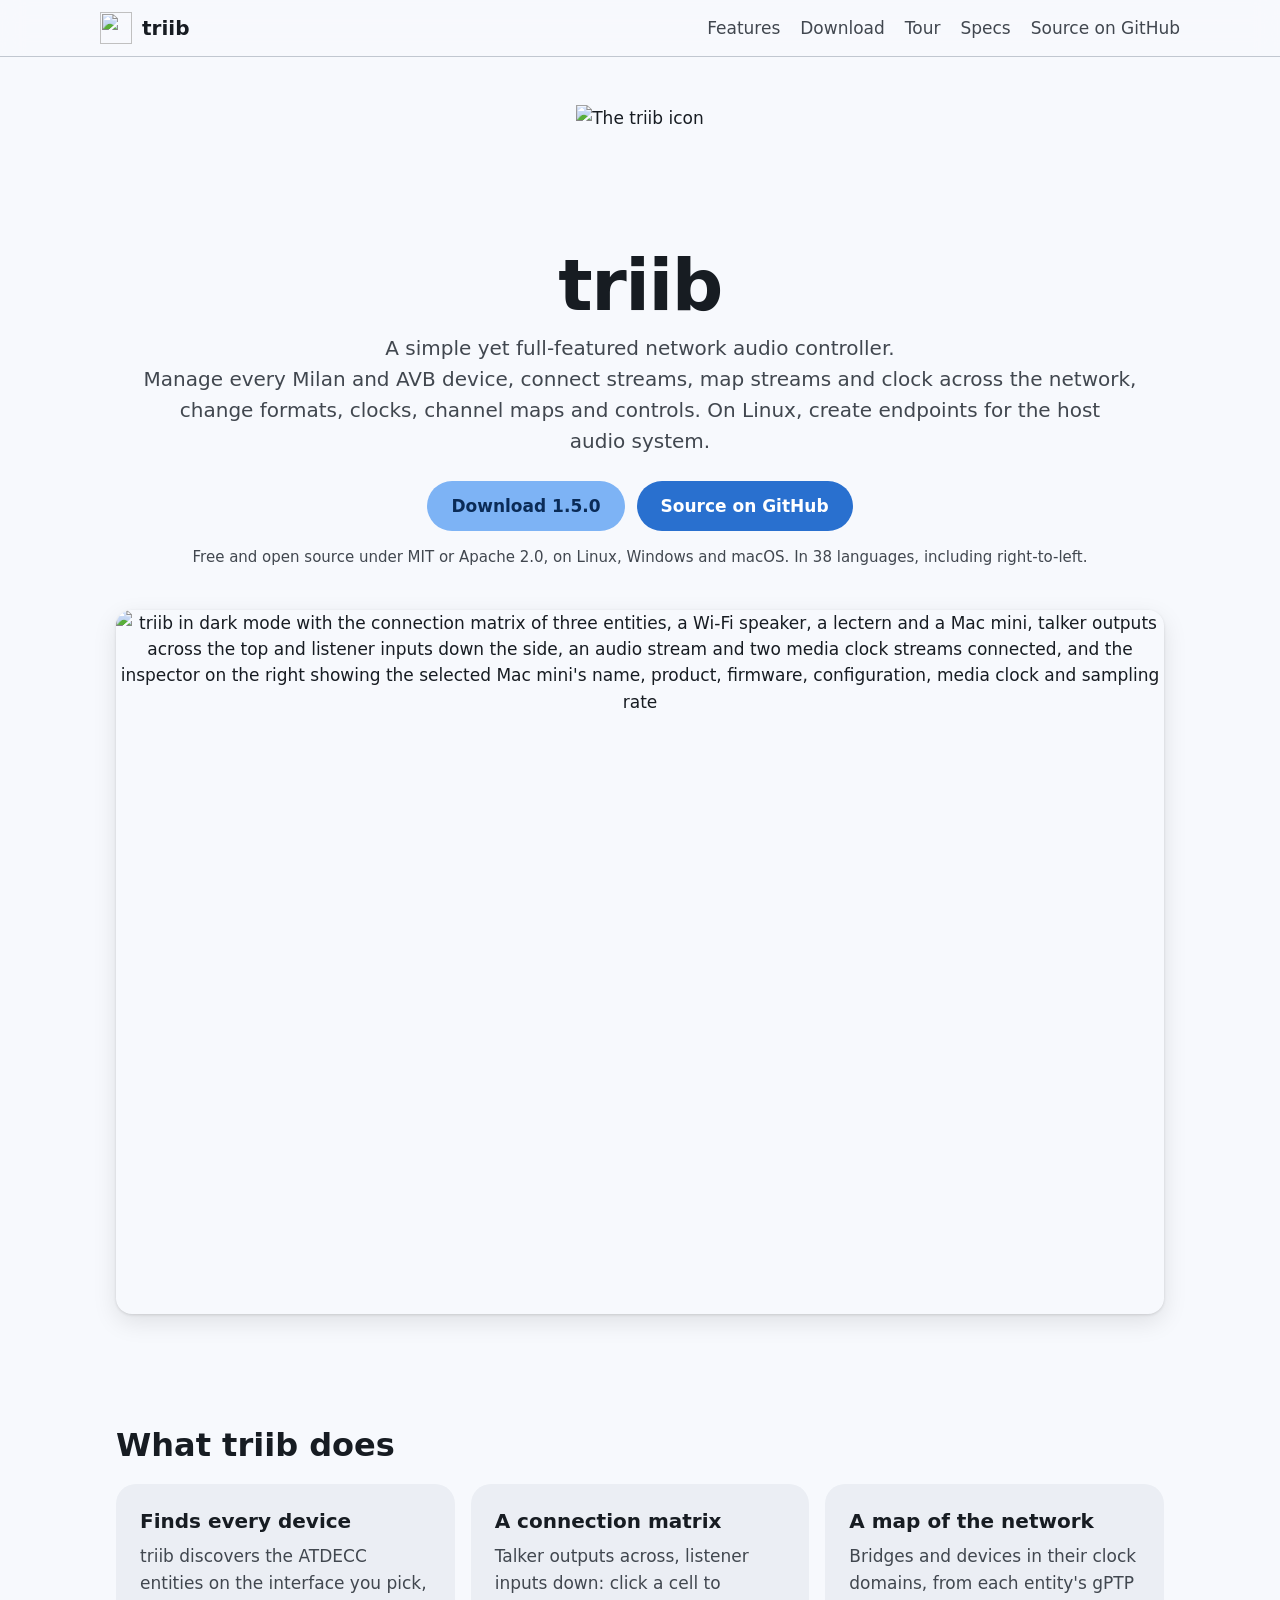
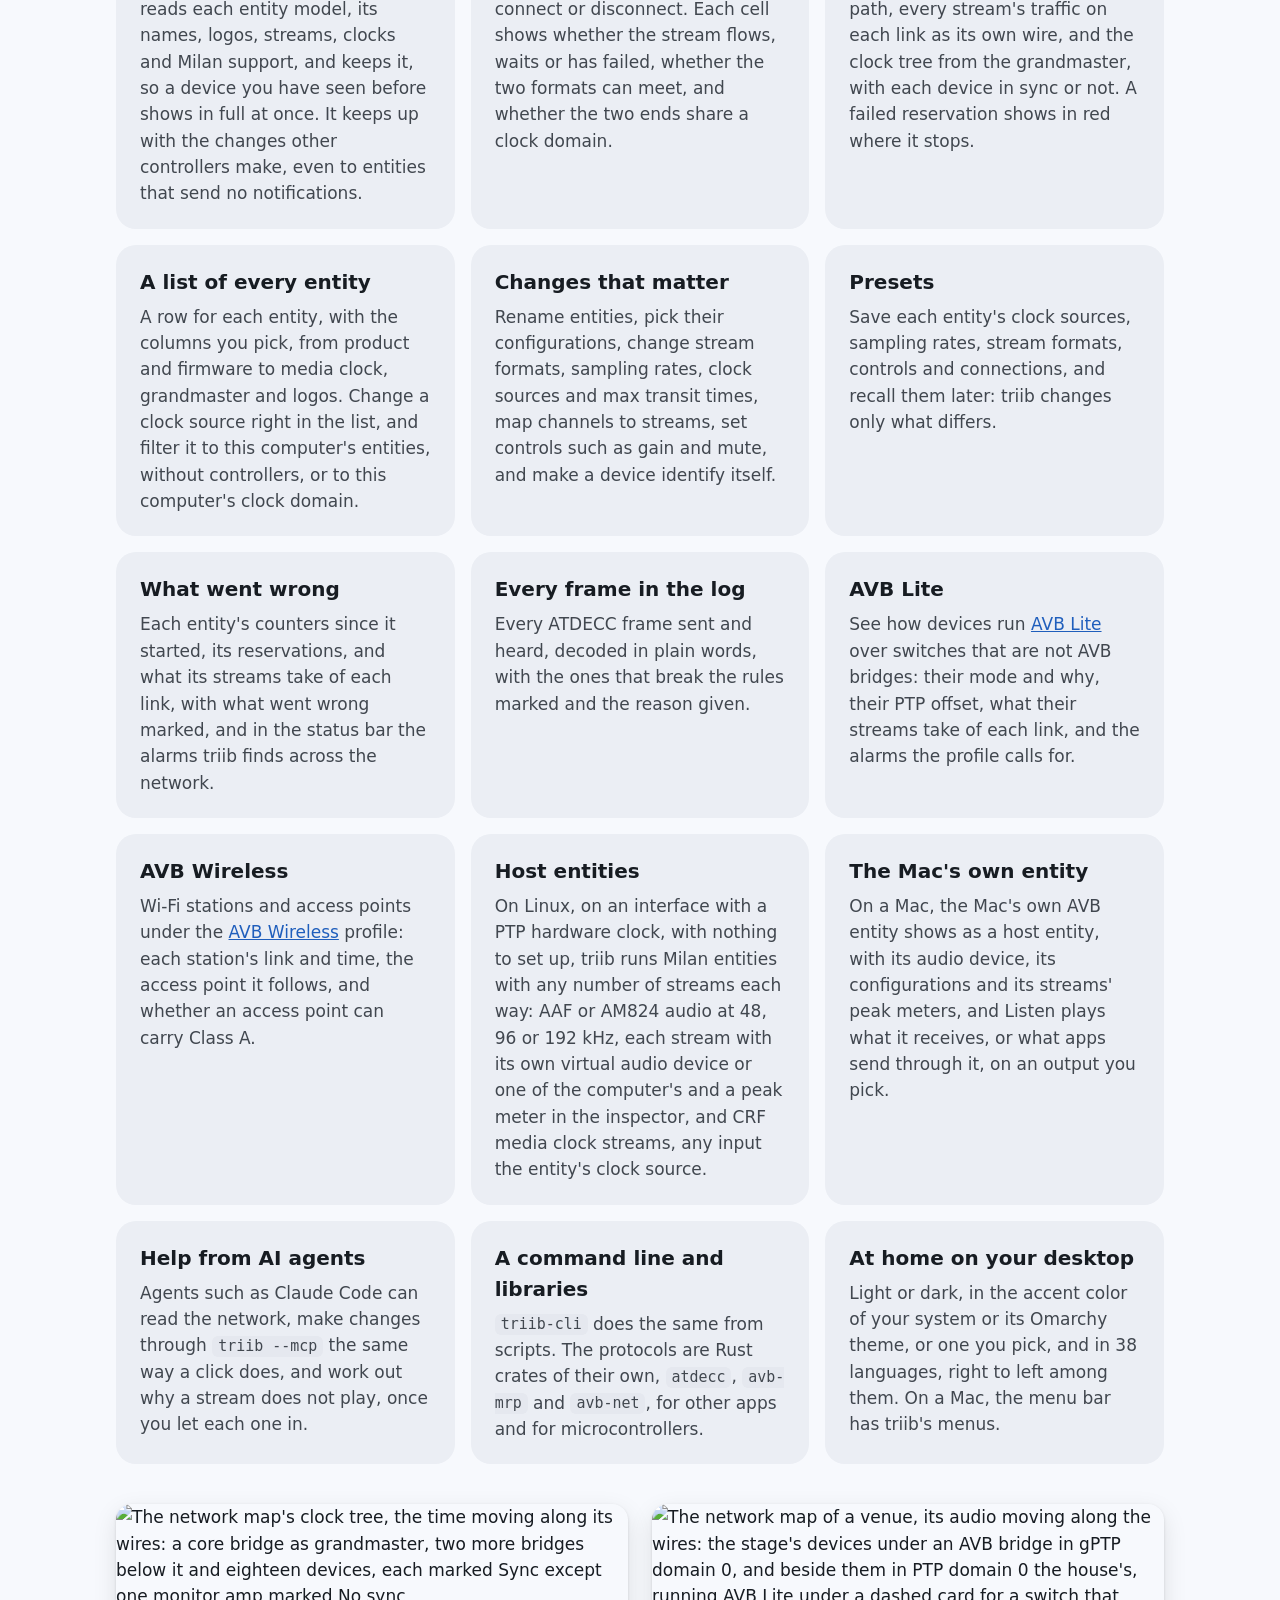
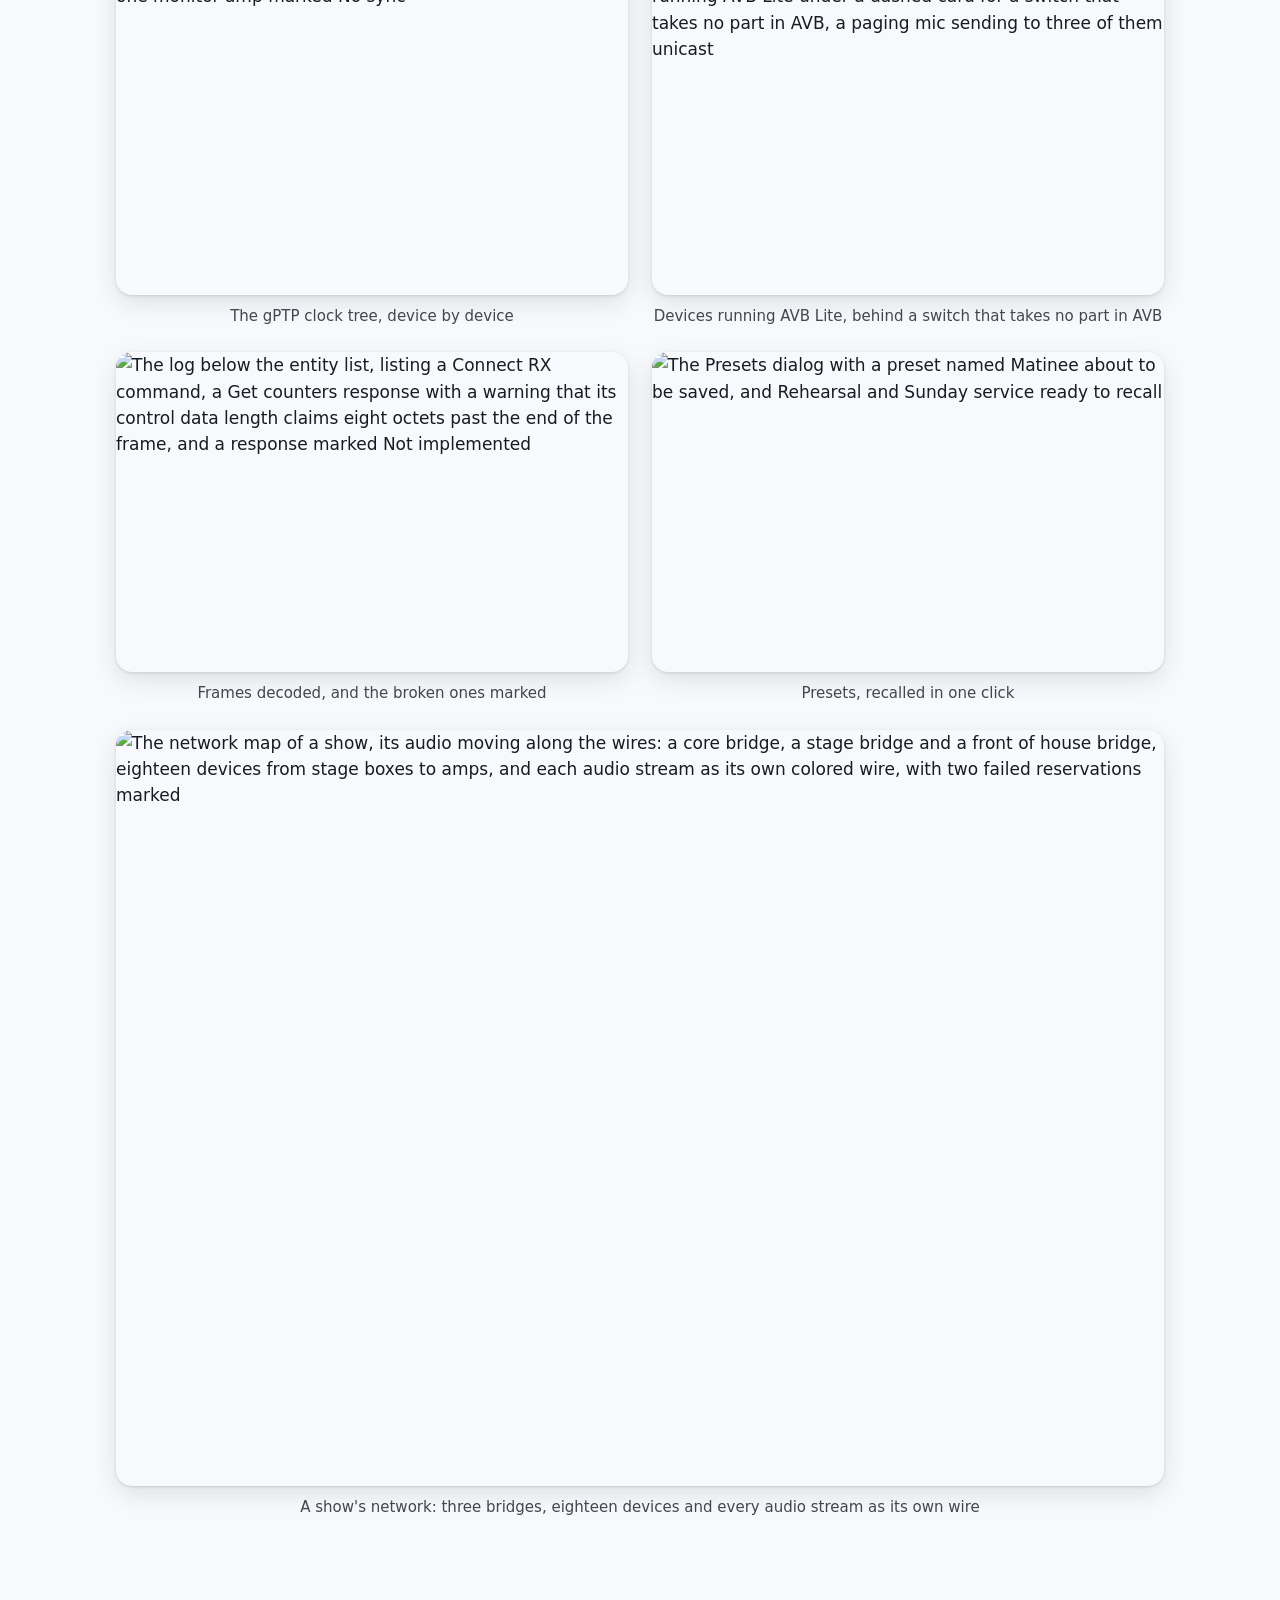
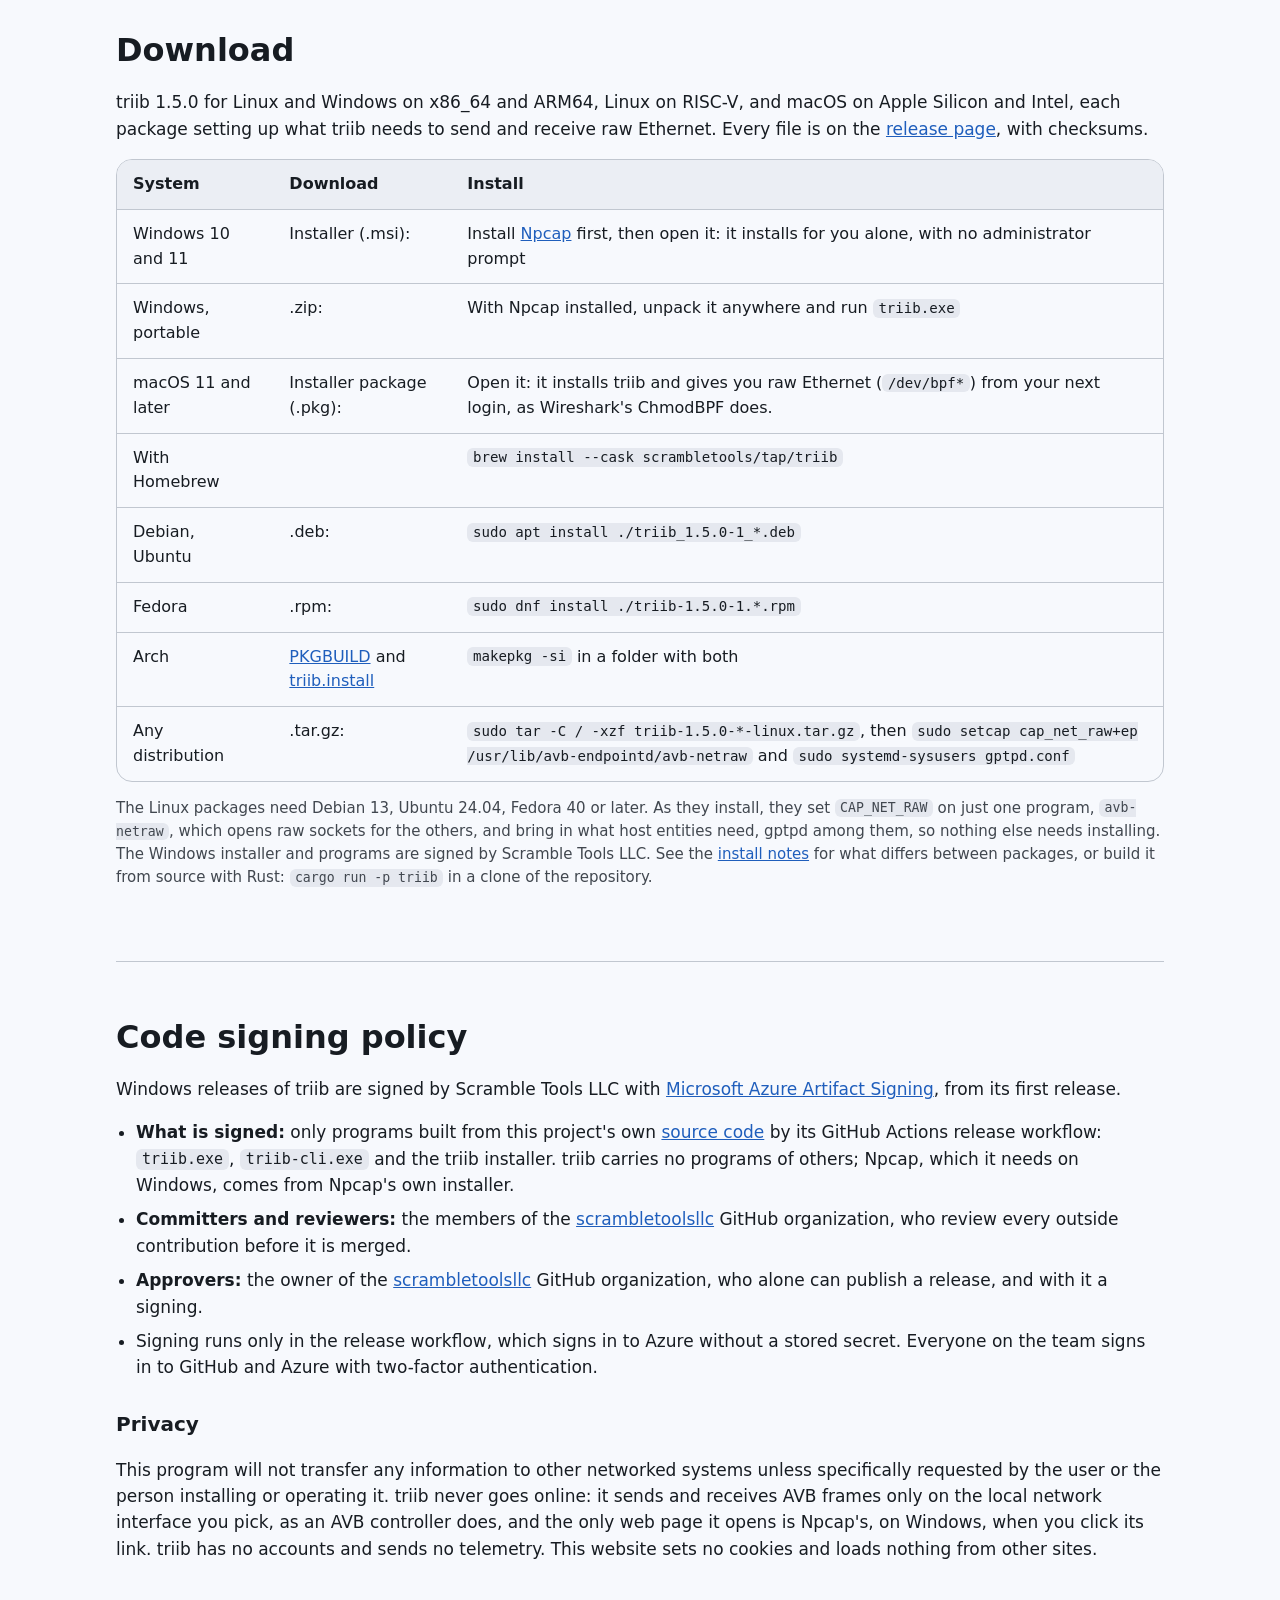
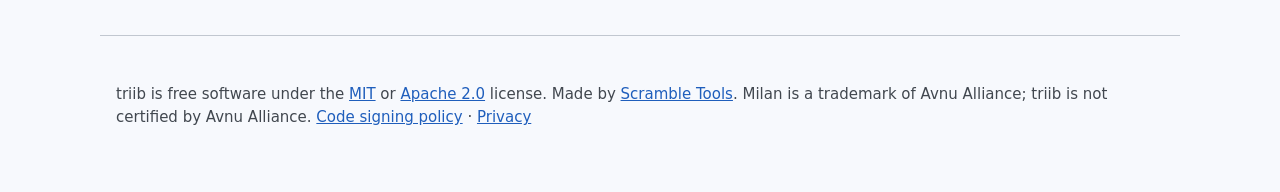
==== commit f83fa6d7: "docs: offer triib through Homebrew - the download table has a row for brew install --cask   scramble" ====
--- a/site/index.html
+++ b/site/index.html
@@ -122,6 +122,7 @@
           <tr data-release="msi"><td>Windows 10 and 11</td><td>Installer (.msi): <span data-release-links></span></td><td>Install <a href="https://npcap.com">Npcap</a> first, then open it: it installs for you alone, with no administrator prompt</td></tr>
           <tr data-release="zip"><td>Windows, portable</td><td>.zip: <span data-release-links></span></td><td>With Npcap installed, unpack it anywhere and run <code>triib.exe</code></td></tr>
           <tr data-release="pkg"><td>macOS 11 and later</td><td>Installer package (.pkg): <span data-release-links></span></td><td>Open it: it installs triib and gives you raw Ethernet (<code>/dev/bpf*</code>) from your next login, as Wireshark's ChmodBPF does.</td></tr>
+          <tr><td>With Homebrew</td><td></td><td><code>brew install --cask scrambletools/tap/triib</code></td></tr>
           <tr data-release="deb"><td>Debian, Ubuntu</td><td>.deb: <span data-release-links></span></td><td><code>sudo apt install ./triib_1.5.0-1_*.deb</code></td></tr>
           <tr data-release="rpm"><td>Fedora</td><td>.rpm: <span data-release-links></span></td><td><code>sudo dnf install ./triib-1.5.0-1.*.rpm</code></td></tr>
           <tr data-release="arch"><td>Arch</td><td><a href="https://github.com/scrambletoolsllc/triib/releases/latest" data-asset="PKGBUILD">PKGBUILD</a> and <a href="https://github.com/scrambletoolsllc/triib/releases/latest" data-asset="triib.install">triib.install</a></td><td><code>makepkg -si</code> in a folder with both</td></tr>
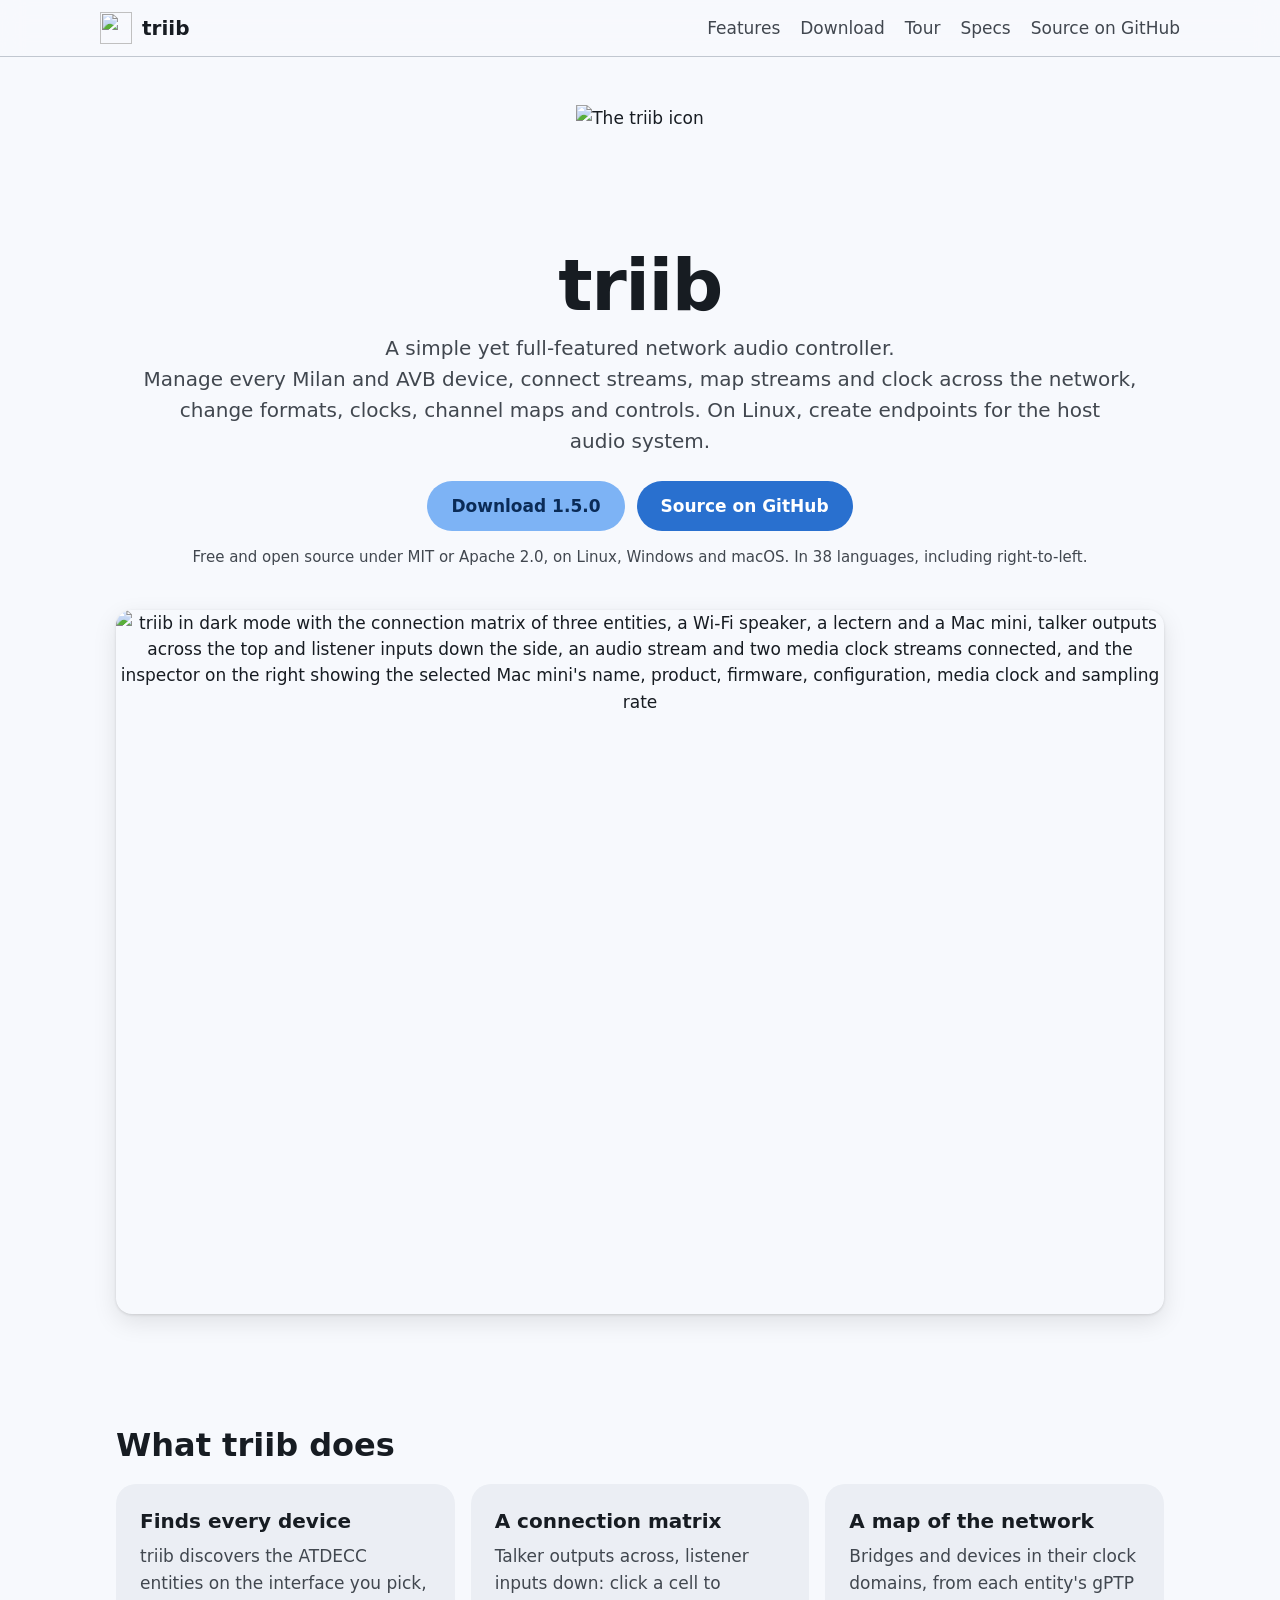
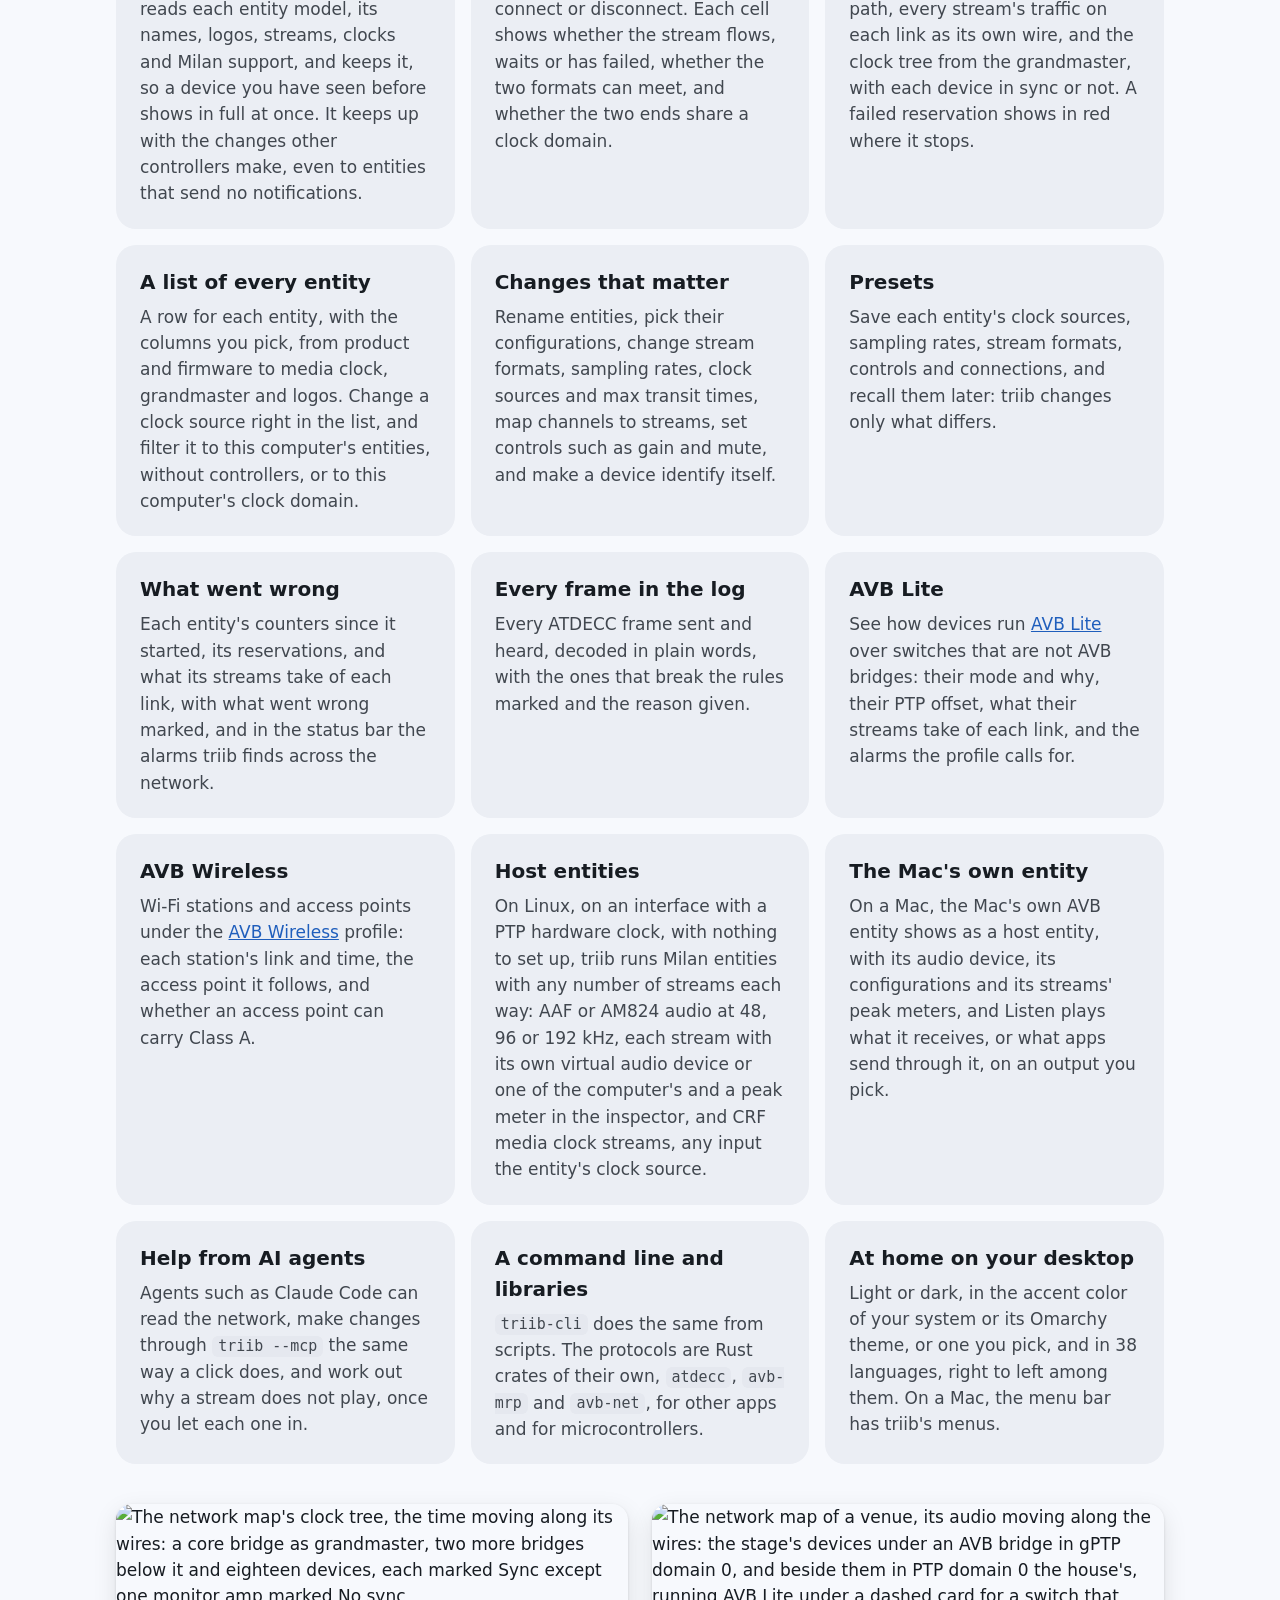
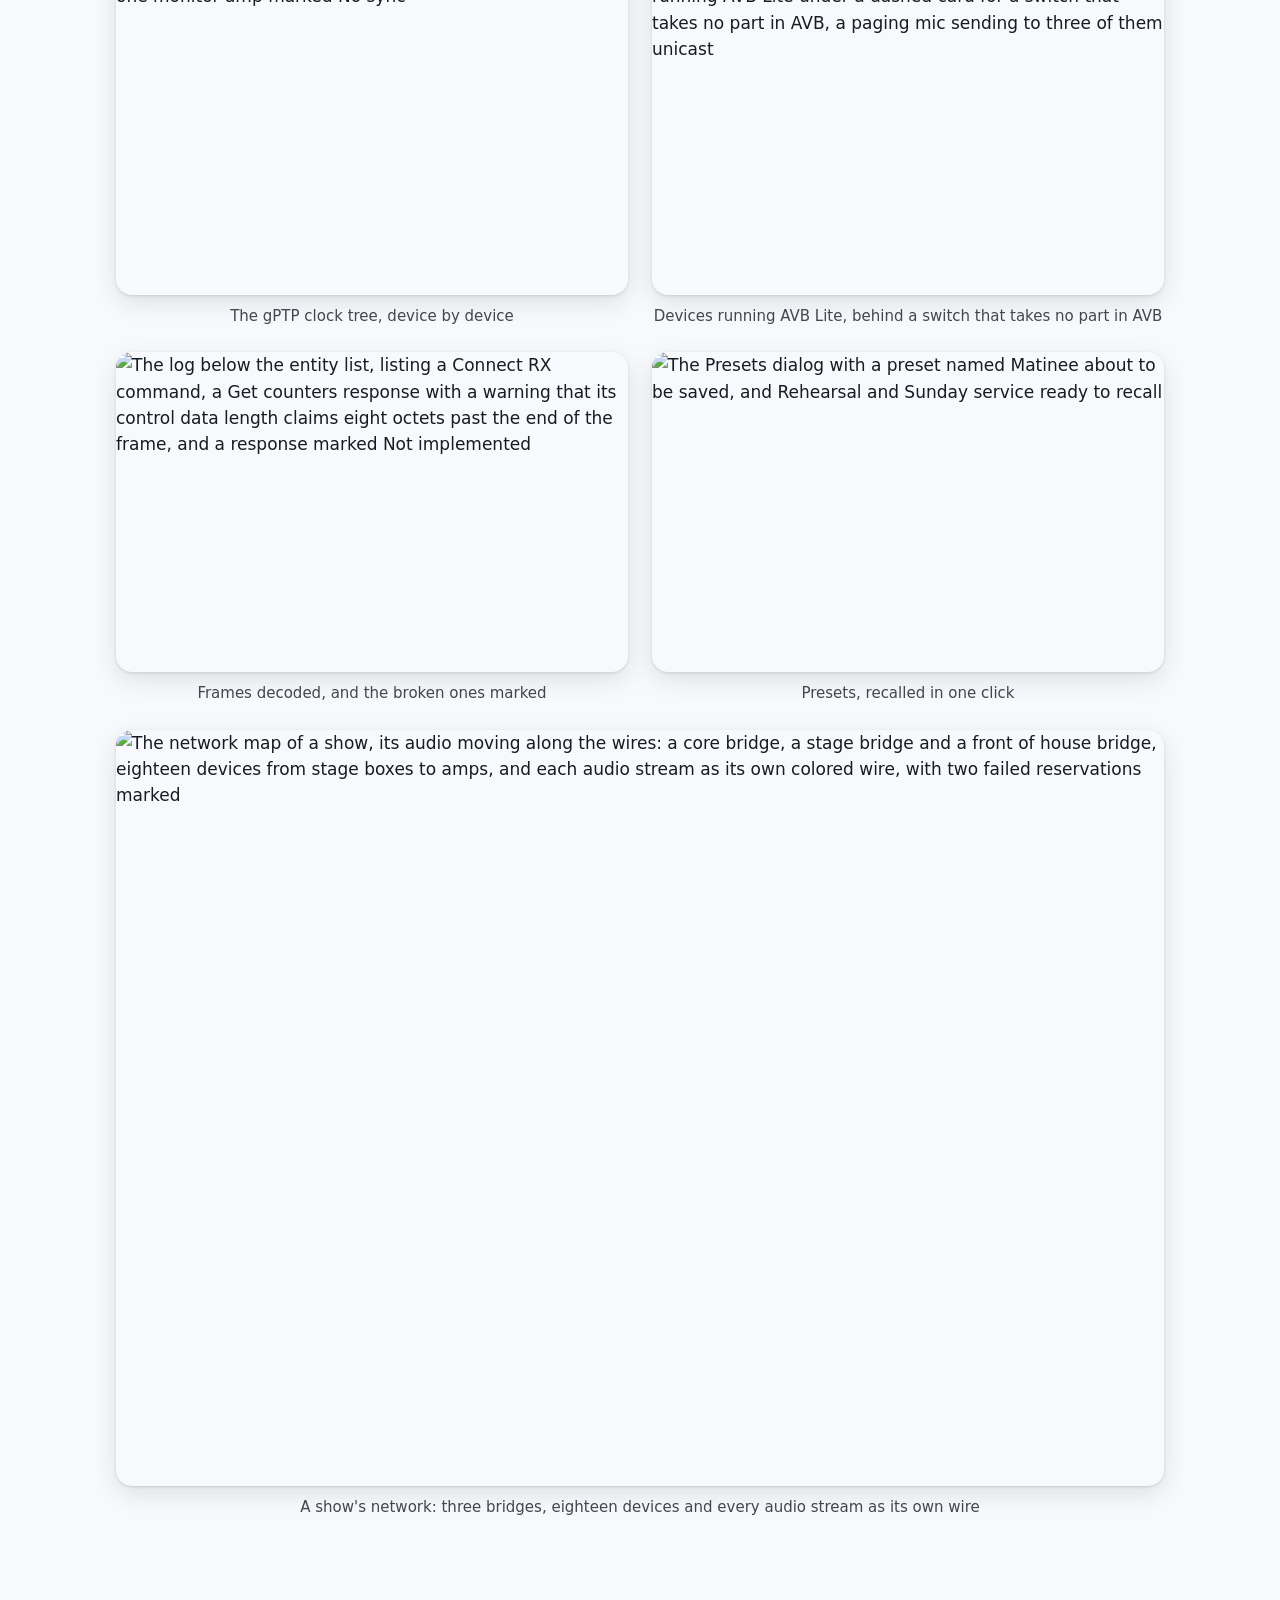
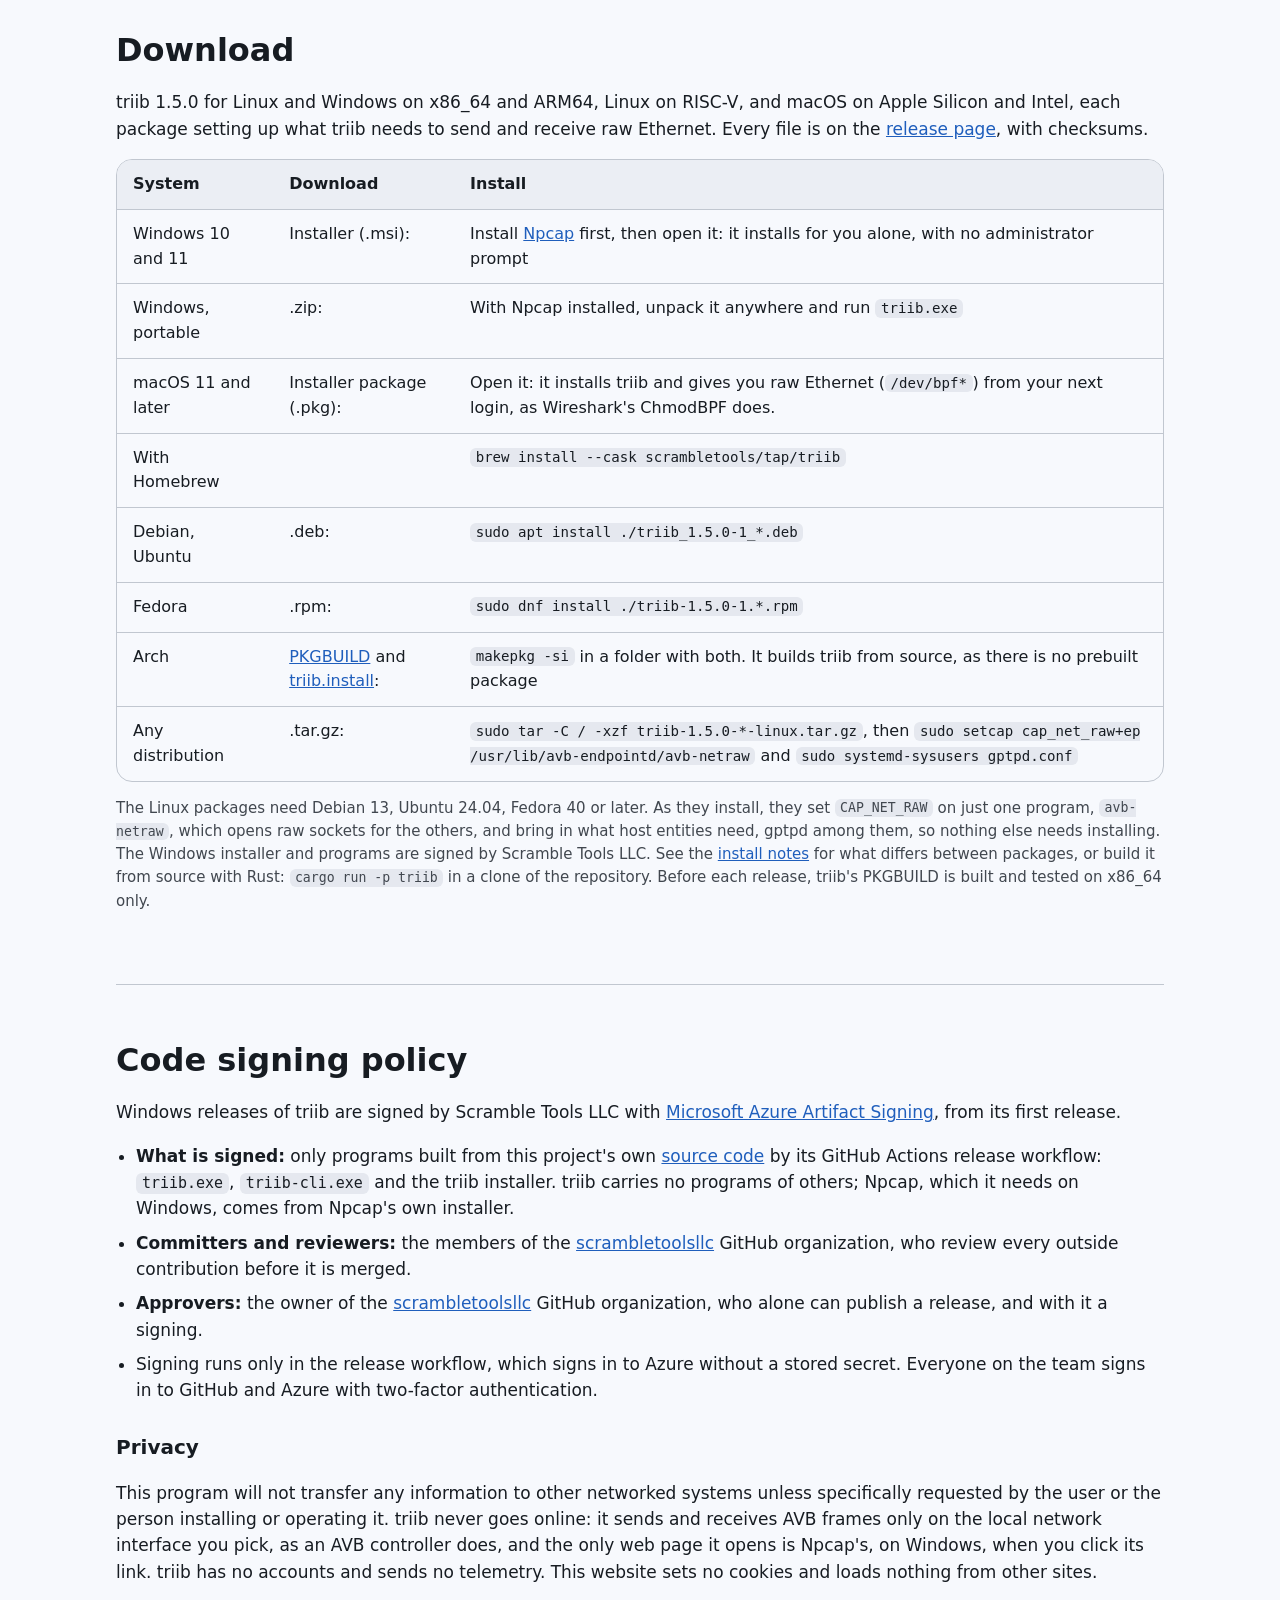
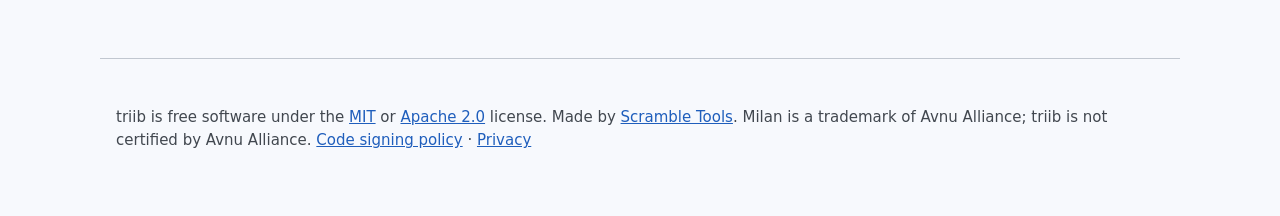
==== commit b45bbbbd: "docs: name Arch's processors on the site - The Arch row lists each processor the release's PKGBUILD " ====
--- a/site/index.html
+++ b/site/index.html
@@ -125,12 +125,12 @@
           <tr><td>With Homebrew</td><td></td><td><code>brew install --cask scrambletools/tap/triib</code></td></tr>
           <tr data-release="deb"><td>Debian, Ubuntu</td><td>.deb: <span data-release-links></span></td><td><code>sudo apt install ./triib_1.5.0-1_*.deb</code></td></tr>
           <tr data-release="rpm"><td>Fedora</td><td>.rpm: <span data-release-links></span></td><td><code>sudo dnf install ./triib-1.5.0-1.*.rpm</code></td></tr>
-          <tr data-release="arch"><td>Arch</td><td><a href="https://github.com/scrambletoolsllc/triib/releases/latest" data-asset="PKGBUILD">PKGBUILD</a> and <a href="https://github.com/scrambletoolsllc/triib/releases/latest" data-asset="triib.install">triib.install</a></td><td><code>makepkg -si</code> in a folder with both</td></tr>
+          <tr data-release="arch"><td>Arch</td><td><a href="https://github.com/scrambletoolsllc/triib/releases/latest" data-asset="PKGBUILD">PKGBUILD</a> and <a href="https://github.com/scrambletoolsllc/triib/releases/latest" data-asset="triib.install">triib.install</a>: <span data-release-links></span></td><td><code>makepkg -si</code> in a folder with both. It builds triib from source, as there is no prebuilt package</td></tr>
           <tr data-release="tar"><td>Any distribution</td><td>.tar.gz: <span data-release-links></span></td><td><code>sudo tar -C / -xzf triib-1.5.0-*-linux.tar.gz</code>, then <code>sudo setcap cap_net_raw+ep /usr/lib/avb-endpointd/avb-netraw</code> and <code>sudo systemd-sysusers gptpd.conf</code></td></tr>
         </tbody>
       </table>
     </div>
-    <p class="small">The Linux packages need Debian 13, Ubuntu 24.04, Fedora 40 or later. As they install, they set <code>CAP_NET_RAW</code> on just one program, <code>avb-netraw</code>, which opens raw sockets for the others, and bring in what host entities need, gptpd among them, so nothing else needs installing. The Windows installer and programs are signed by Scramble Tools LLC. See the <a href="https://github.com/scrambletoolsllc/triib#installing">install notes</a> for what differs between packages, or build it from source with Rust: <code>cargo run -p triib</code> in a clone of the repository.</p>
+    <p class="small">The Linux packages need Debian 13, Ubuntu 24.04, Fedora 40 or later. As they install, they set <code>CAP_NET_RAW</code> on just one program, <code>avb-netraw</code>, which opens raw sockets for the others, and bring in what host entities need, gptpd among them, so nothing else needs installing. The Windows installer and programs are signed by Scramble Tools LLC. See the <a href="https://github.com/scrambletoolsllc/triib#installing">install notes</a> for what differs between packages, or build it from source with Rust: <code>cargo run -p triib</code> in a clone of the repository. Before each release, triib's PKGBUILD is built and tested on x86_64 only.</p>
   </section>
 
   <section id="code-signing" class="policy">
